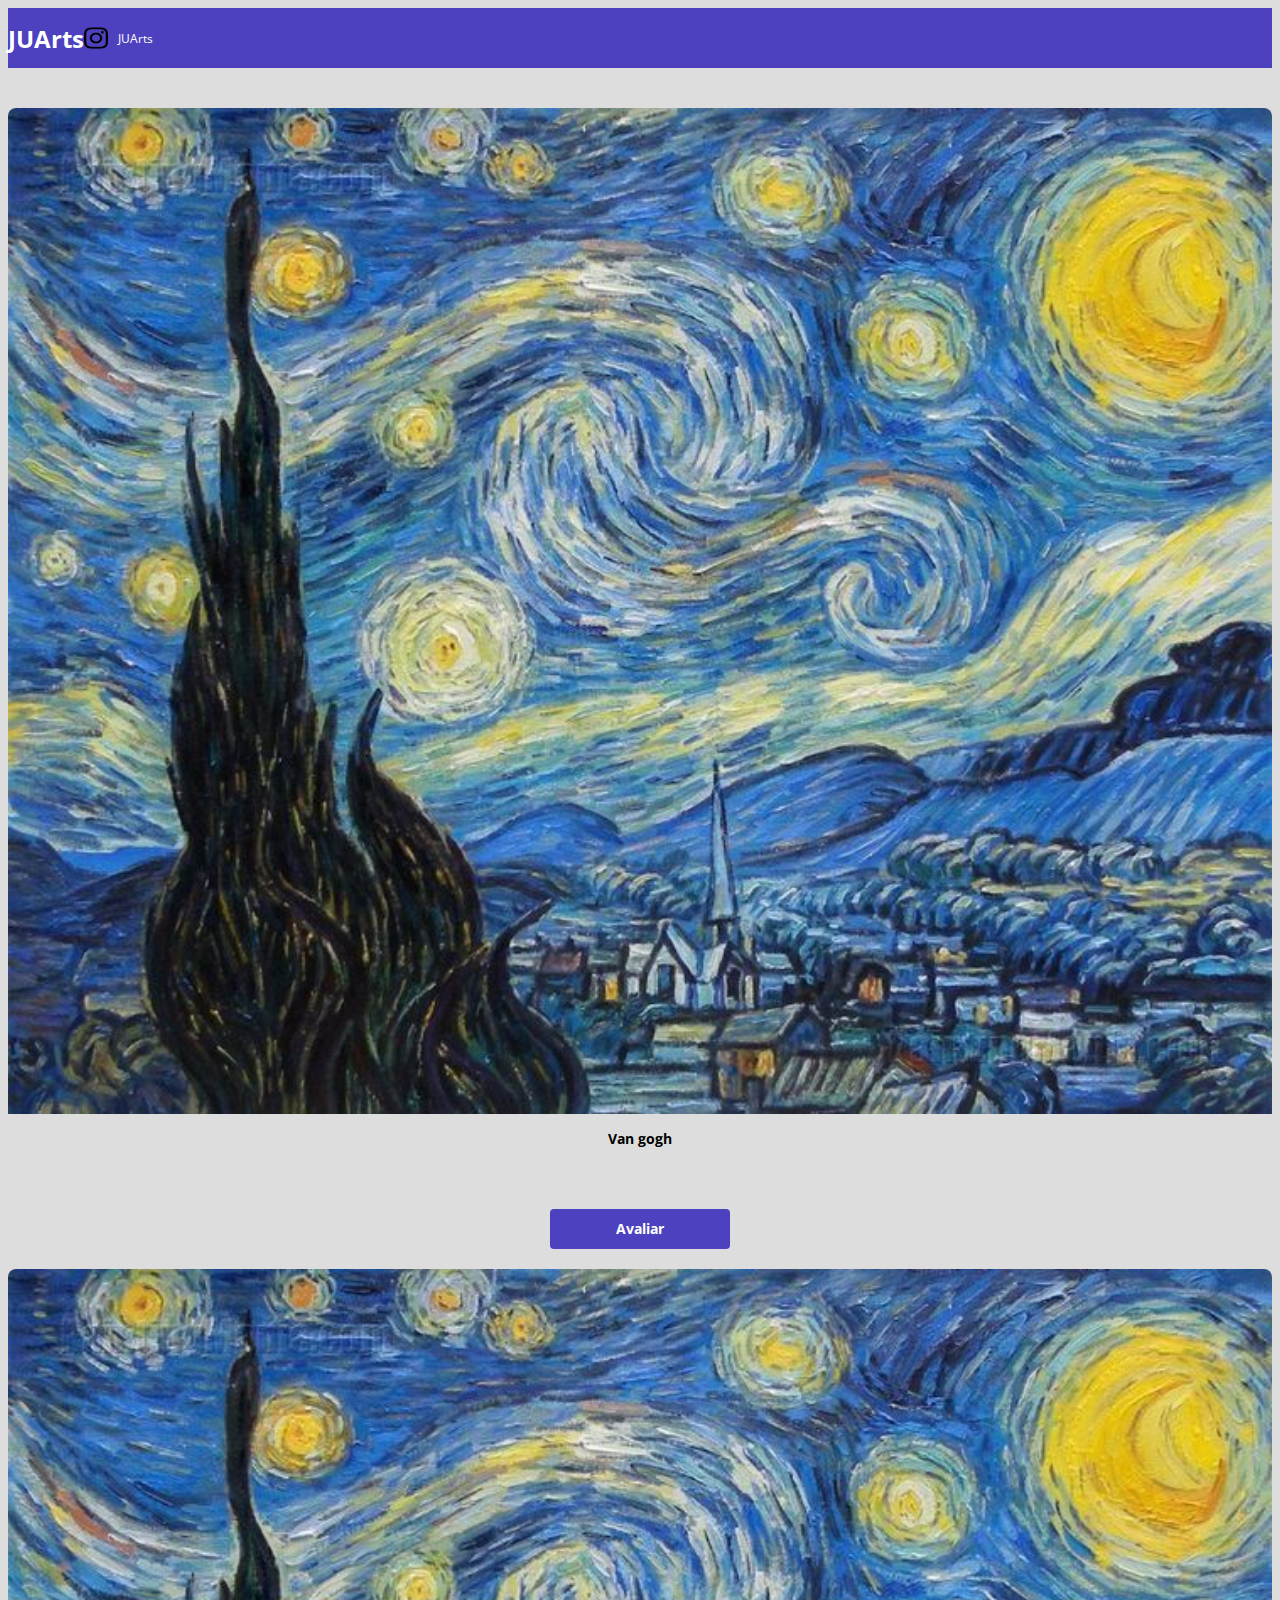
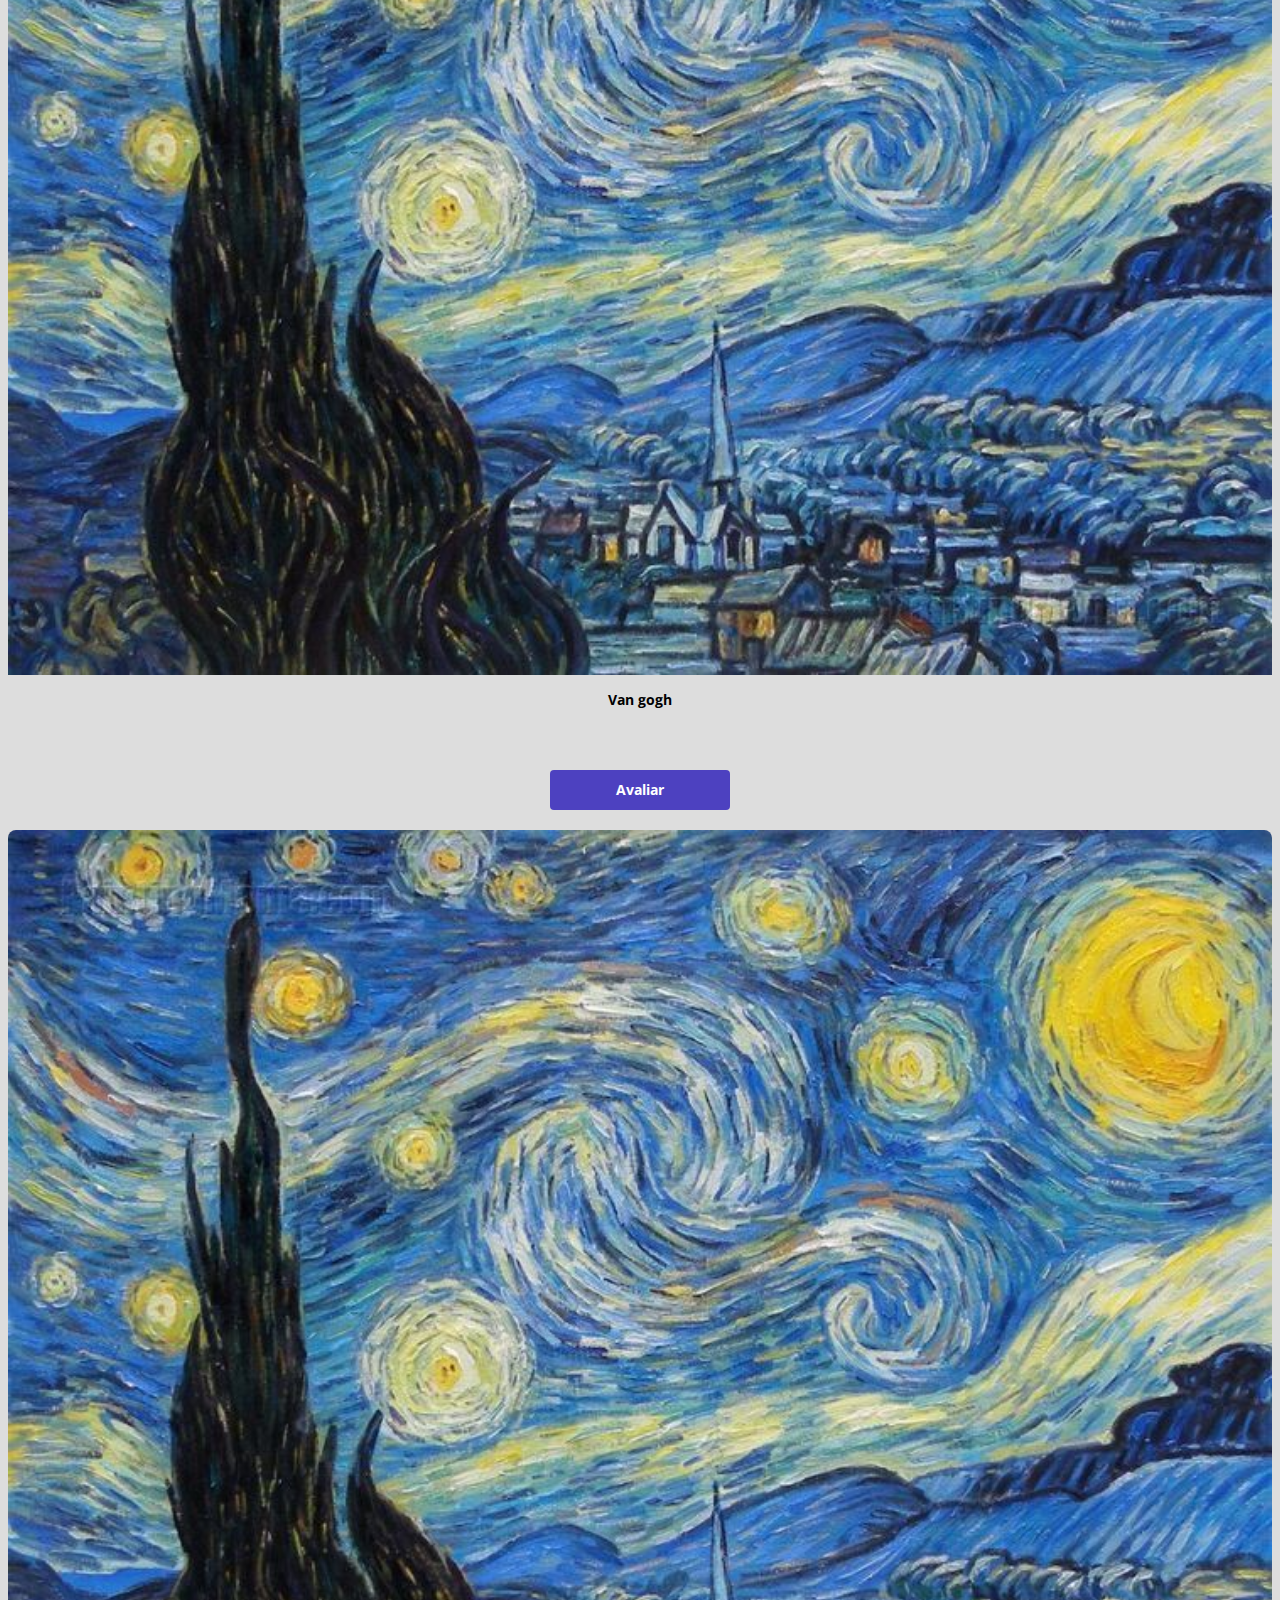
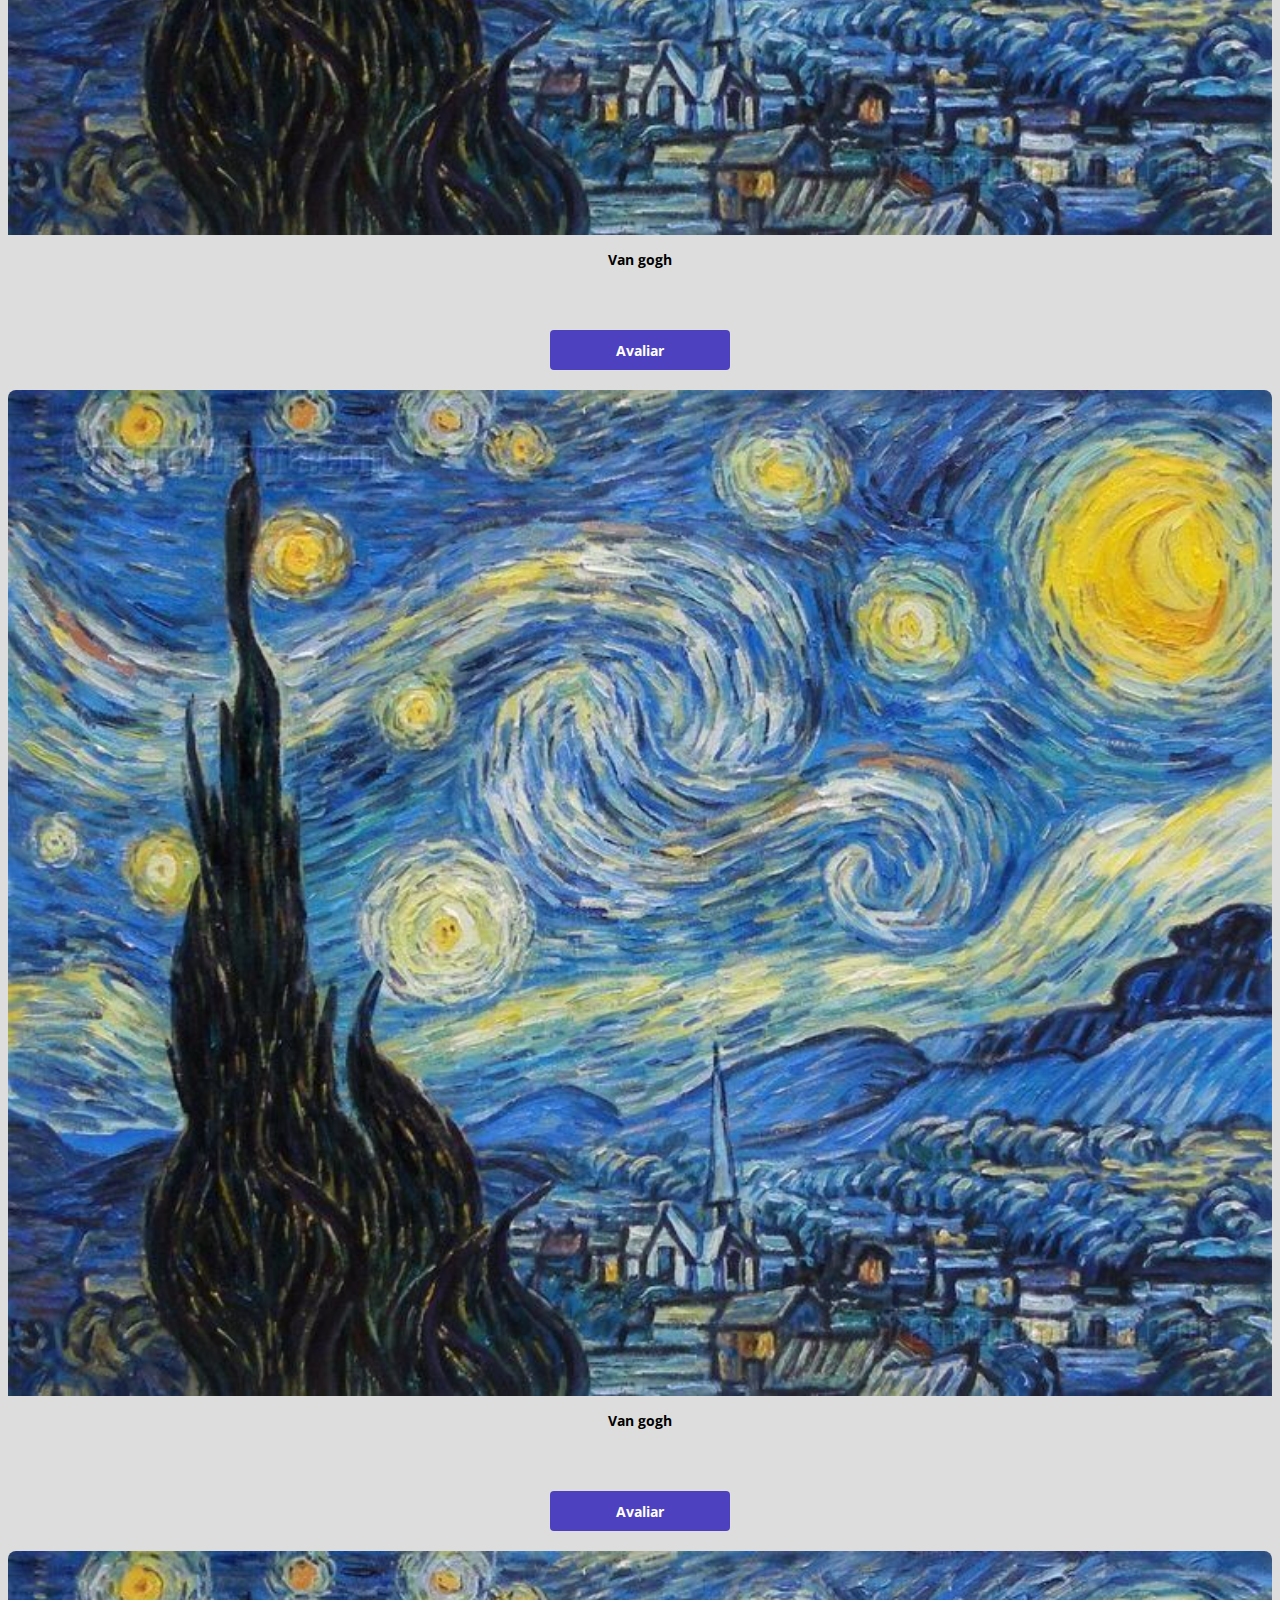
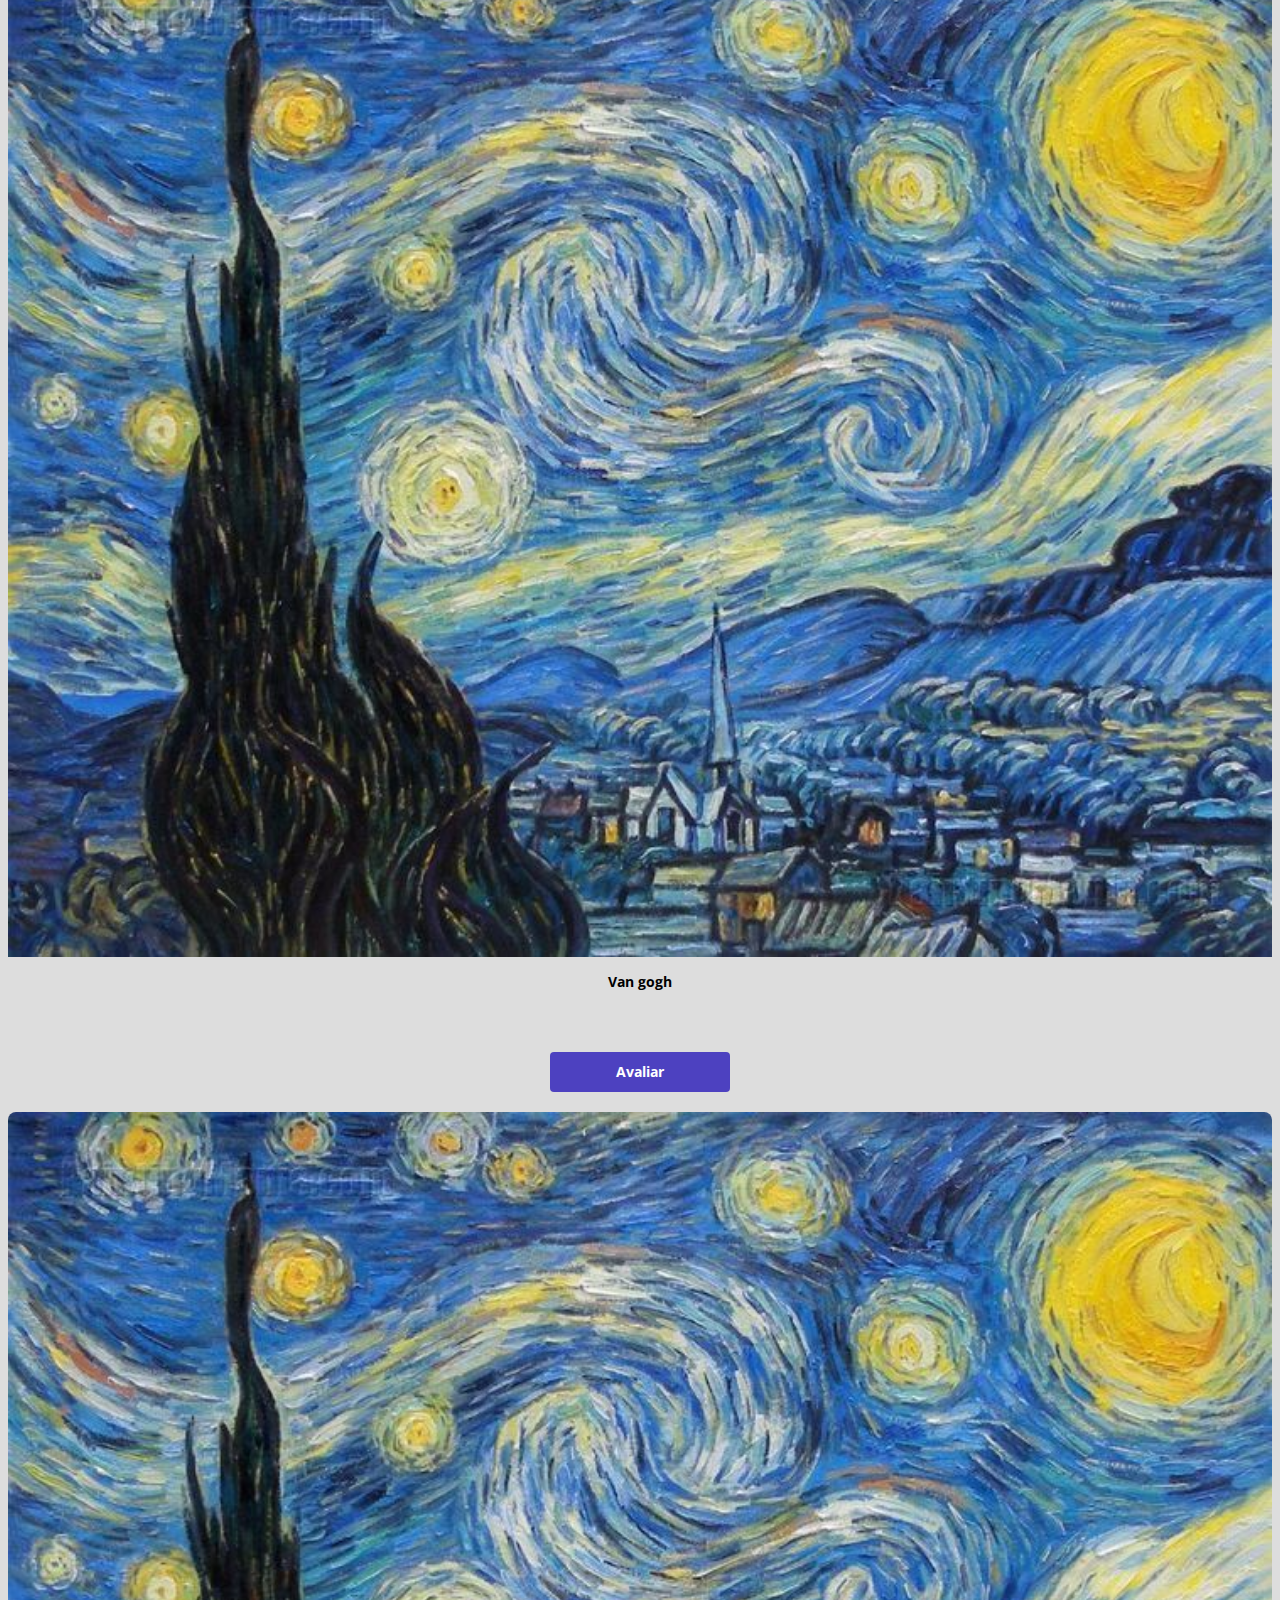
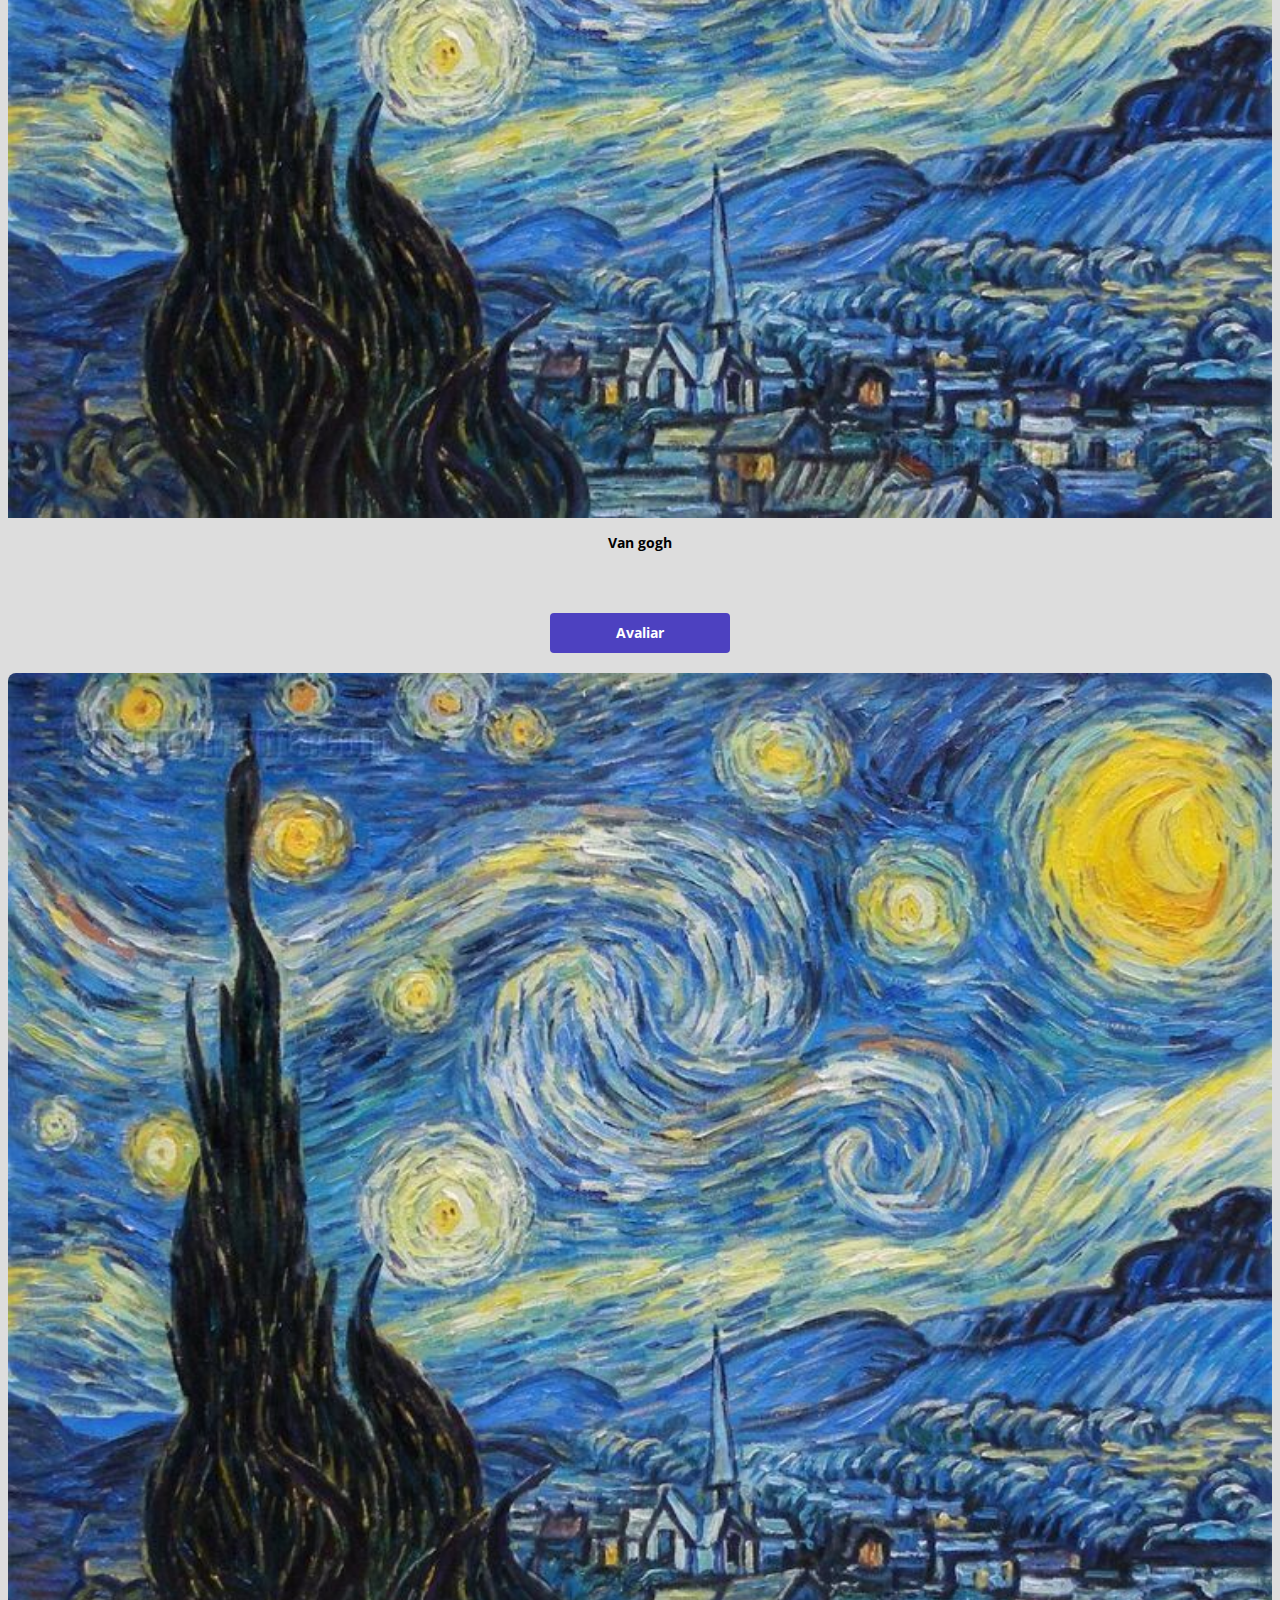
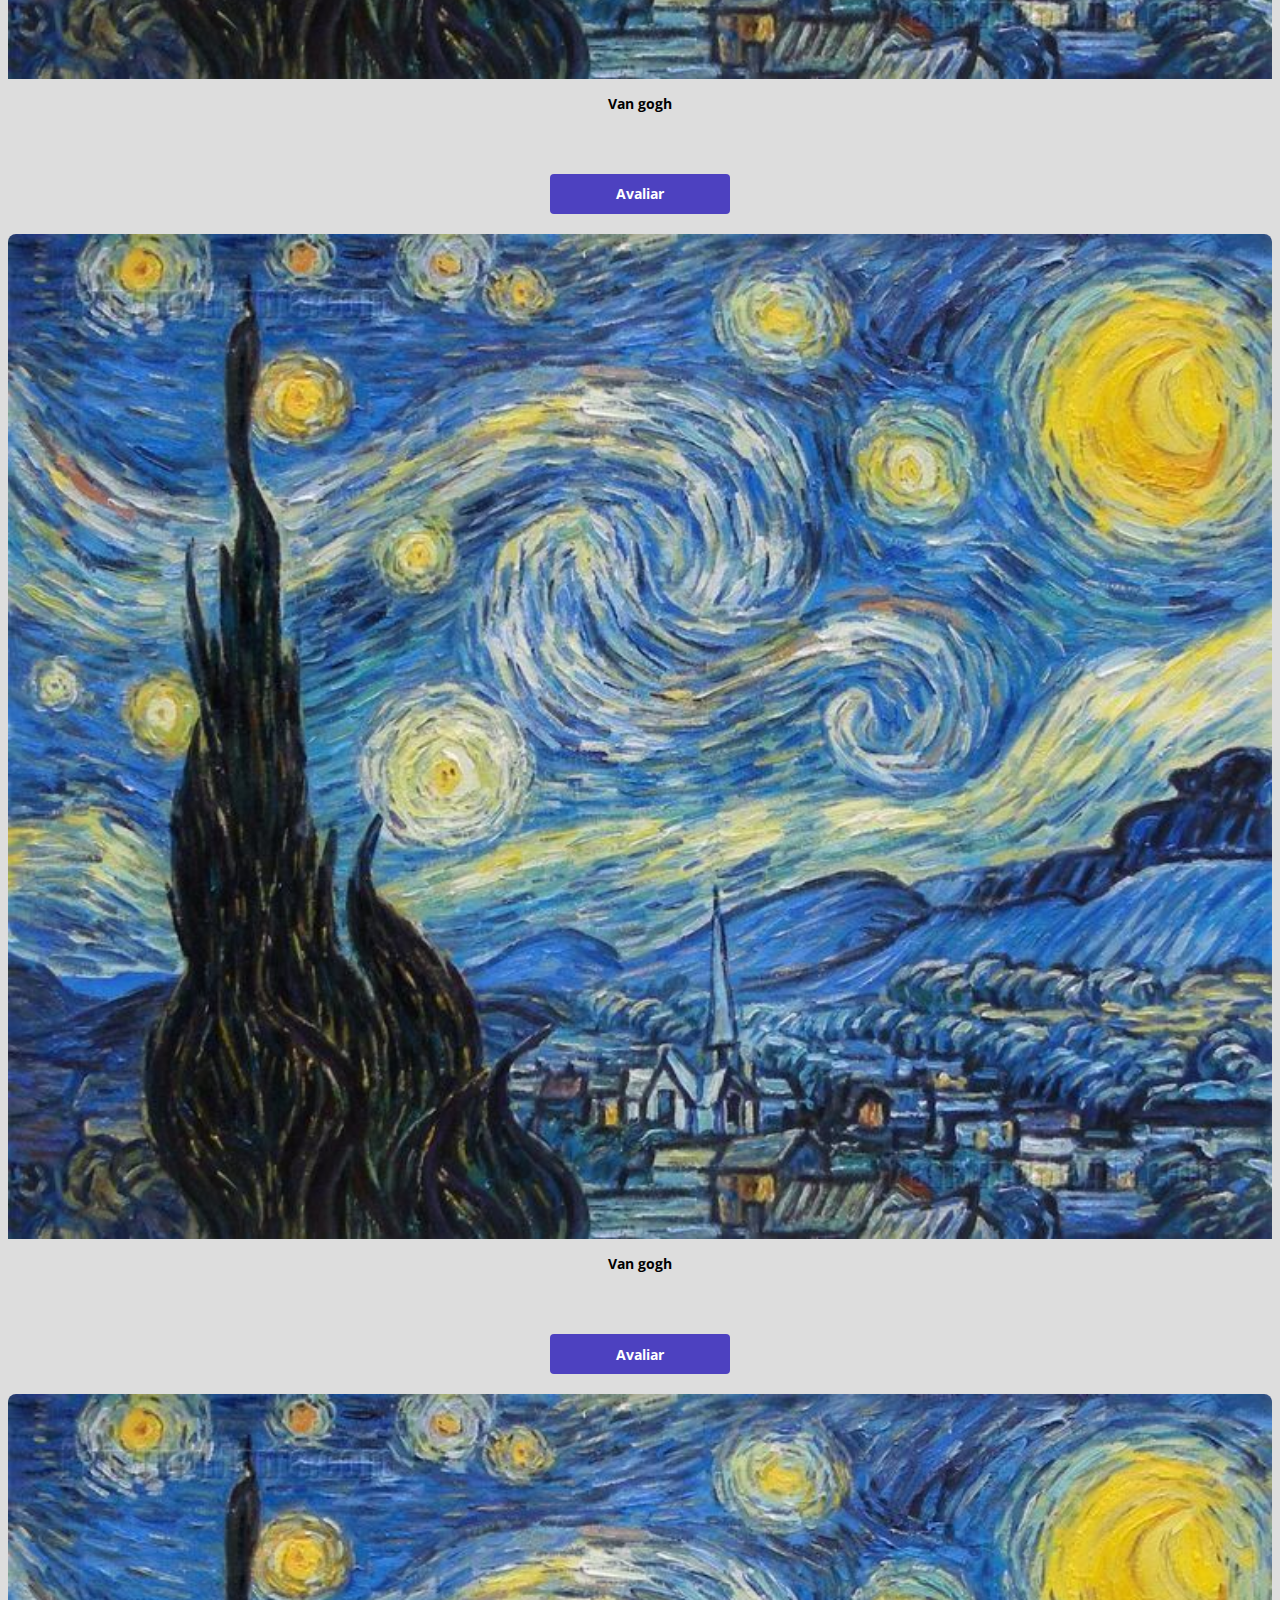
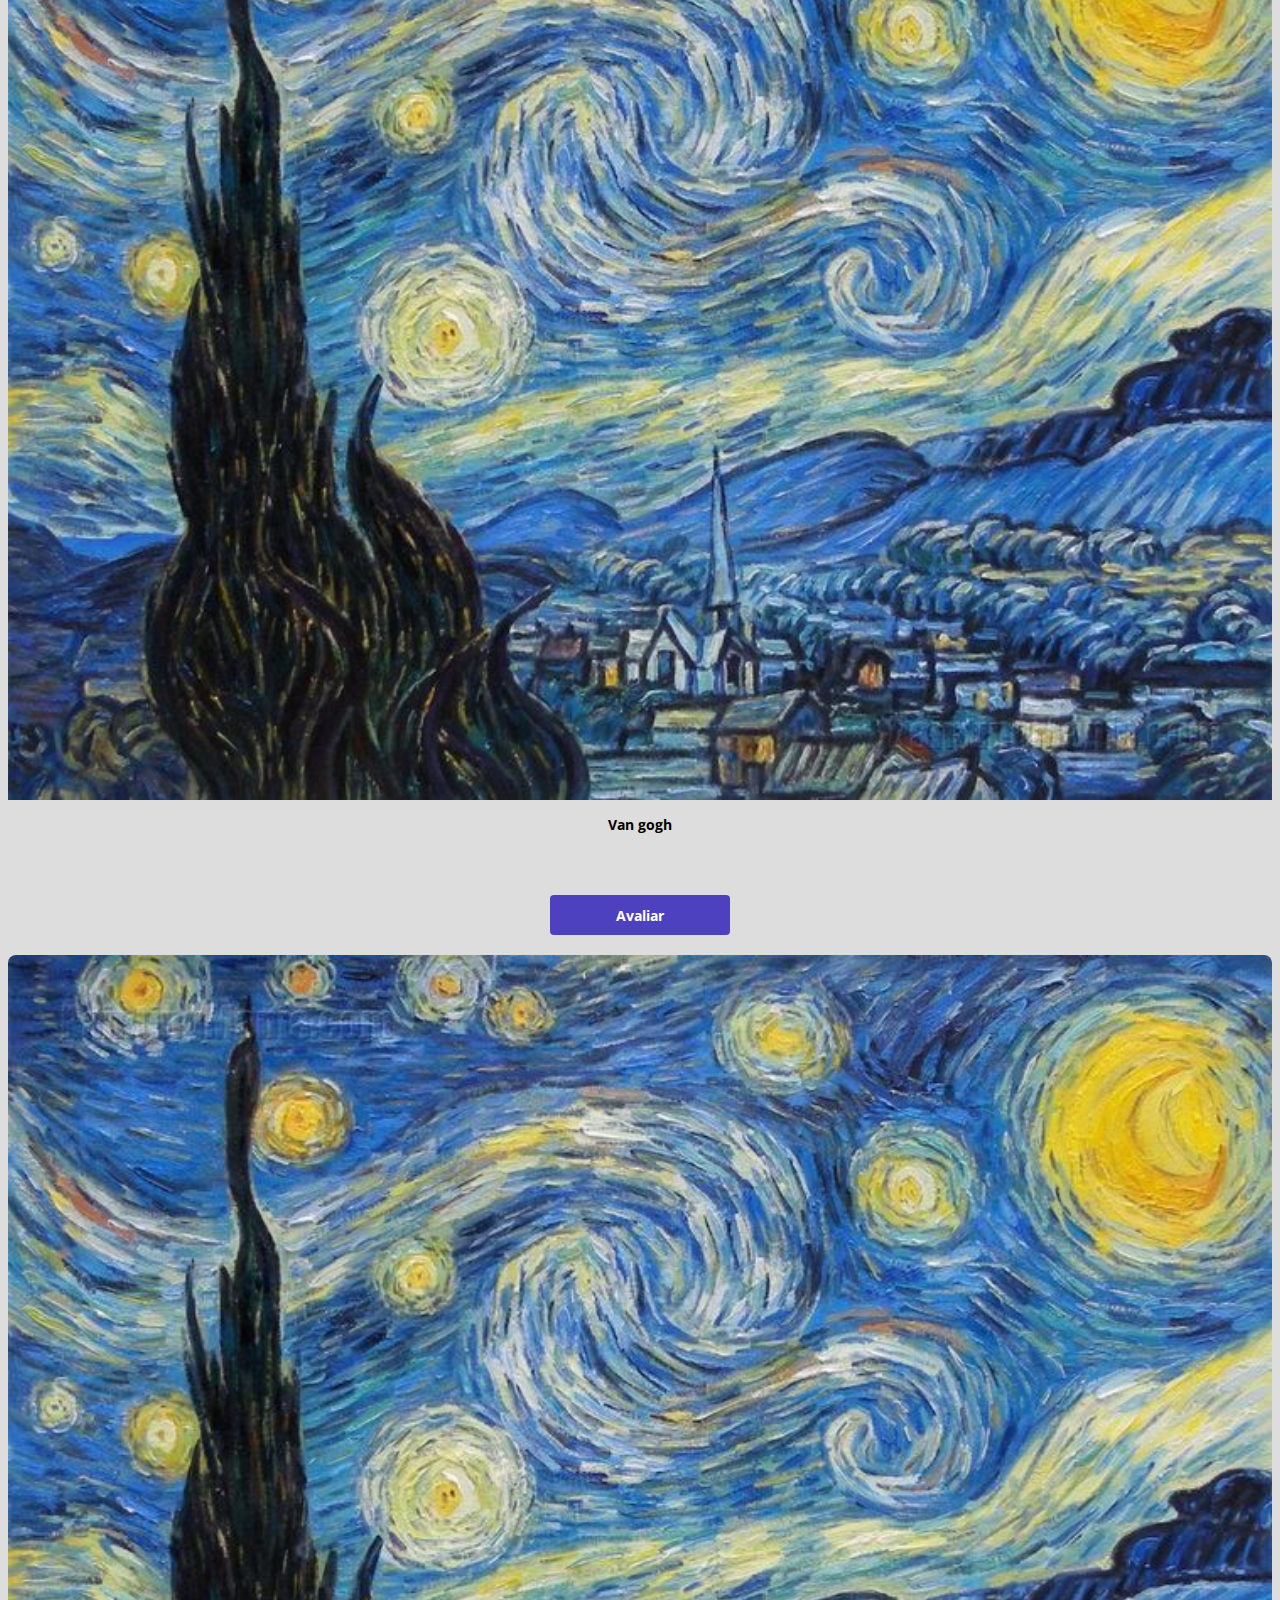
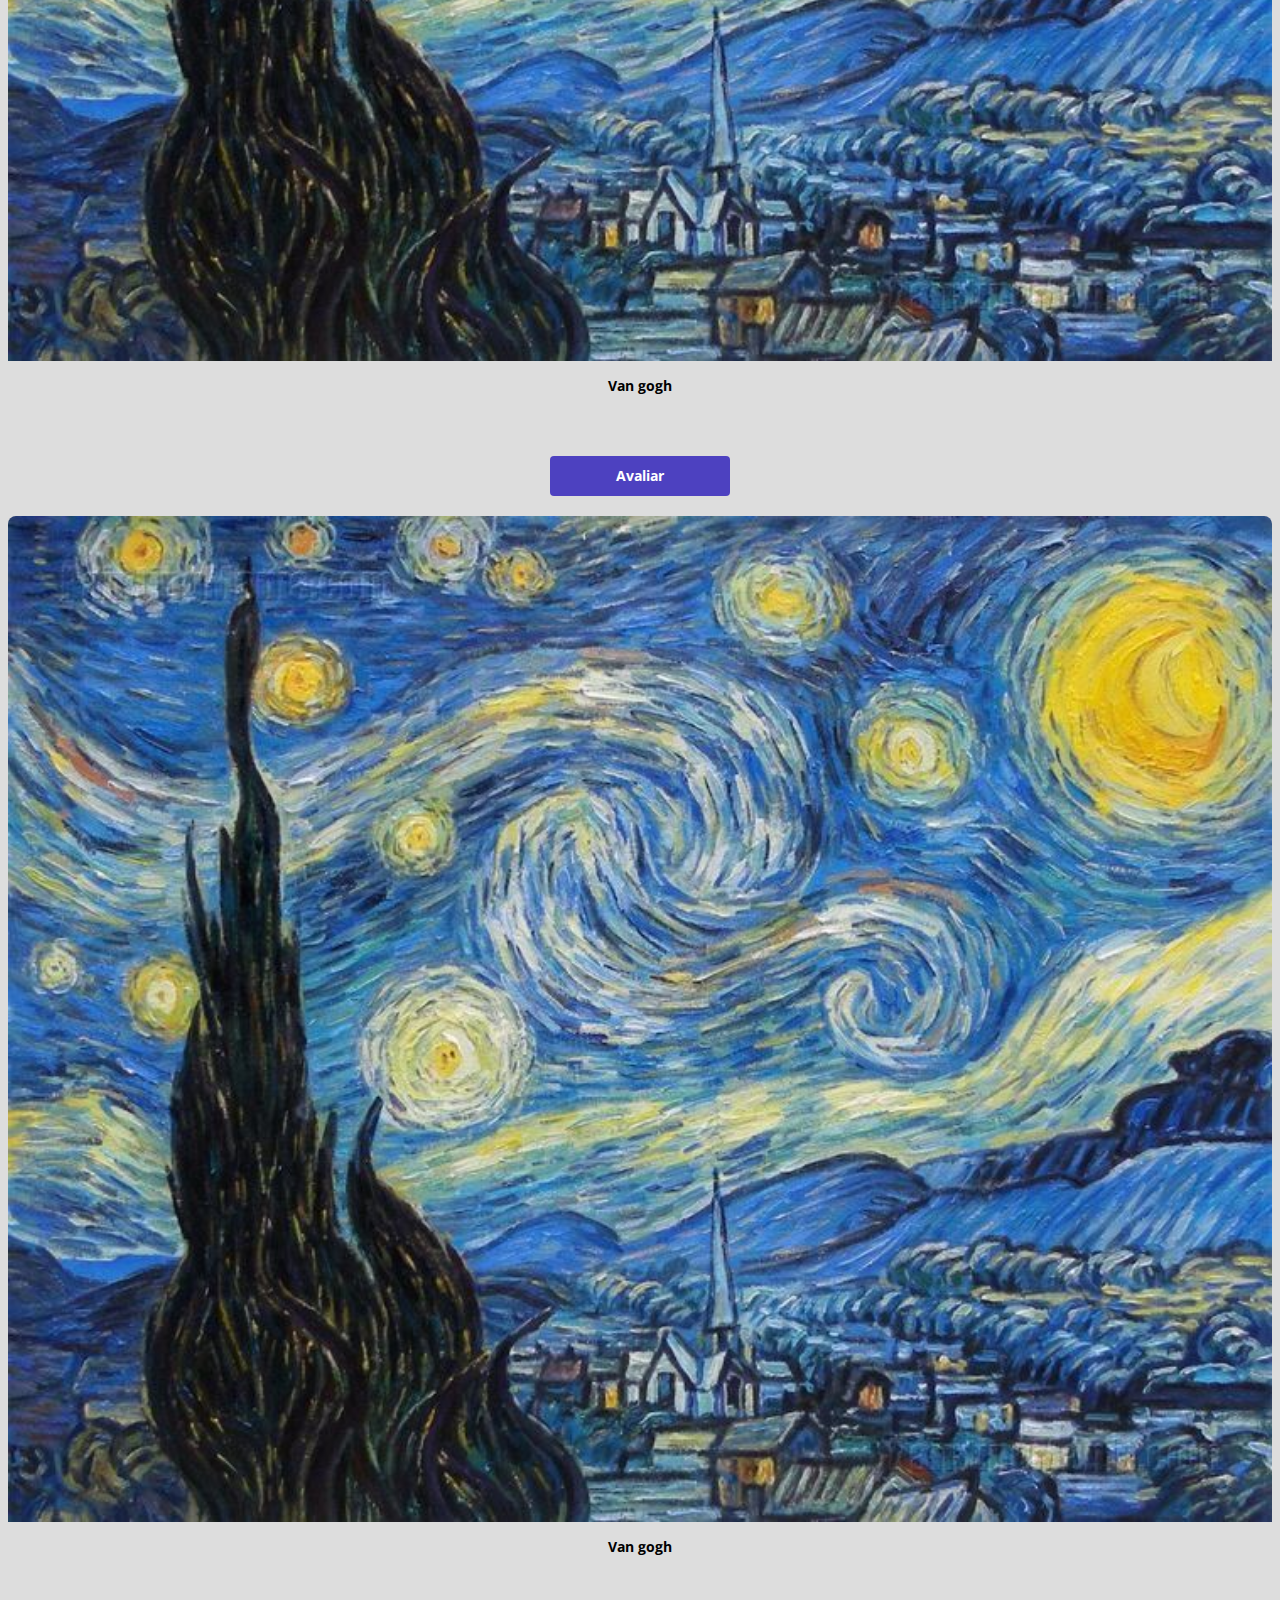
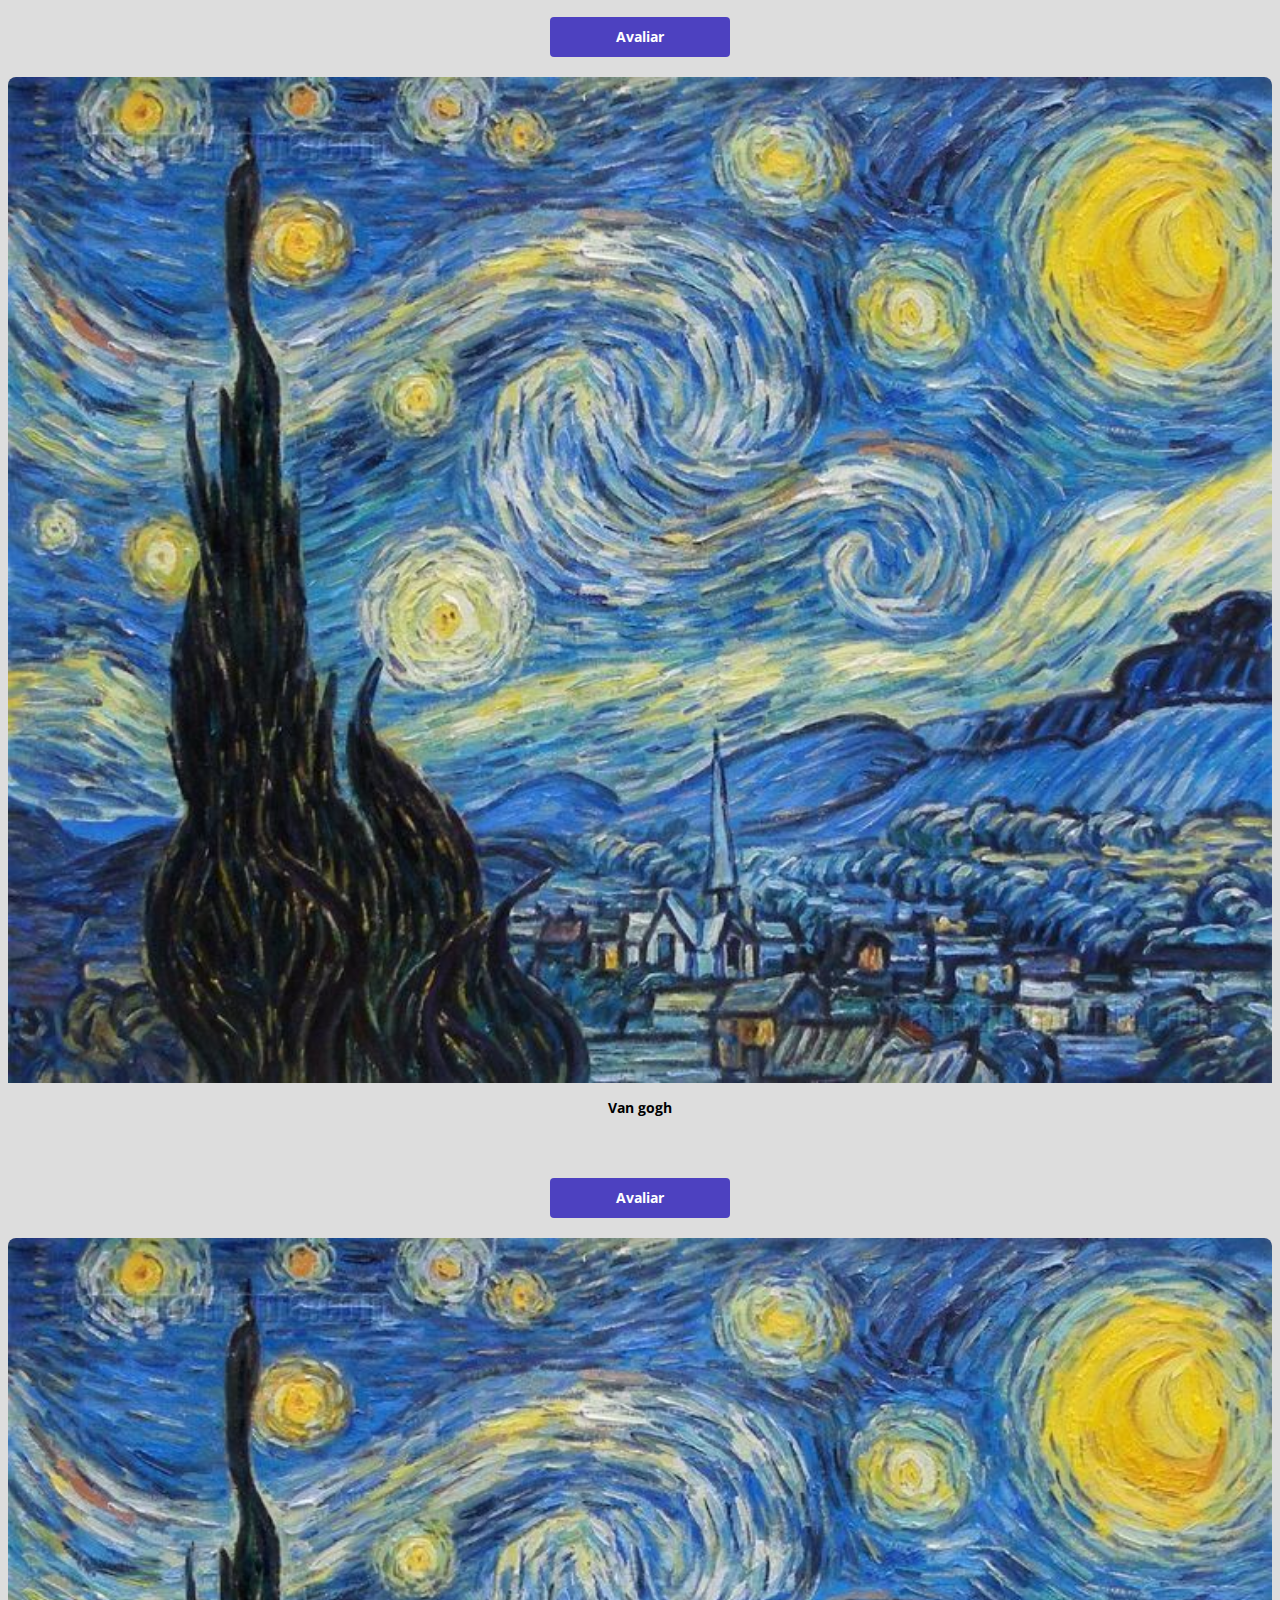
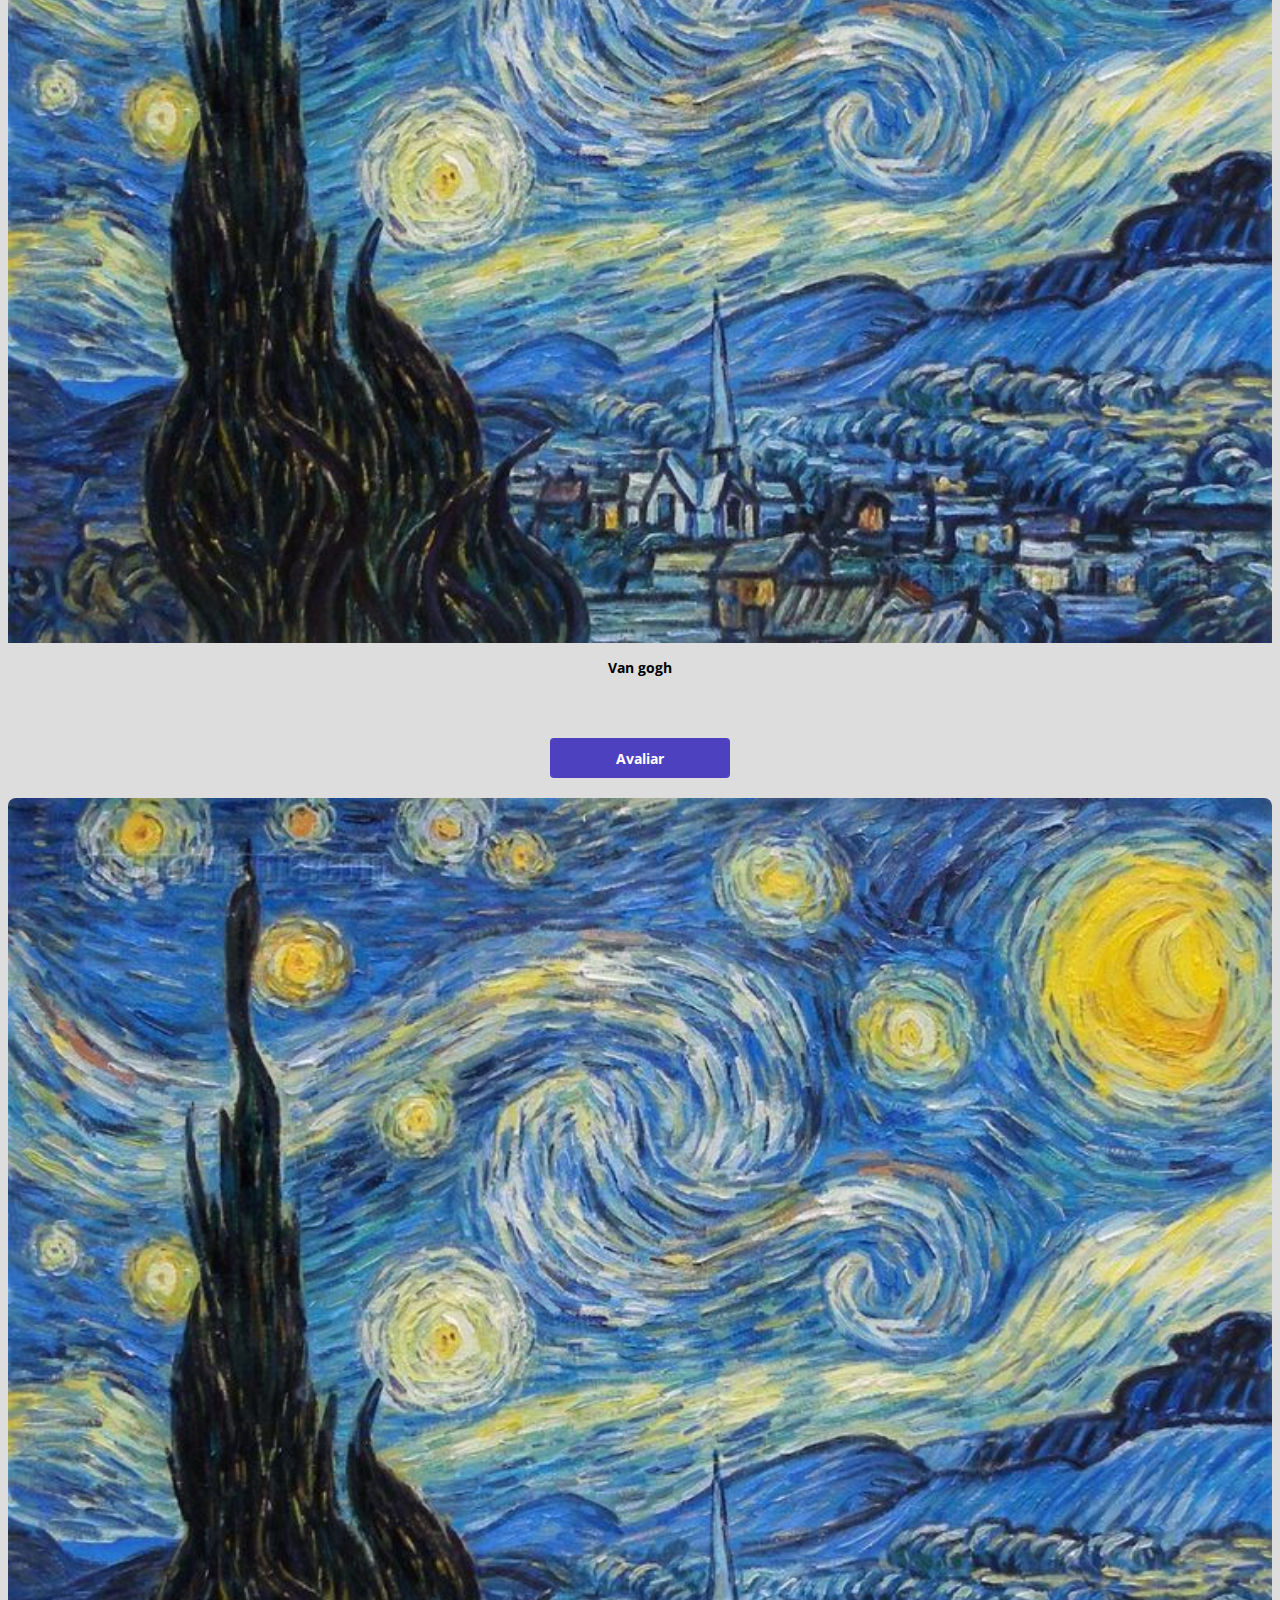
==== index.html @ da65caea "ep1" ====
<!DOCTYPE html>
<html lang="pt-br">
<head>
    <meta charset="UTF-8">
    <meta http-equiv="X-UA-Compatible" content="IE=edge">
    <meta name="viewport" content="width=device-width, initial-scale=1.0">
    <title>Arts Juliana Santos</title>
    <link rel="stylesheet" href="CSS/style.css">

    <link href="https://cdn.jsdelivr.net/npm/bootstrap@5.1.3/dist/css/bootstrap.min.css" rel="stylesheet" integrity="sha384-1BmE4kWBq78iYhFldvKuhfTAU6auU8tT94WrHftjDbrCEXSU1oBoqyl2QvZ6jIW3" crossorigin="anonymous">
</head>
<body>
    <header>
        <nav class="container">
            <h1>JUArts</h1>
            <div class="juarts-contact-container">
                <img src="img/1200px-Font_Awesome_5_brands_instagram.svg.png" alt="Instagram">
                <a class="instagram" href="https://www.flipsnack.com/589DFFFF8D6/cat-logo.html">JUArts</a>
            </div>
        </nav>
    </header>

    <main>
        <section id="juarts-card-list" class="container">

            <div class="row">

                <div class="col-sm-6 col-lg-4 col-xl-3 mb-3">
                    <div class="juarts-card">
                        <img src="img/vanGogh.jpg" alt="van gogh">
                        <div class="juarts-card-description">
                            <h3>Van gogh</h3>
                            <a class="juarts-btn" href="form/html">Avaliar</a>
                           
        
                        </div>
                    </div>

                </div>

                <div class="col-sm-6 col-lg-4 col-xl-3 mb-3">
                    <div class="juarts-card">
                        <img src="img/vanGogh.jpg" alt="van gogh">
                        <div class="juarts-card-description">
                            <h3>Van gogh</h3>
                            <a class="juarts-btn" href="form/html">Avaliar</a>
                           
        
                        </div>
                    </div>

                </div>
                <div class="col-sm-6 col-lg-4 col-xl-3 mb-3">
                    <div class="juarts-card">
                        <img src="img/vanGogh.jpg" alt="van gogh">
                        <div class="juarts-card-description">
                            <h3>Van gogh</h3>
                            <a class="juarts-btn" href="form/html">Avaliar</a>
                           
        
                        </div>
                    </div>

                </div>

                <div class="col-sm-6 col-lg-4 col-xl-3 mb-3">
                    <div class="juarts-card">
                        <img src="img/vanGogh.jpg" alt="van gogh">
                        <div class="juarts-card-description">
                            <h3>Van gogh</h3>
                            <a class="juarts-btn" href="form/html">Avaliar</a>
                           
        
                        </div>
                    </div>

                </div>

                <div class="col-sm-6 col-lg-4 col-xl-3 mb-3">
                    <div class="juarts-card">
                        <img src="img/vanGogh.jpg" alt="van gogh">
                        <div class="juarts-card-description">
                            <h3>Van gogh</h3>
                            <a class="juarts-btn" href="form/html">Avaliar</a>
                           
        
                        </div>
                    </div>

                </div>

                <div class="col-sm-6 col-lg-4 col-xl-3 mb-3">
                    <div class="juarts-card">
                        <img src="img/vanGogh.jpg" alt="van gogh">
                        <div class="juarts-card-description">
                            <h3>Van gogh</h3>
                            <a class="juarts-btn" href="form/html">Avaliar</a>
                           
        
                        </div>
                    </div>

                </div>

                <div class="col-sm-6 col-lg-4 col-xl-3 mb-3">
                    <div class="juarts-card">
                        <img src="img/vanGogh.jpg" alt="van gogh">
                        <div class="juarts-card-description">
                            <h3>Van gogh</h3>
                            <a class="juarts-btn" href="form/html">Avaliar</a>
                           
        
                        </div>
                    </div>

                </div>

                <div class="col-sm-6 col-lg-4 col-xl-3 mb-3">
                    <div class="juarts-card">
                        <img src="img/vanGogh.jpg" alt="van gogh">
                        <div class="juarts-card-description">
                            <h3>Van gogh</h3>
                            <a class="juarts-btn" href="form/html">Avaliar</a>
                           
        
                        </div>
                    </div>

                </div>

                <div class="col-sm-6 col-lg-4 col-xl-3 mb-3">
                    <div class="juarts-card">
                        <img src="img/vanGogh.jpg" alt="van gogh">
                        <div class="juarts-card-description">
                            <h3>Van gogh</h3>
                            <a class="juarts-btn" href="form/html">Avaliar</a>
                           
        
                        </div>
                    </div>

                </div>

                <div class="col-sm-6 col-lg-4 col-xl-3 mb-3">
                    <div class="juarts-card">
                        <img src="img/vanGogh.jpg" alt="van gogh">
                        <div class="juarts-card-description">
                            <h3>Van gogh</h3>
                            <a class="juarts-btn" href="form/html">Avaliar</a>
                           
        
                        </div>
                    </div>

                </div>

                <div class="col-sm-6 col-lg-4 col-xl-3 mb-3">
                    <div class="juarts-card">
                        <img src="img/vanGogh.jpg" alt="van gogh">
                        <div class="juarts-card-description">
                            <h3>Van gogh</h3>
                            <a class="juarts-btn" href="form/html">Avaliar</a>
                           
        
                        </div>
                    </div>

                </div>

                <div class="col-sm-6 col-lg-4 col-xl-3 mb-3">
                    <div class="juarts-card">
                        <img src="img/vanGogh.jpg" alt="van gogh">
                        <div class="juarts-card-description">
                            <h3>Van gogh</h3>
                            <a class="juarts-btn" href="form/html">Avaliar</a>
                           
        
                        </div>
                    </div>

                </div>

                <div class="col-sm-6 col-lg-4 col-xl-3 mb-3">
                    <div class="juarts-card">
                        <img src="img/vanGogh.jpg" alt="van gogh">
                        <div class="juarts-card-description">
                            <h3>Van gogh</h3>
                            <a class="juarts-btn" href="form/html">Avaliar</a>
                           
        
                        </div>
                    </div>

                </div>

                <div class="col-sm-6 col-lg-4 col-xl-3 mb-3">
                    <div class="juarts-card">
                        <img src="img/vanGogh.jpg" alt="van gogh">
                        <div class="juarts-card-description">
                            <h3>Van gogh</h3>
                            <a class="juarts-btn" href="form/html">Avaliar</a>
                           
        
                        </div>
                    </div>

                </div>

                <div class="col-sm-6 col-lg-4 col-xl-3 mb-3">
                    <div class="juarts-card">
                        <img src="img/vanGogh.jpg" alt="van gogh">
                        <div class="juarts-card-description">
                            <h3>Van gogh</h3>
                            <a class="juarts-btn" href="form/html">Avaliar</a>
                           
        
                        </div>
                    </div>

                </div>

                <div class="col-sm-6 col-lg-4 col-xl-3 mb-3">
                    <div class="juarts-card">
                        <img src="img/vanGogh.jpg" alt="van gogh">
                        <div class="juarts-card-description">
                            <h3>Van gogh</h3>
                            <a class="juarts-btn" href="form/html">Avaliar</a>
                           
        
                        </div>
                    </div>

                </div>
        </section>
    </main>
</body>
</html>
---- CSS/style.css ----
@import url('https://fonts.googleapis.com/css2?family=Familjen+Grotesk:ital@1&family=Open+Sans:ital,wght@0,400;1,300;1,600&family=Roboto:ital,wght@0,100;0,300;0,400;0,500;0,700;0,900;1,100;1,300;1,400;1,500;1,700;1,900&display=swap');

:root {
    --bg-gray: #ddd;
    --text-gray: #4a4a4a;
    --color-primary: #4D41C0;
    --white: #fff;
}

* {
    
    box-sizing: border-box;
    font-family: 'Open Sans', sans-serif;
}

h1, h2, h3, h4, h5, h6 {
    margin: 0;
}

html, body {
    background-color: var(--bg-gray);
}

header {
    background-color: var( --color-primary);
    color: var(--white);
    height: 60px;
    display: flex;
    align-items: center;

}

nav {
    display: flex;
    align-items: center;
    justify-content: space-between;
}

nav h1 {
    font-size: 24px;
    font-weight: 700;
}

nav a {
    font-size: 12px;
    font-weight: 400;
}

nav img {
    width: 24px;
    height: 23.5px;
    font-size: 12px;
    font-weight: 400;
}

.instagram {
    text-decoration: none;
    color: var(--white);
    
}

.instagram:hover {
    color: var(--bg-gray);
}

.juarts-contact-container {
    display: flex;
    align-items: center;

}

.juarts-contact-container img {
    margin-right: 10px;
}

#juarts-card-list {
    padding: 40px 0;

}

.juarts-card {
    width: 100%;
  

}

.juarts-card img {
    width: 100%;
    border-radius: 8px 8px 0 0;
}



.juarts-card-description {
    background-color: var(--bg-gray);
    padding: 10px 20px 20px 20px;
    display: flex;
    flex-direction: column;
    align-items: center;
    justify-content: space-between;
    border-radius: 0 0 8px 8px;
    min-height: 150px;
}

.juarts-card-description h3 {
    font-size: 14px;
    font-weight: 700;
    margin-bottom: 25px;
    text-align: center;
}

.juarts-btn, .juarts-btn:hover {
    width: 180px;
    height: 40px;
    background-color: var(--color-primary);
    color: var(--white);
    font-size: 14px;
    font-weight: 700;
    display: flex;
    align-items: center;
    justify-content: center;
    border-radius: 4px;
    text-decoration: none;
    
}
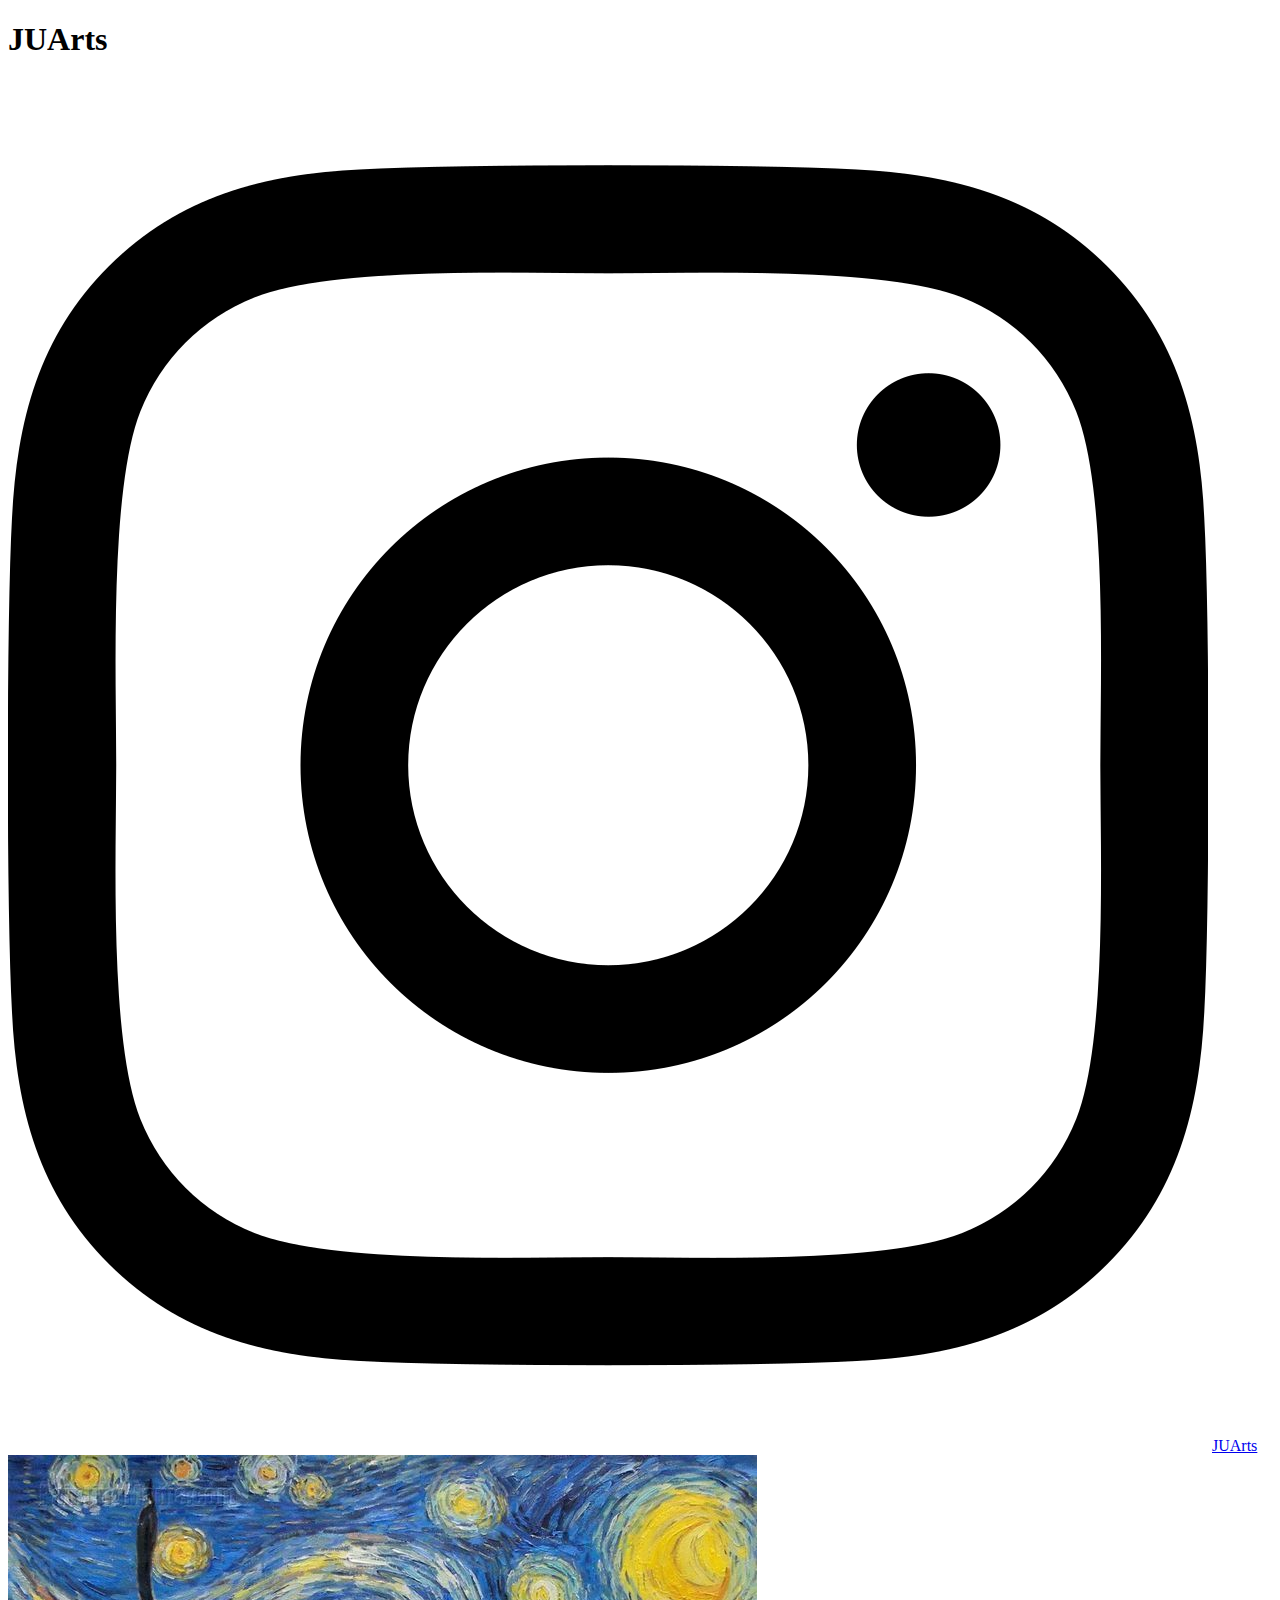
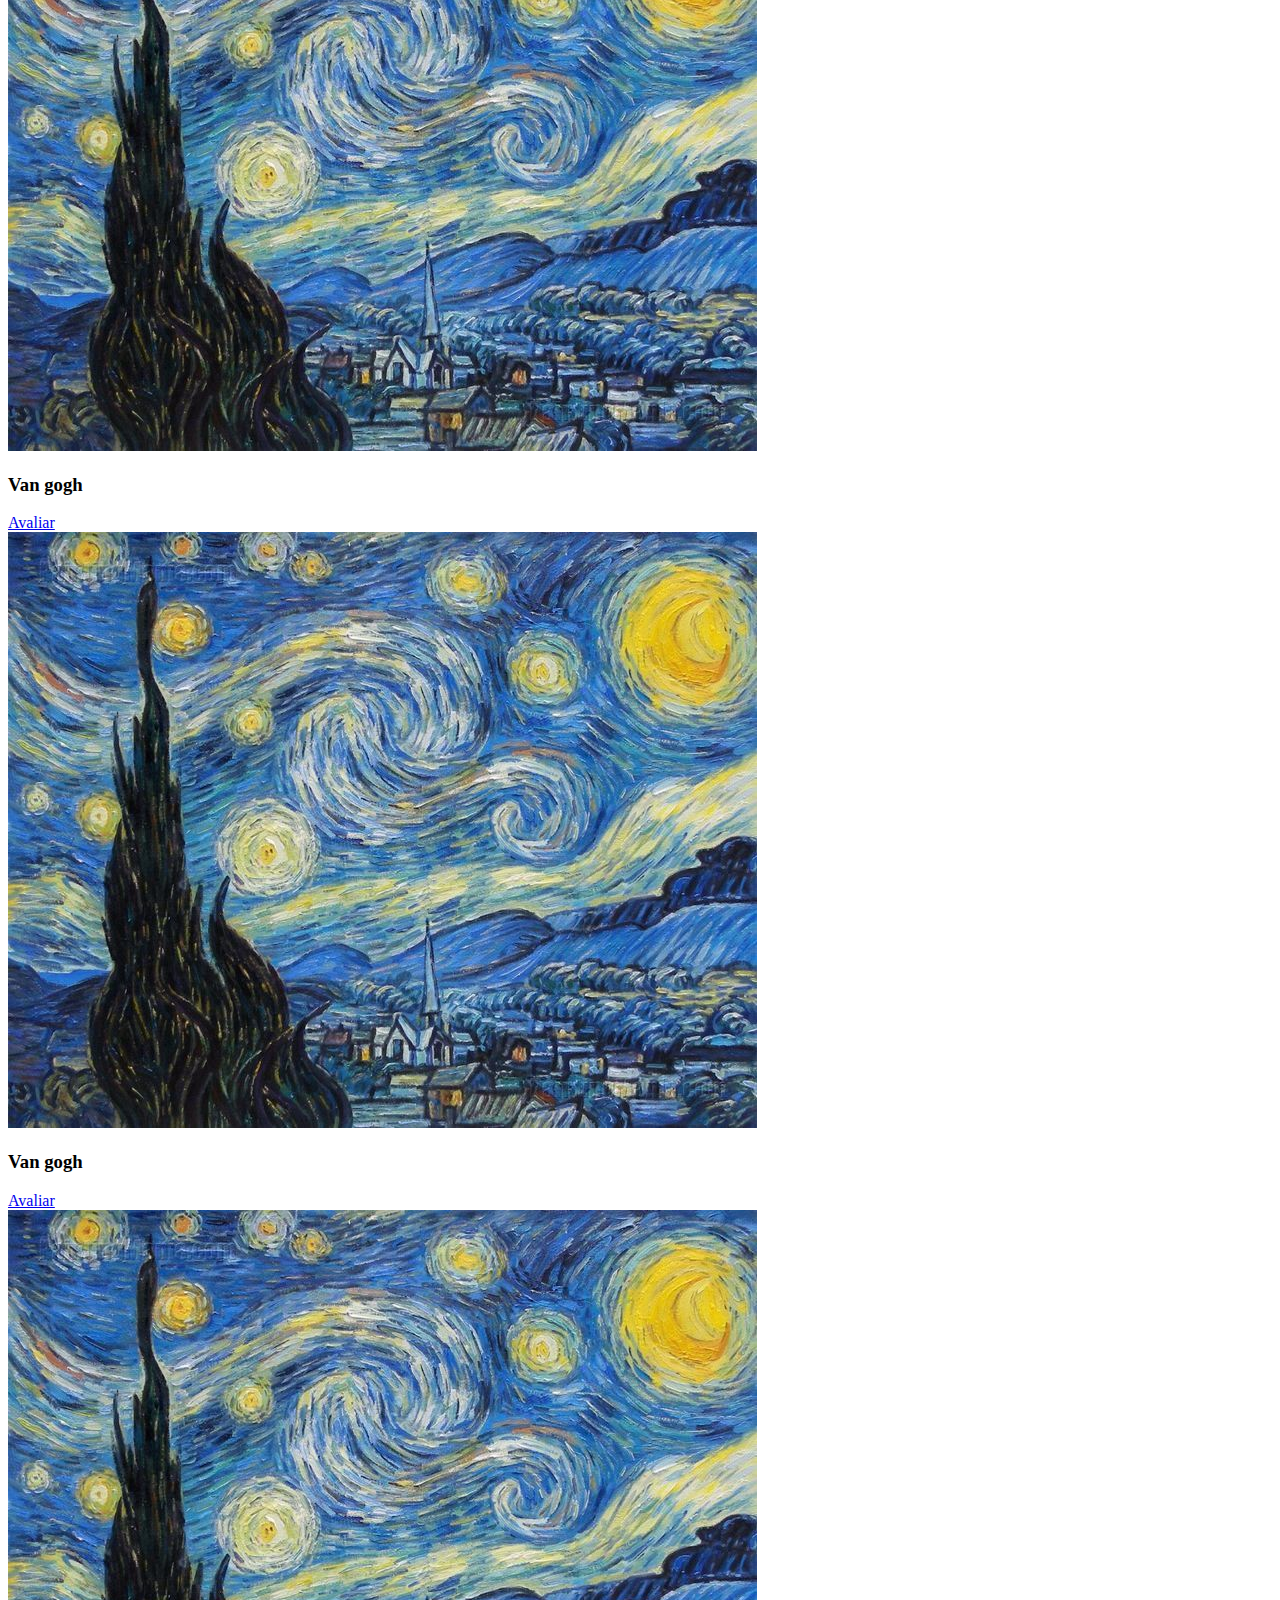
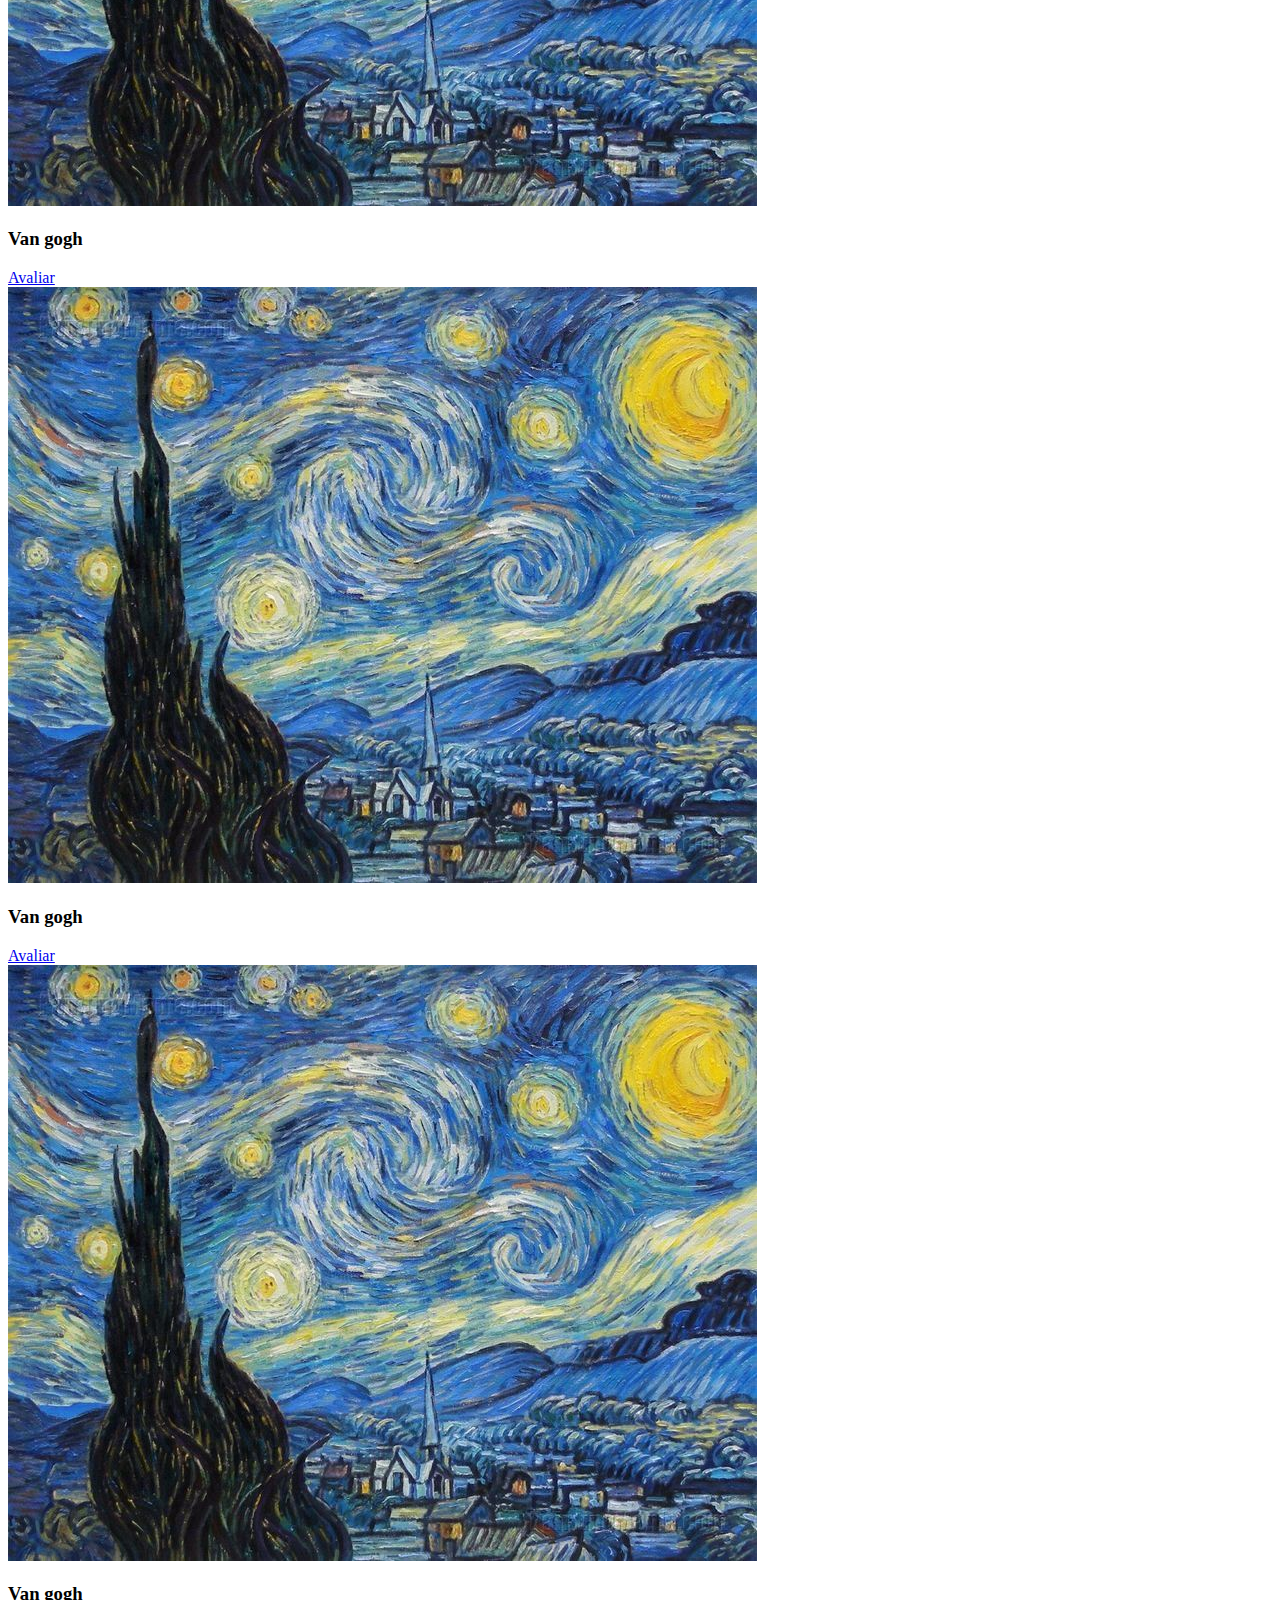
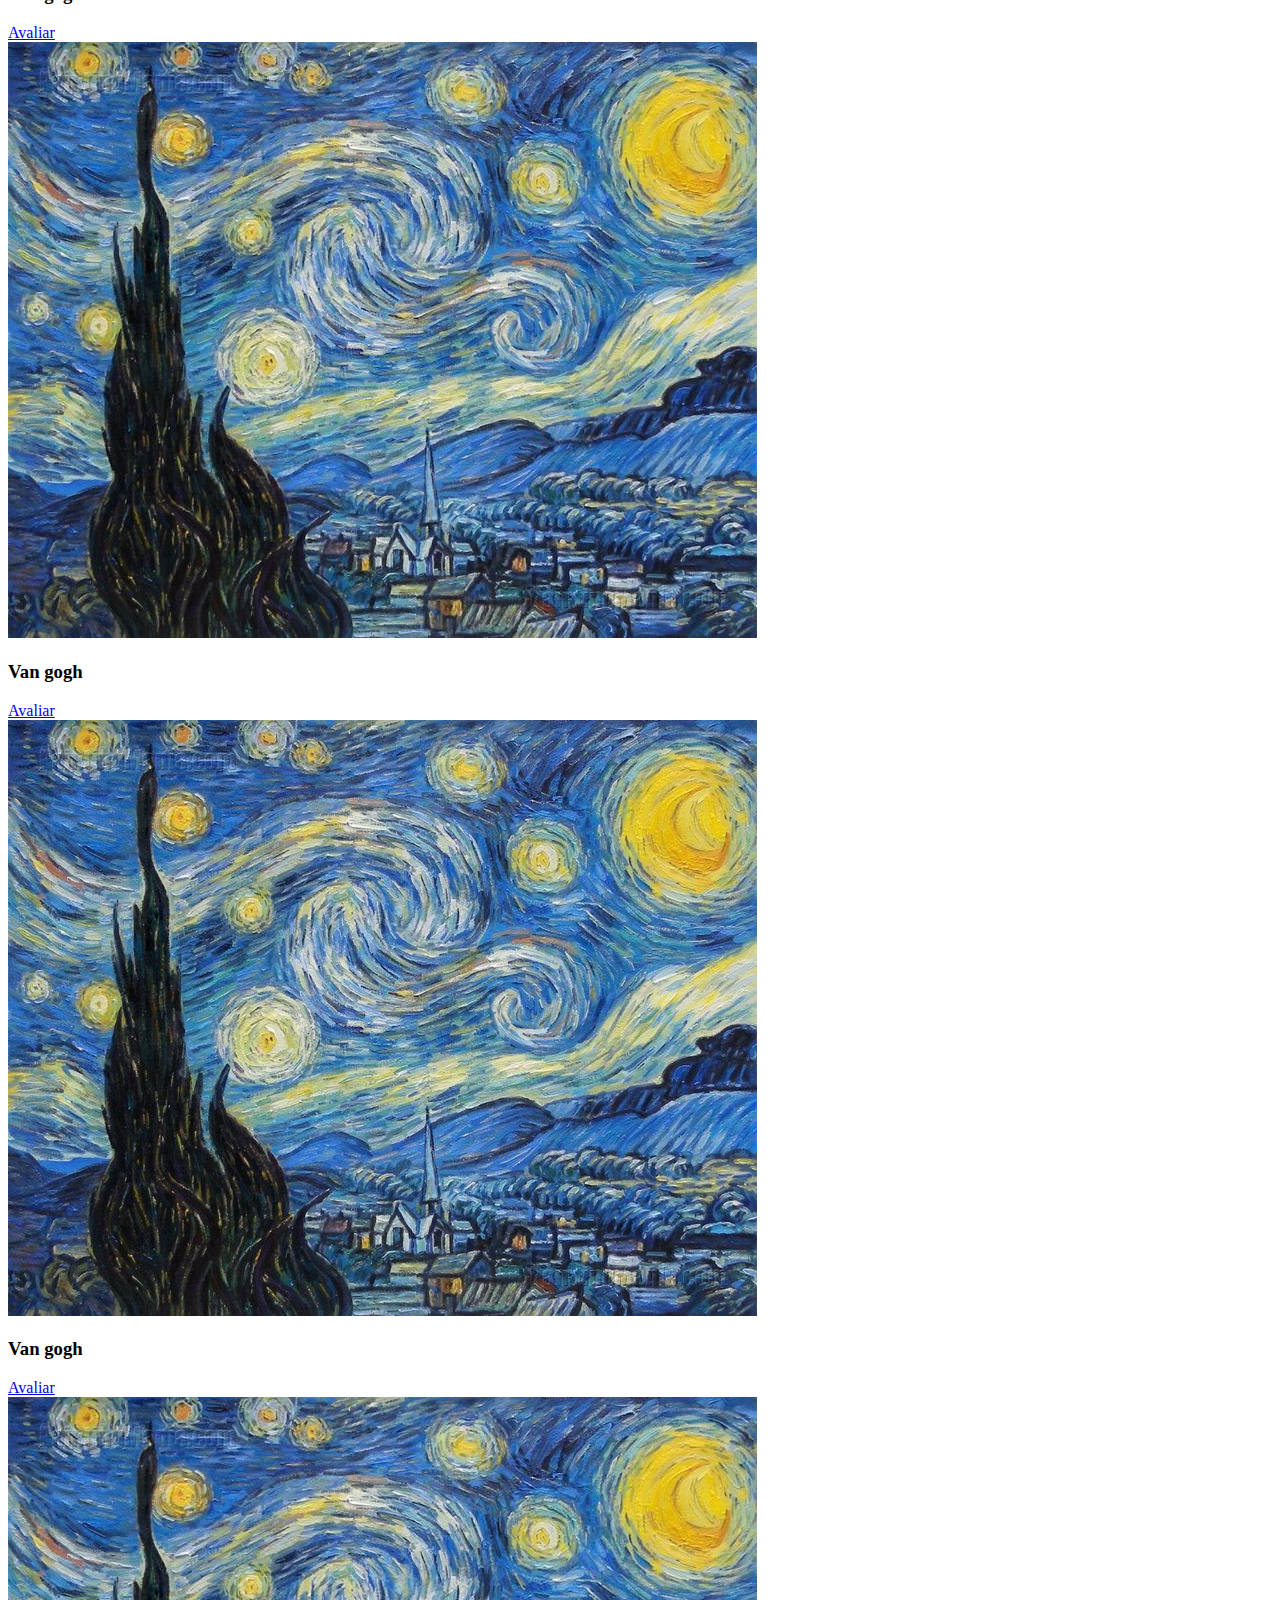
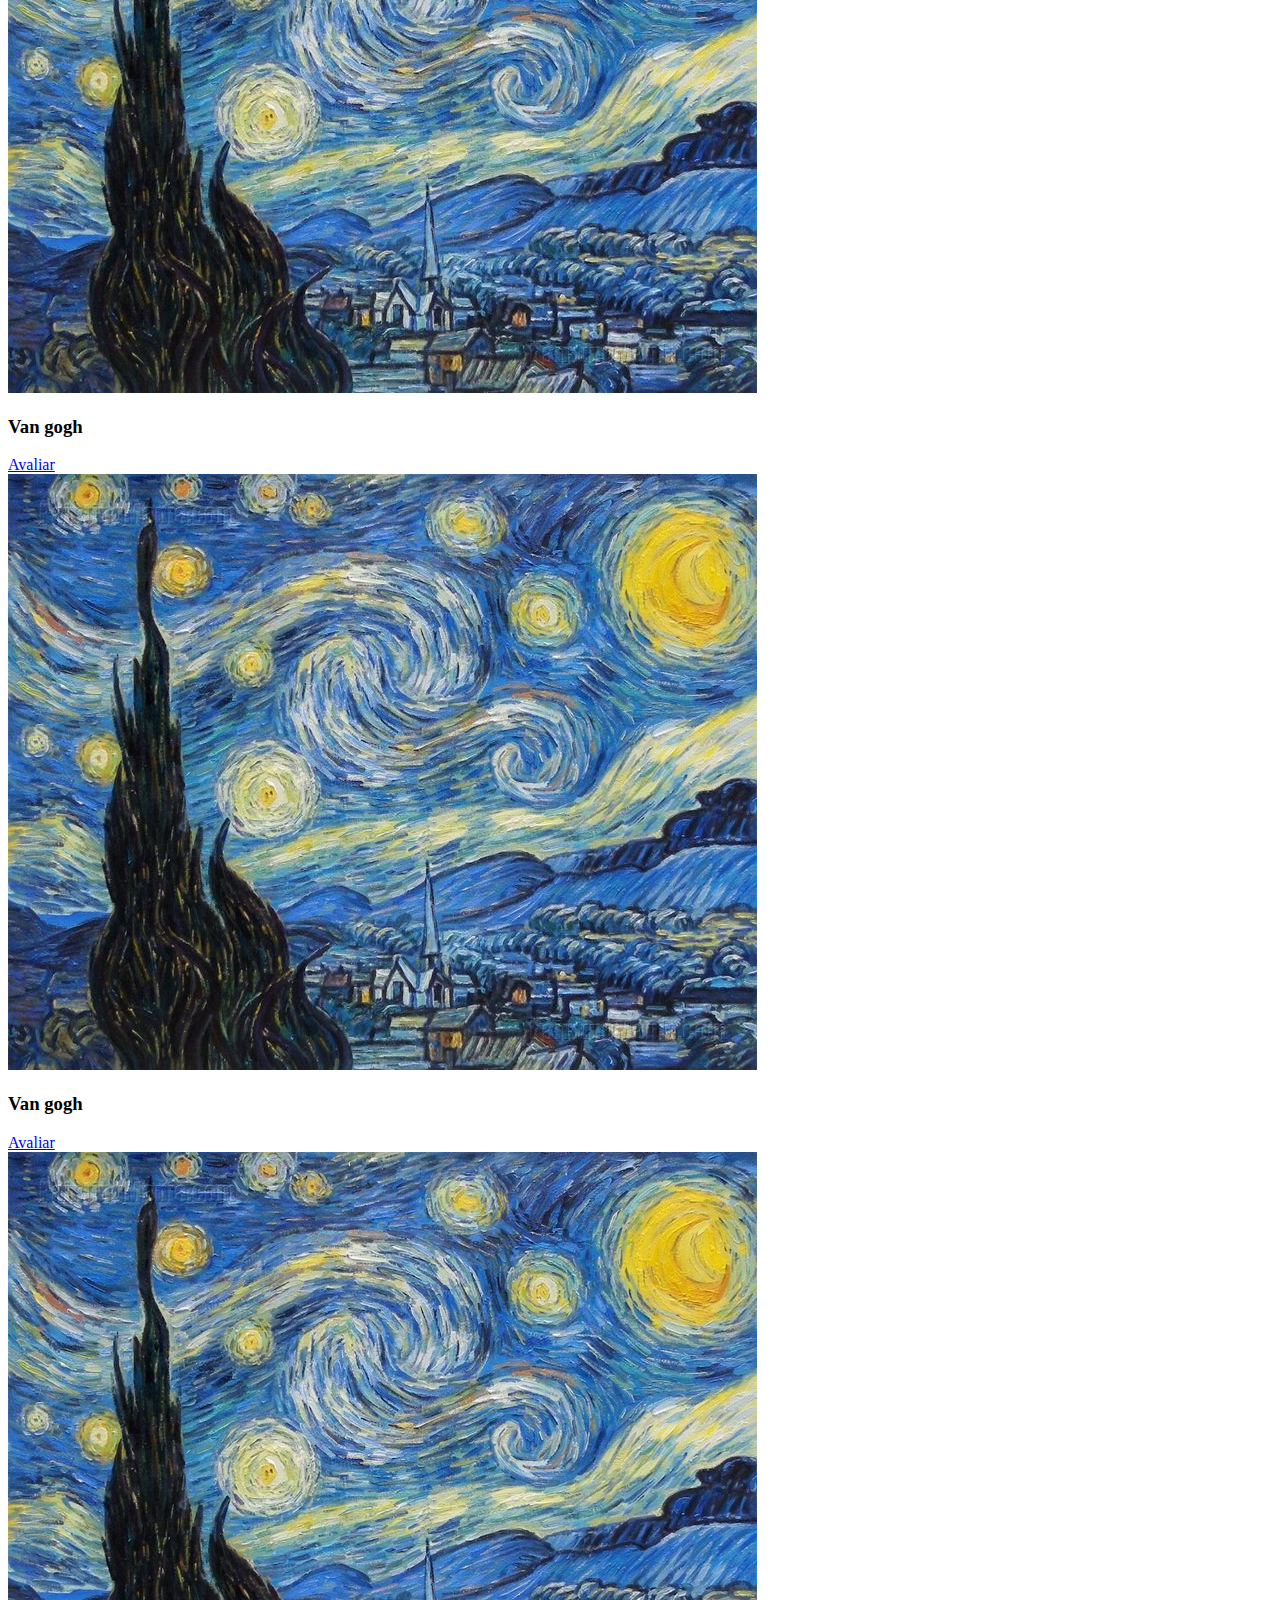
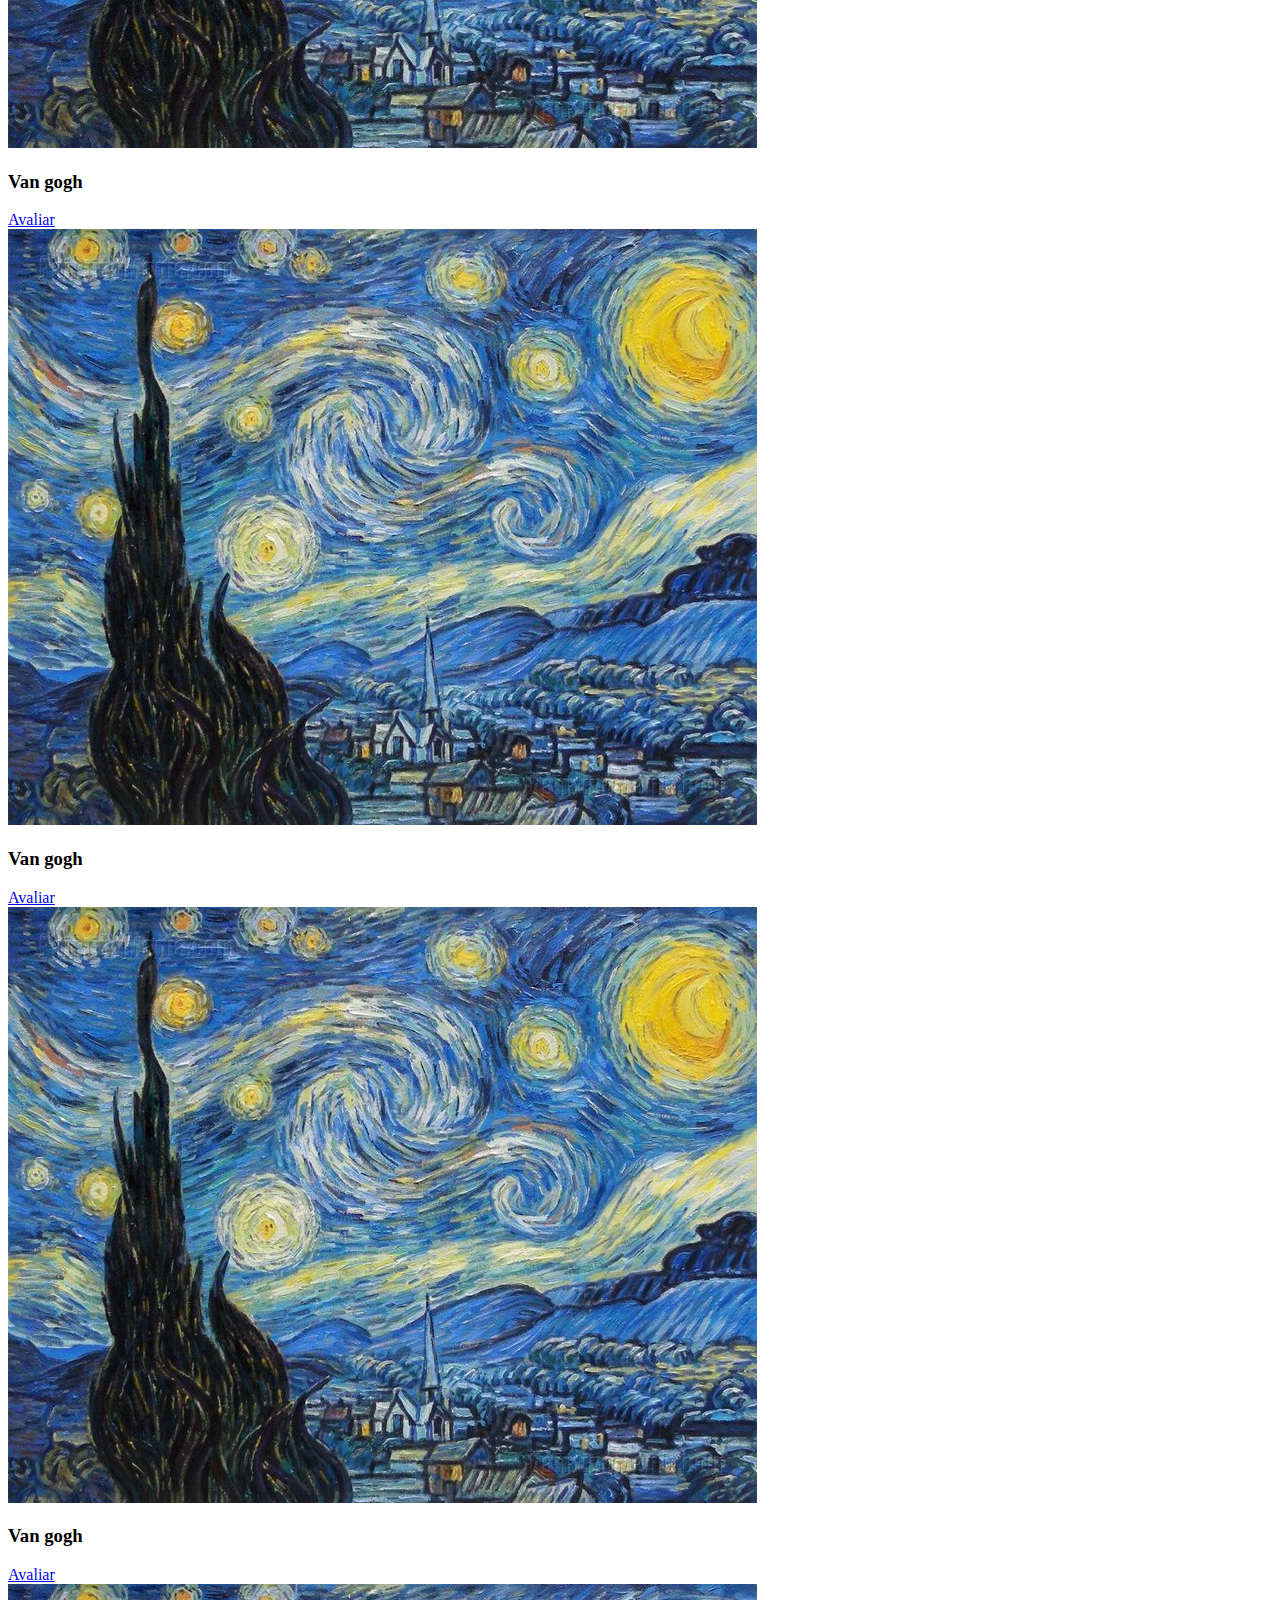
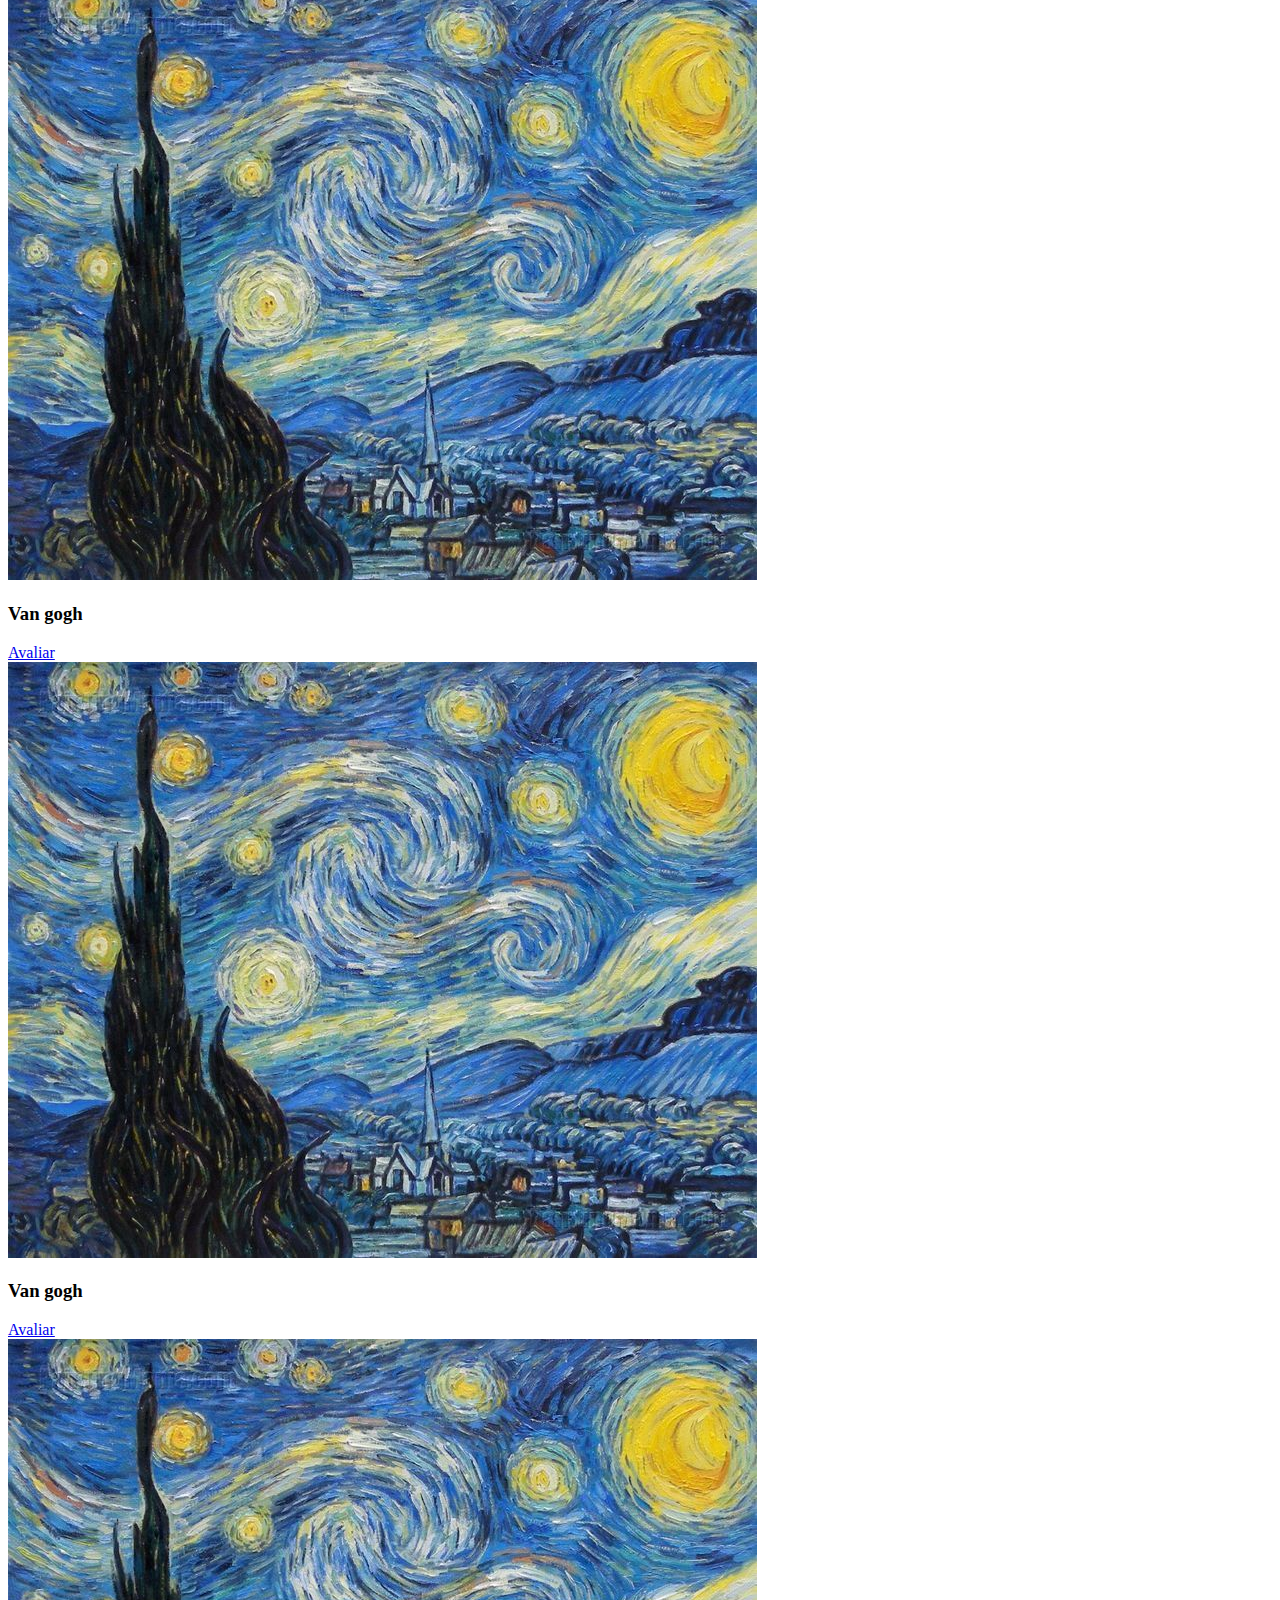
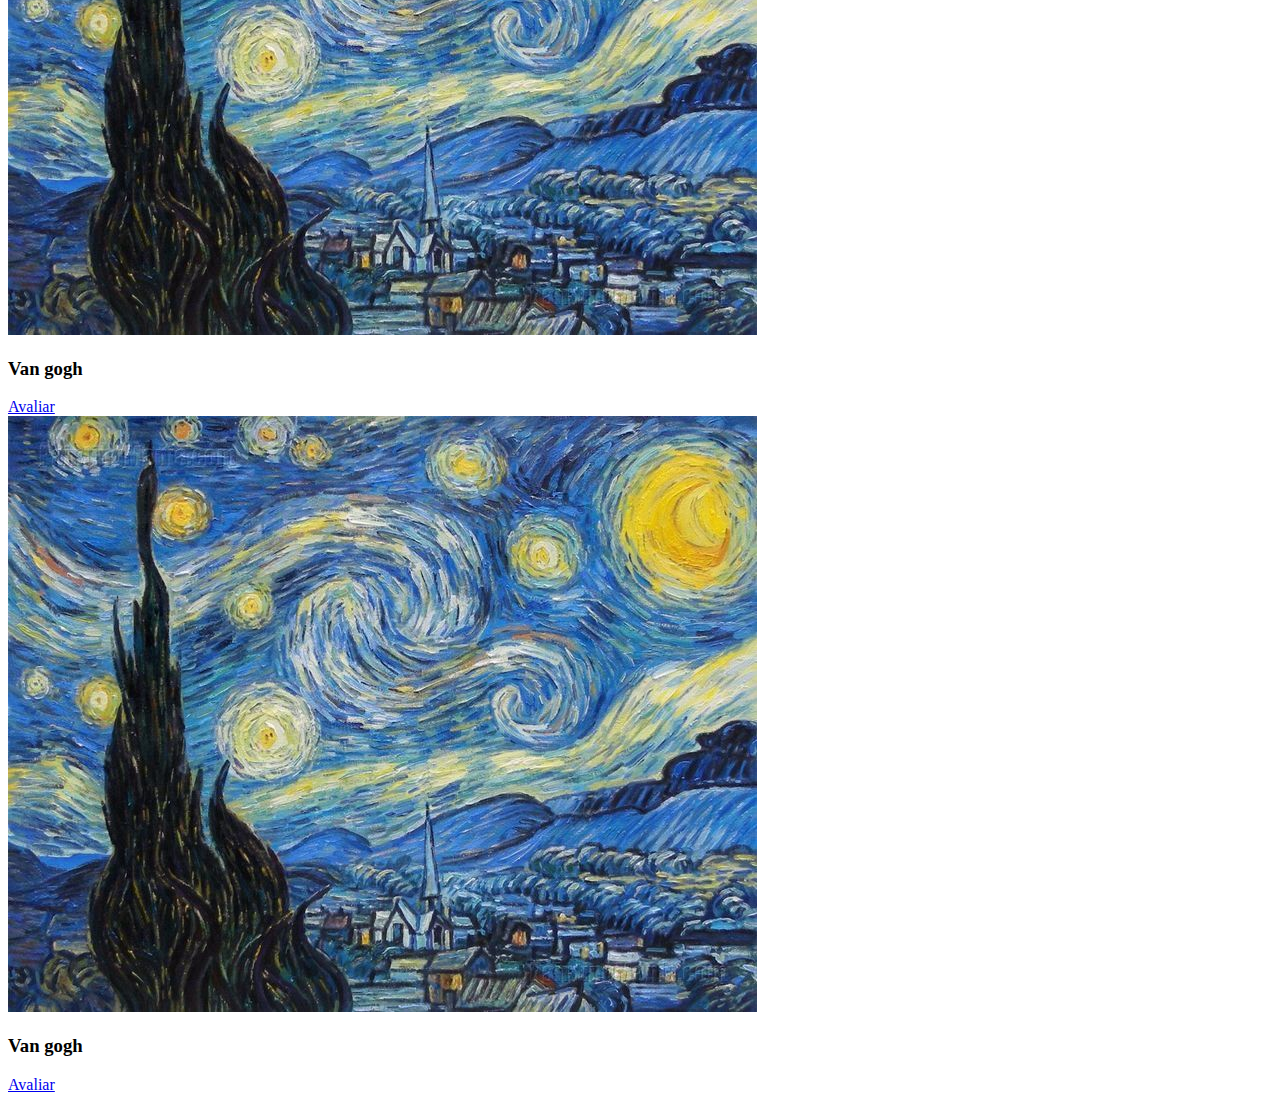
==== commit 09680c51: "formulario p1" ====
--- a/index.html
+++ b/index.html
@@ -5,7 +5,7 @@
     <meta http-equiv="X-UA-Compatible" content="IE=edge">
     <meta name="viewport" content="width=device-width, initial-scale=1.0">
     <title>Arts Juliana Santos</title>
-    <link rel="stylesheet" href="CSS/style.css">
+    <link rel="stylesheet" href="css/style.css">
 
     <link href="https://cdn.jsdelivr.net/npm/bootstrap@5.1.3/dist/css/bootstrap.min.css" rel="stylesheet" integrity="sha384-1BmE4kWBq78iYhFldvKuhfTAU6auU8tT94WrHftjDbrCEXSU1oBoqyl2QvZ6jIW3" crossorigin="anonymous">
 </head>
@@ -30,7 +30,7 @@
                         <img src="img/vanGogh.jpg" alt="van gogh">
                         <div class="juarts-card-description">
                             <h3>Van gogh</h3>
-                            <a class="juarts-btn" href="form/html">Avaliar</a>
+                            <a class="juarts-btn" href="form.html">Avaliar</a>
                            
         
                         </div>
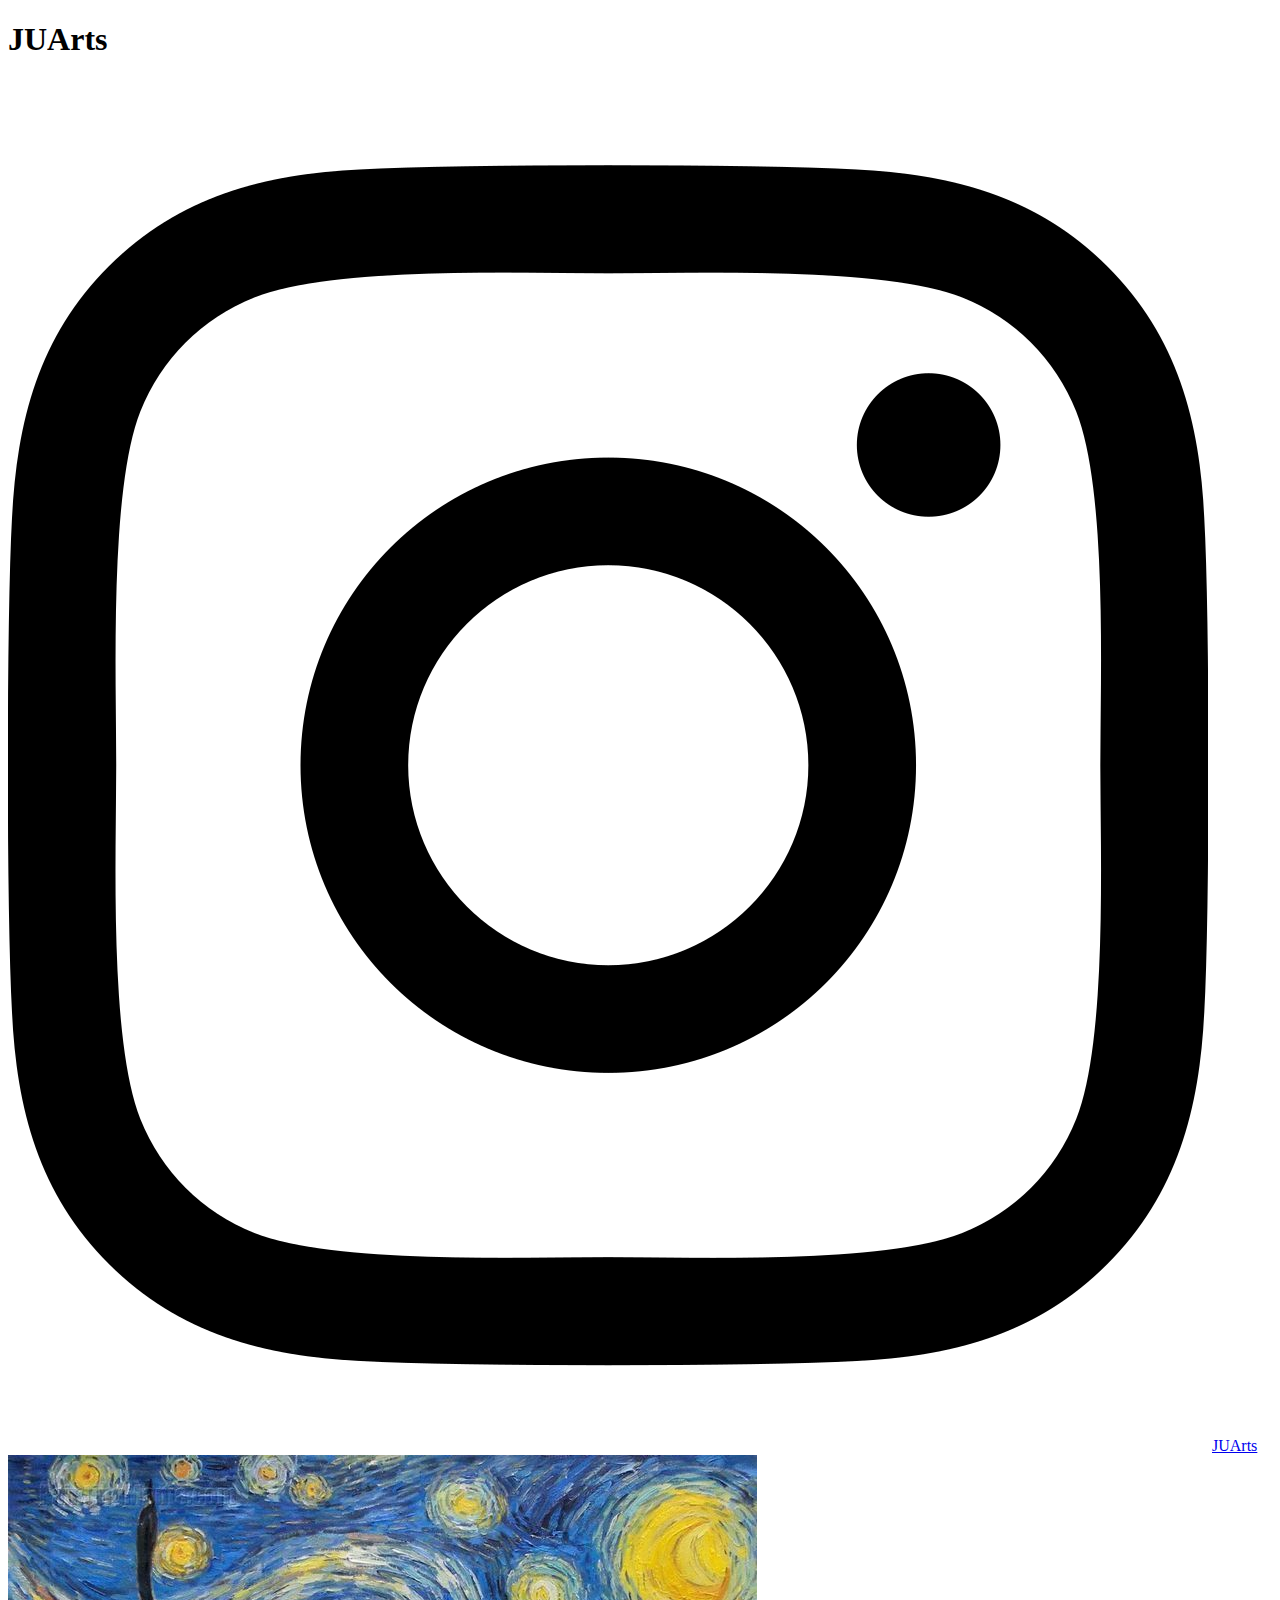
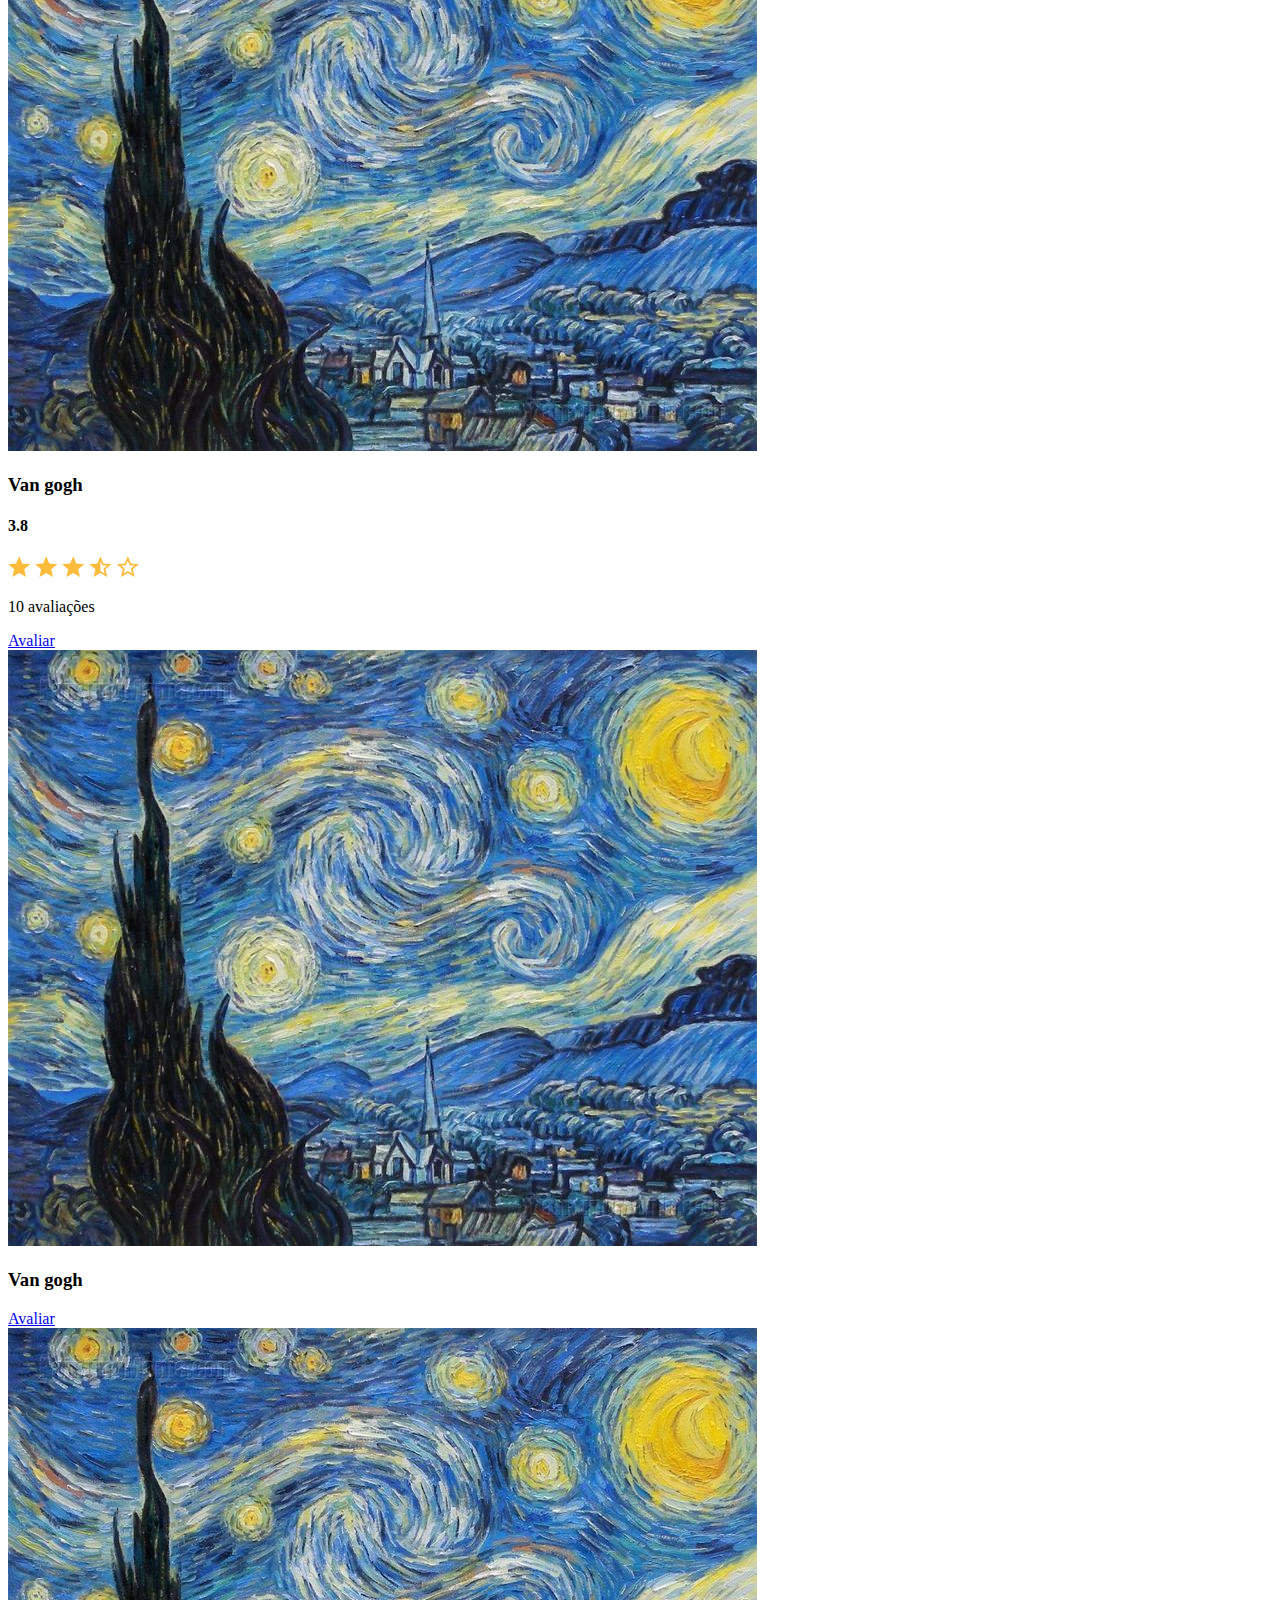
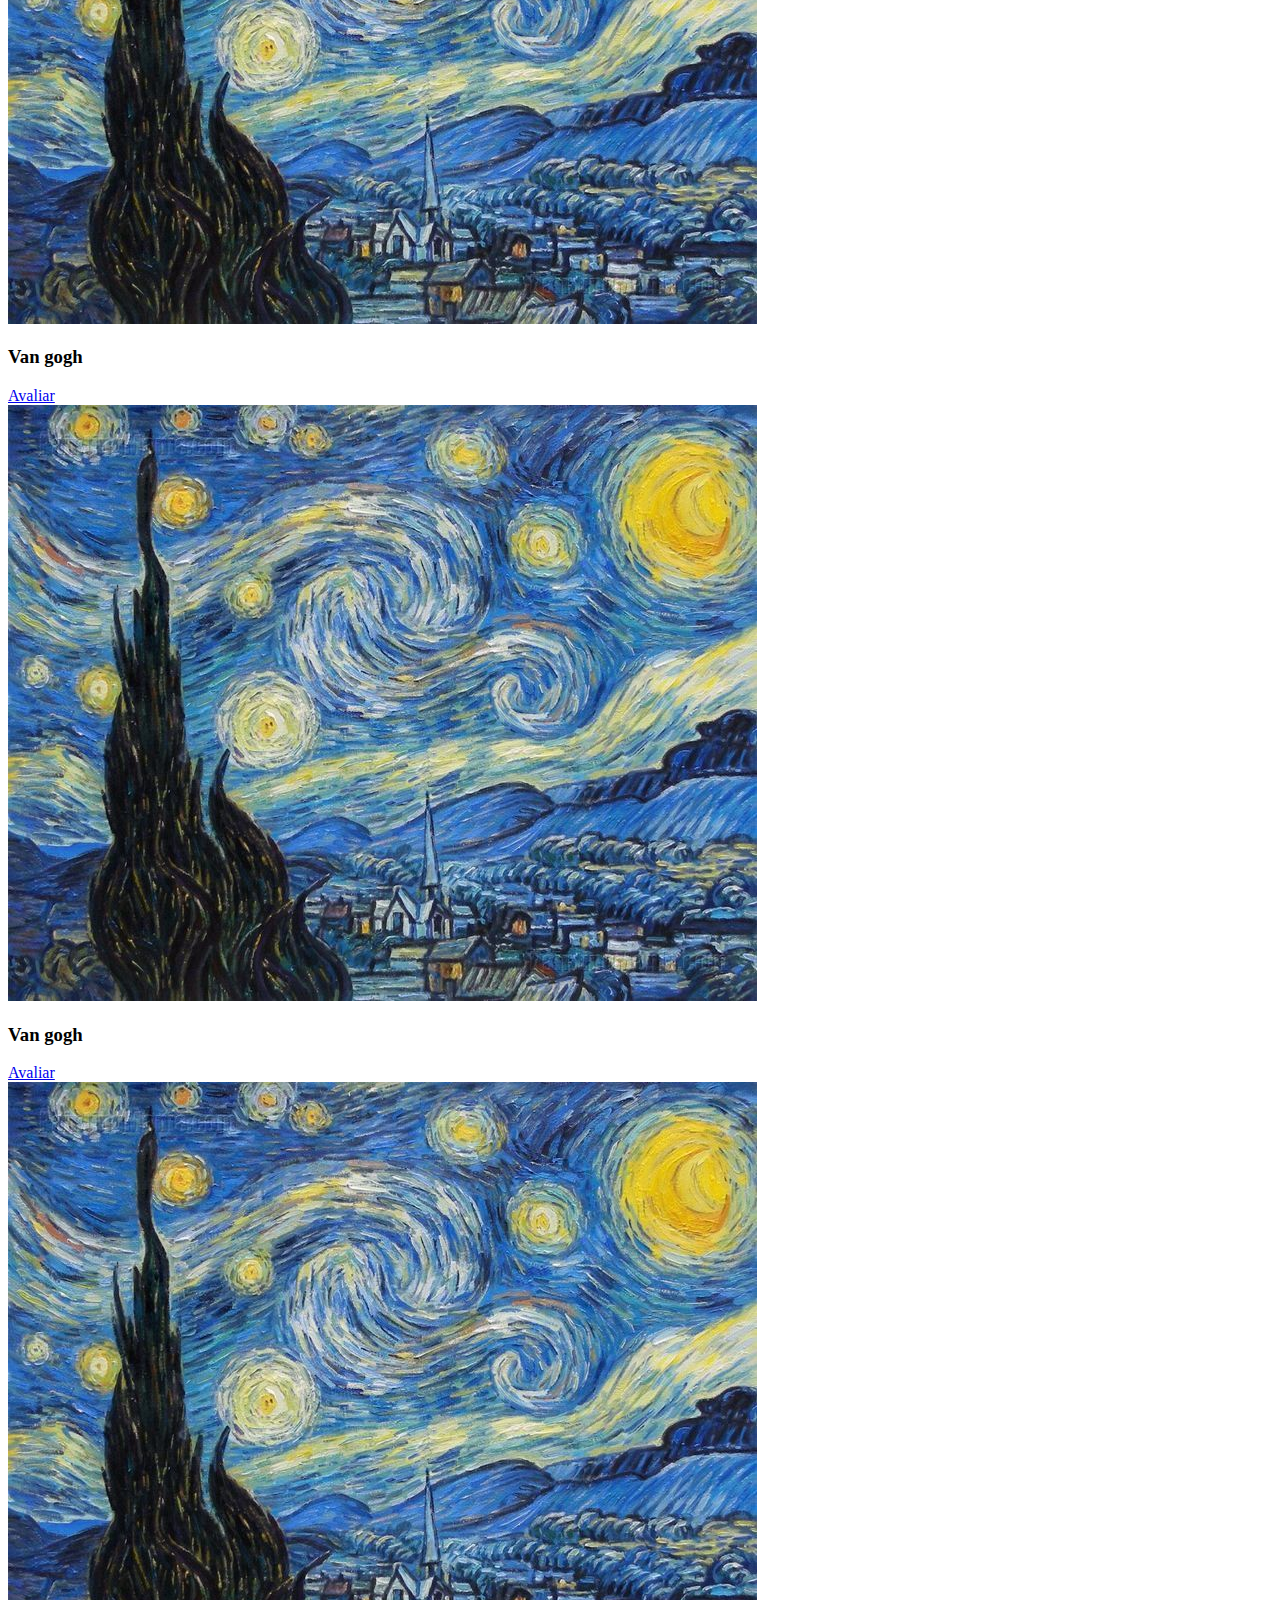
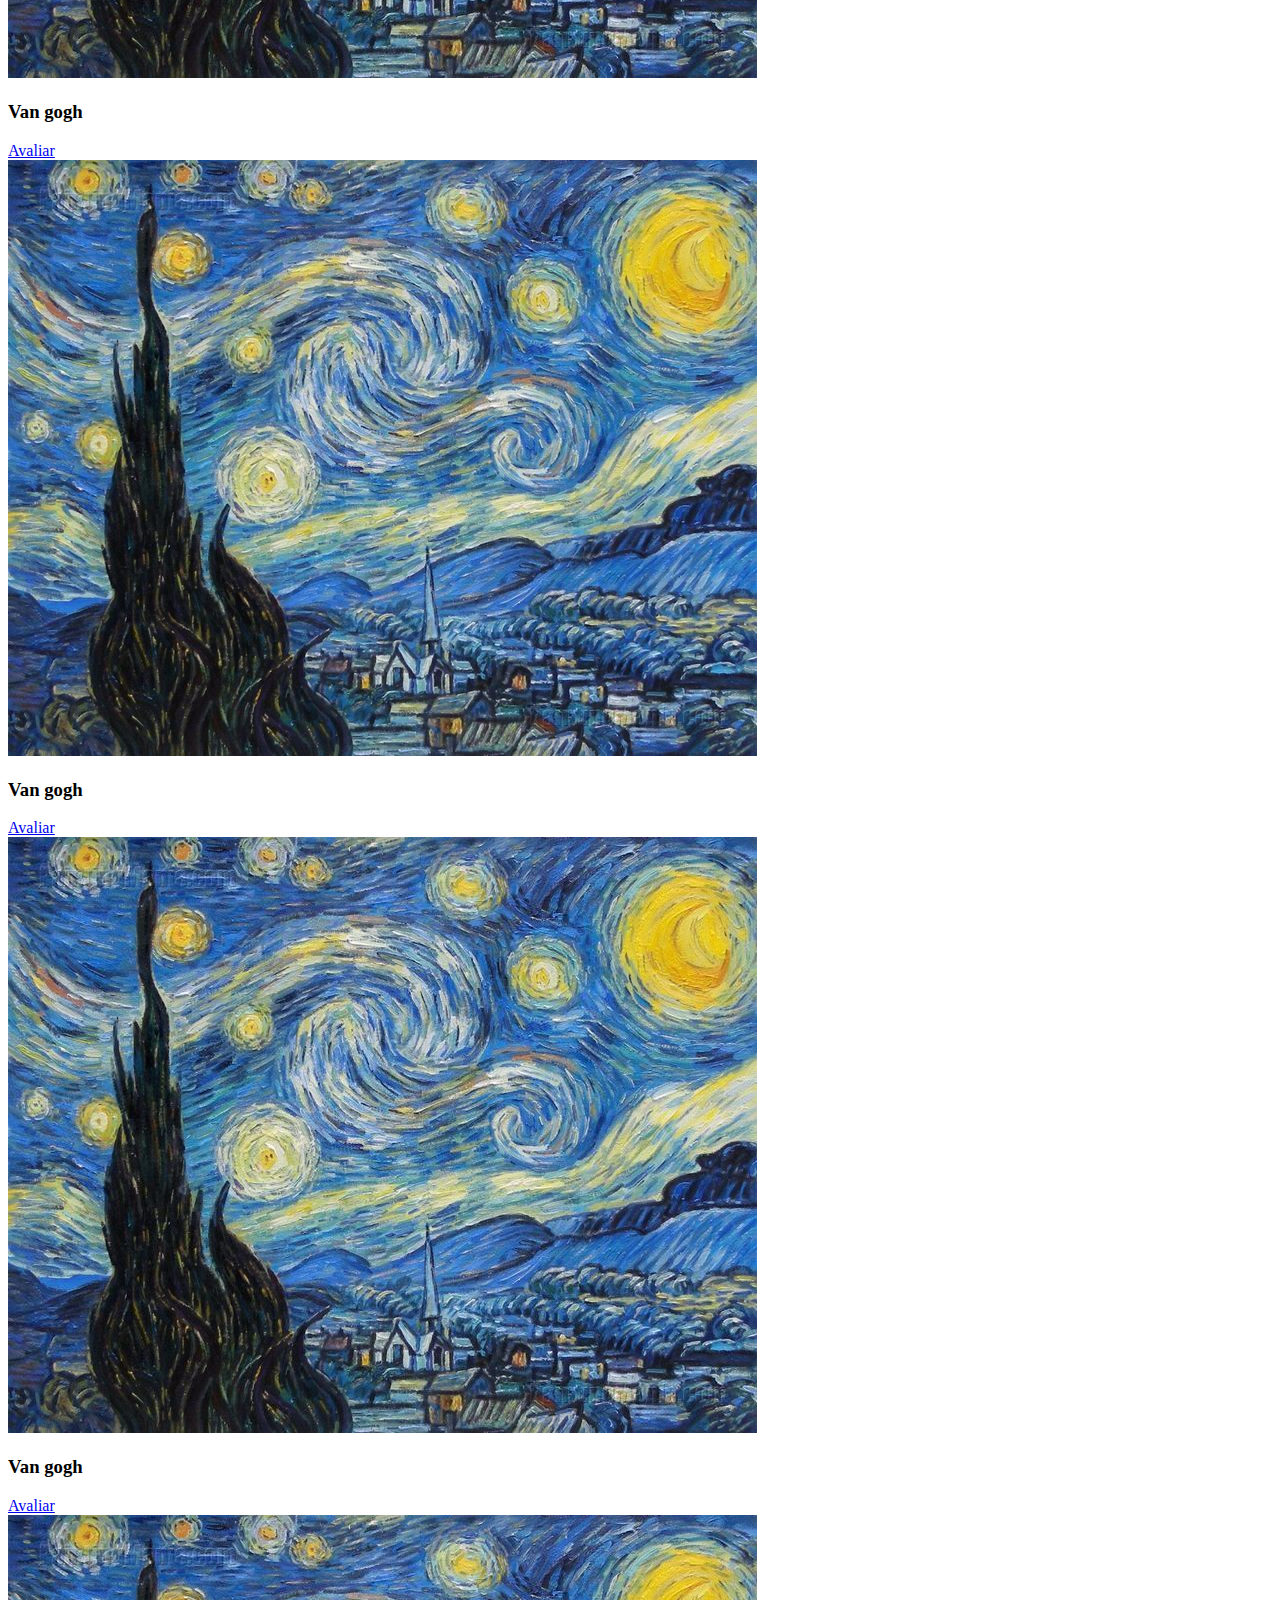
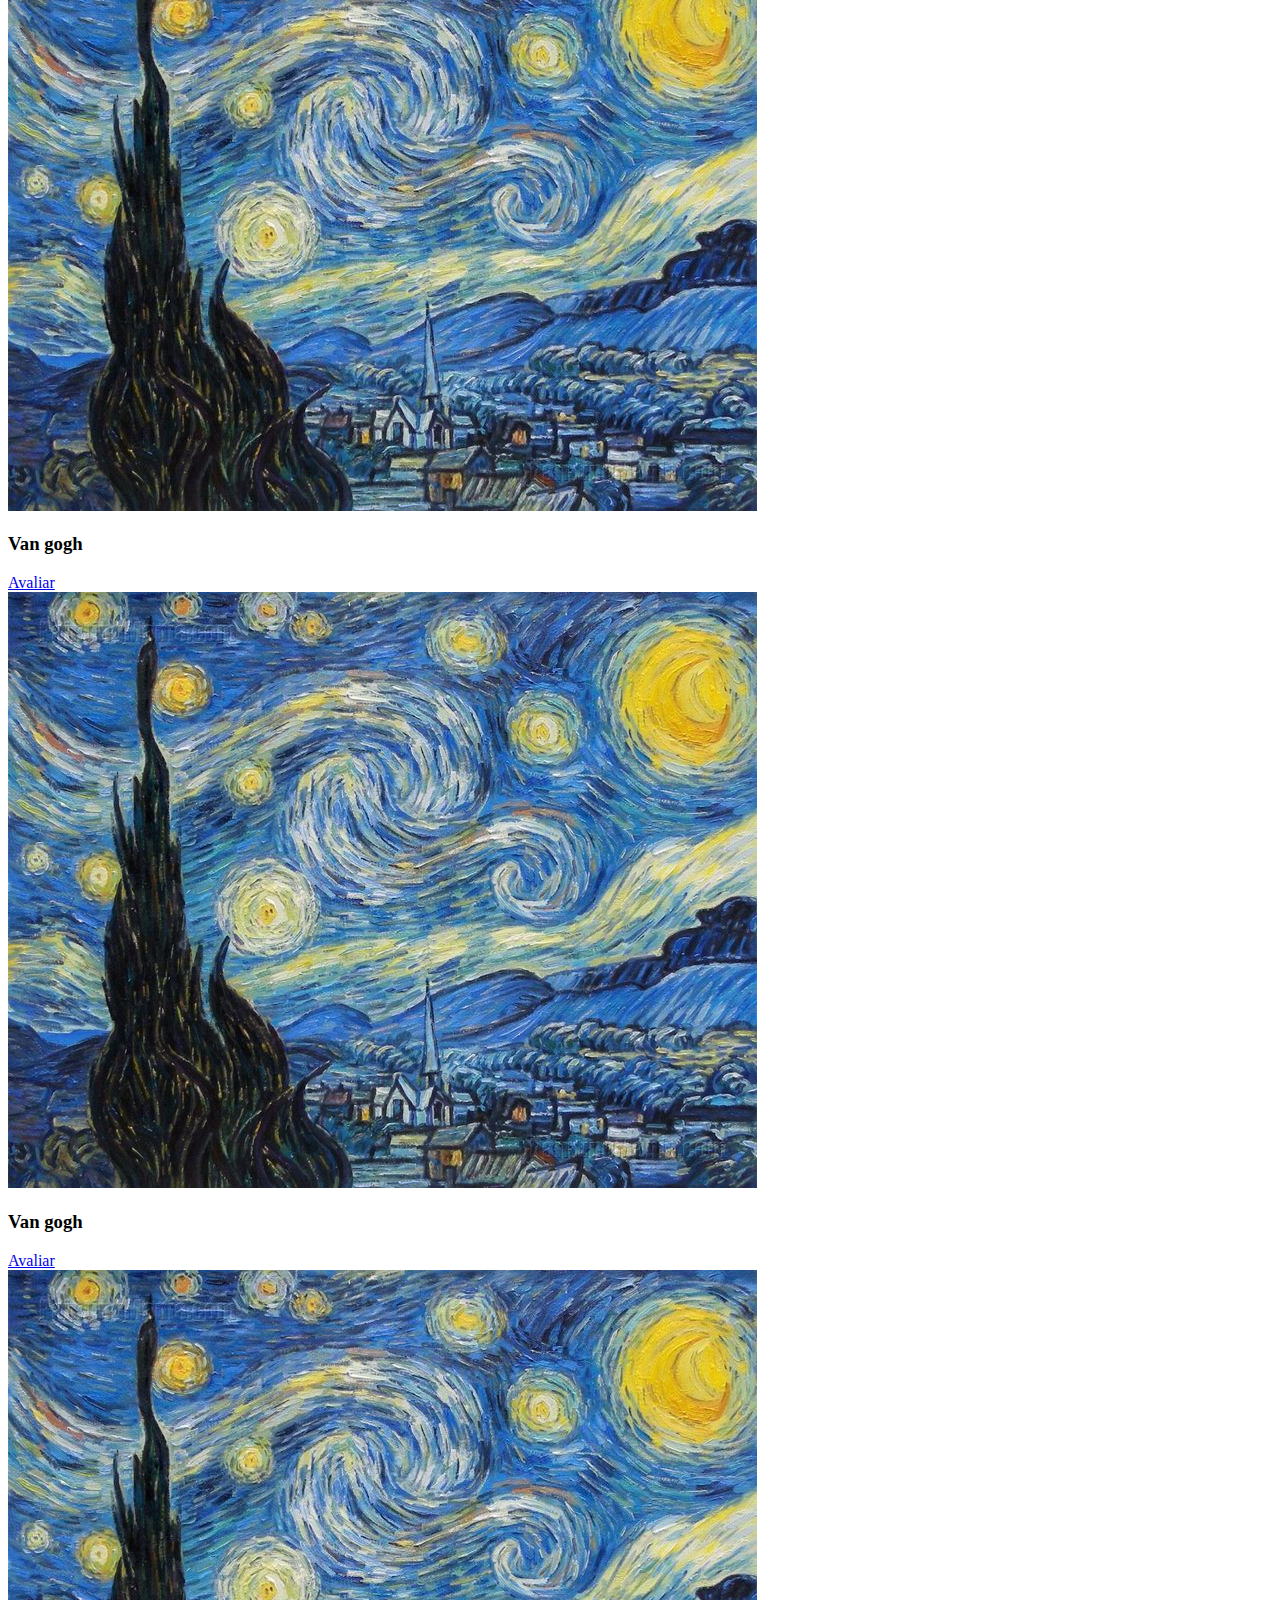
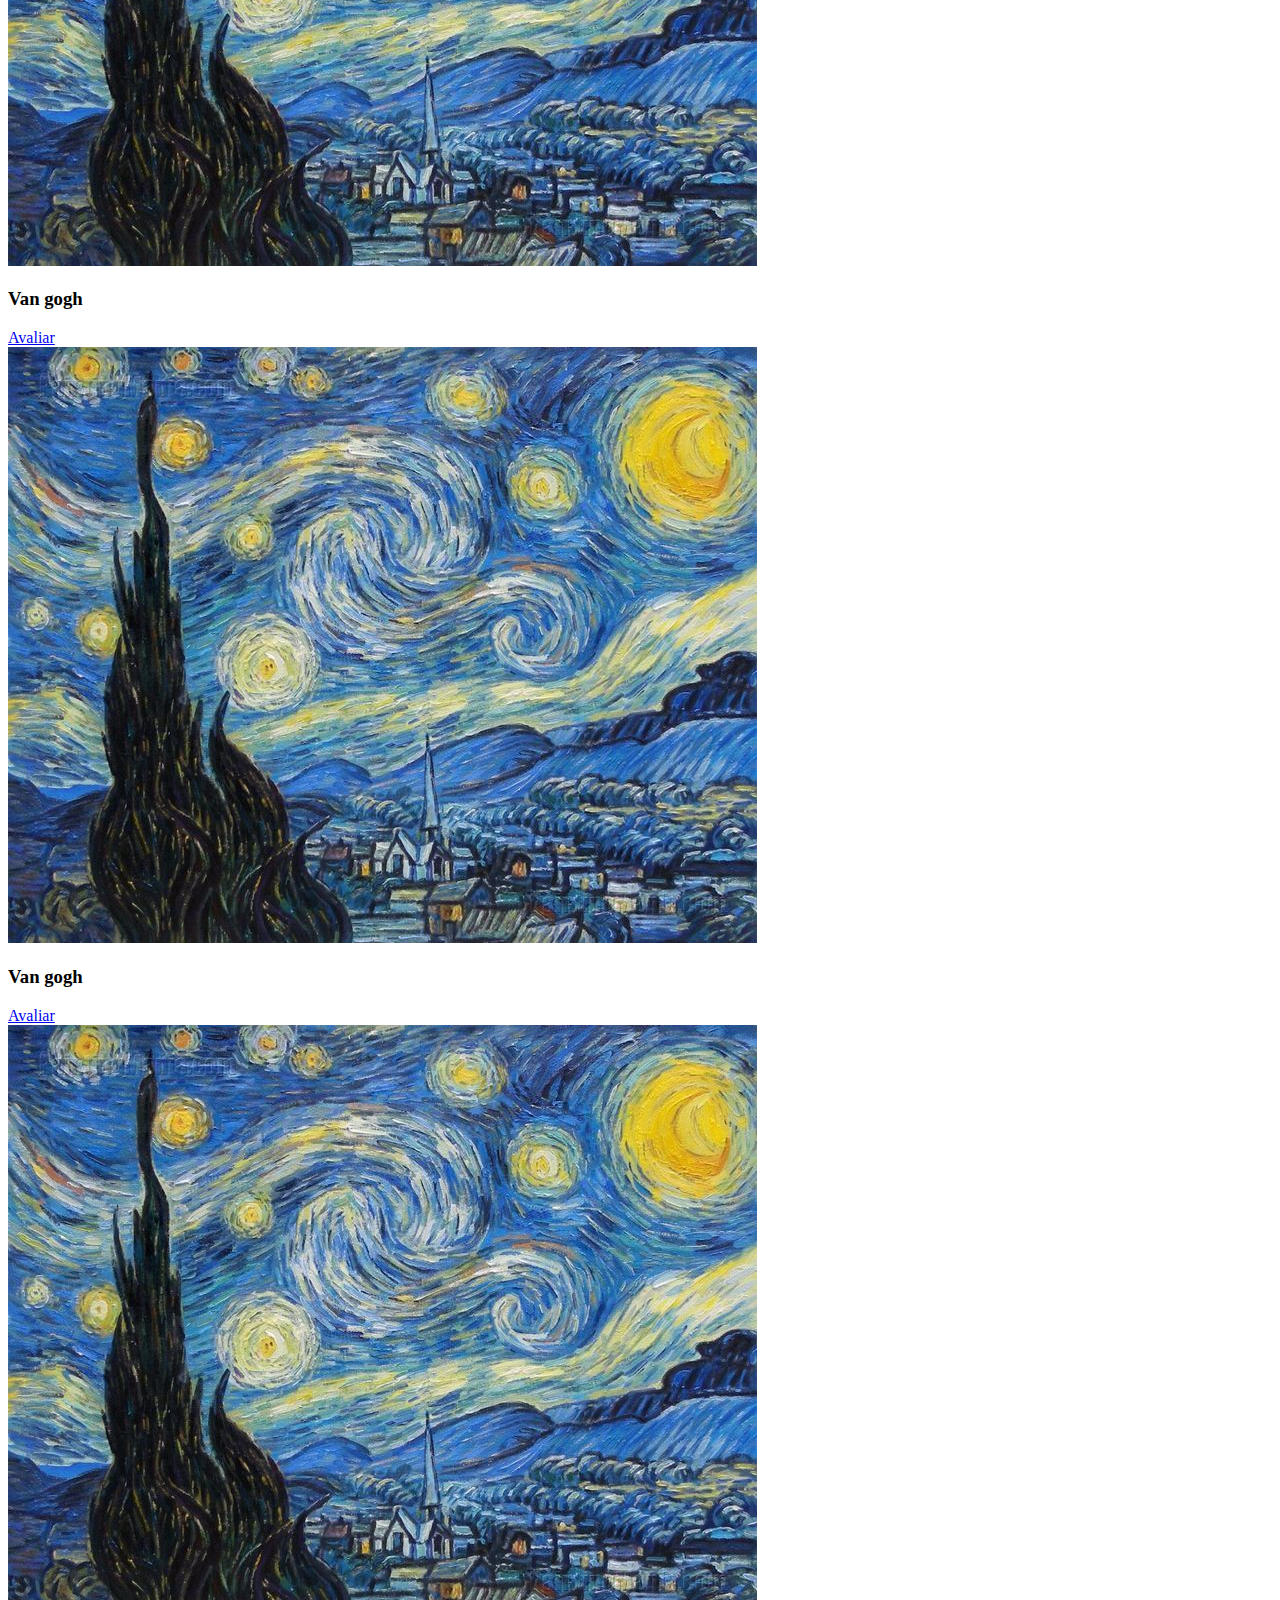
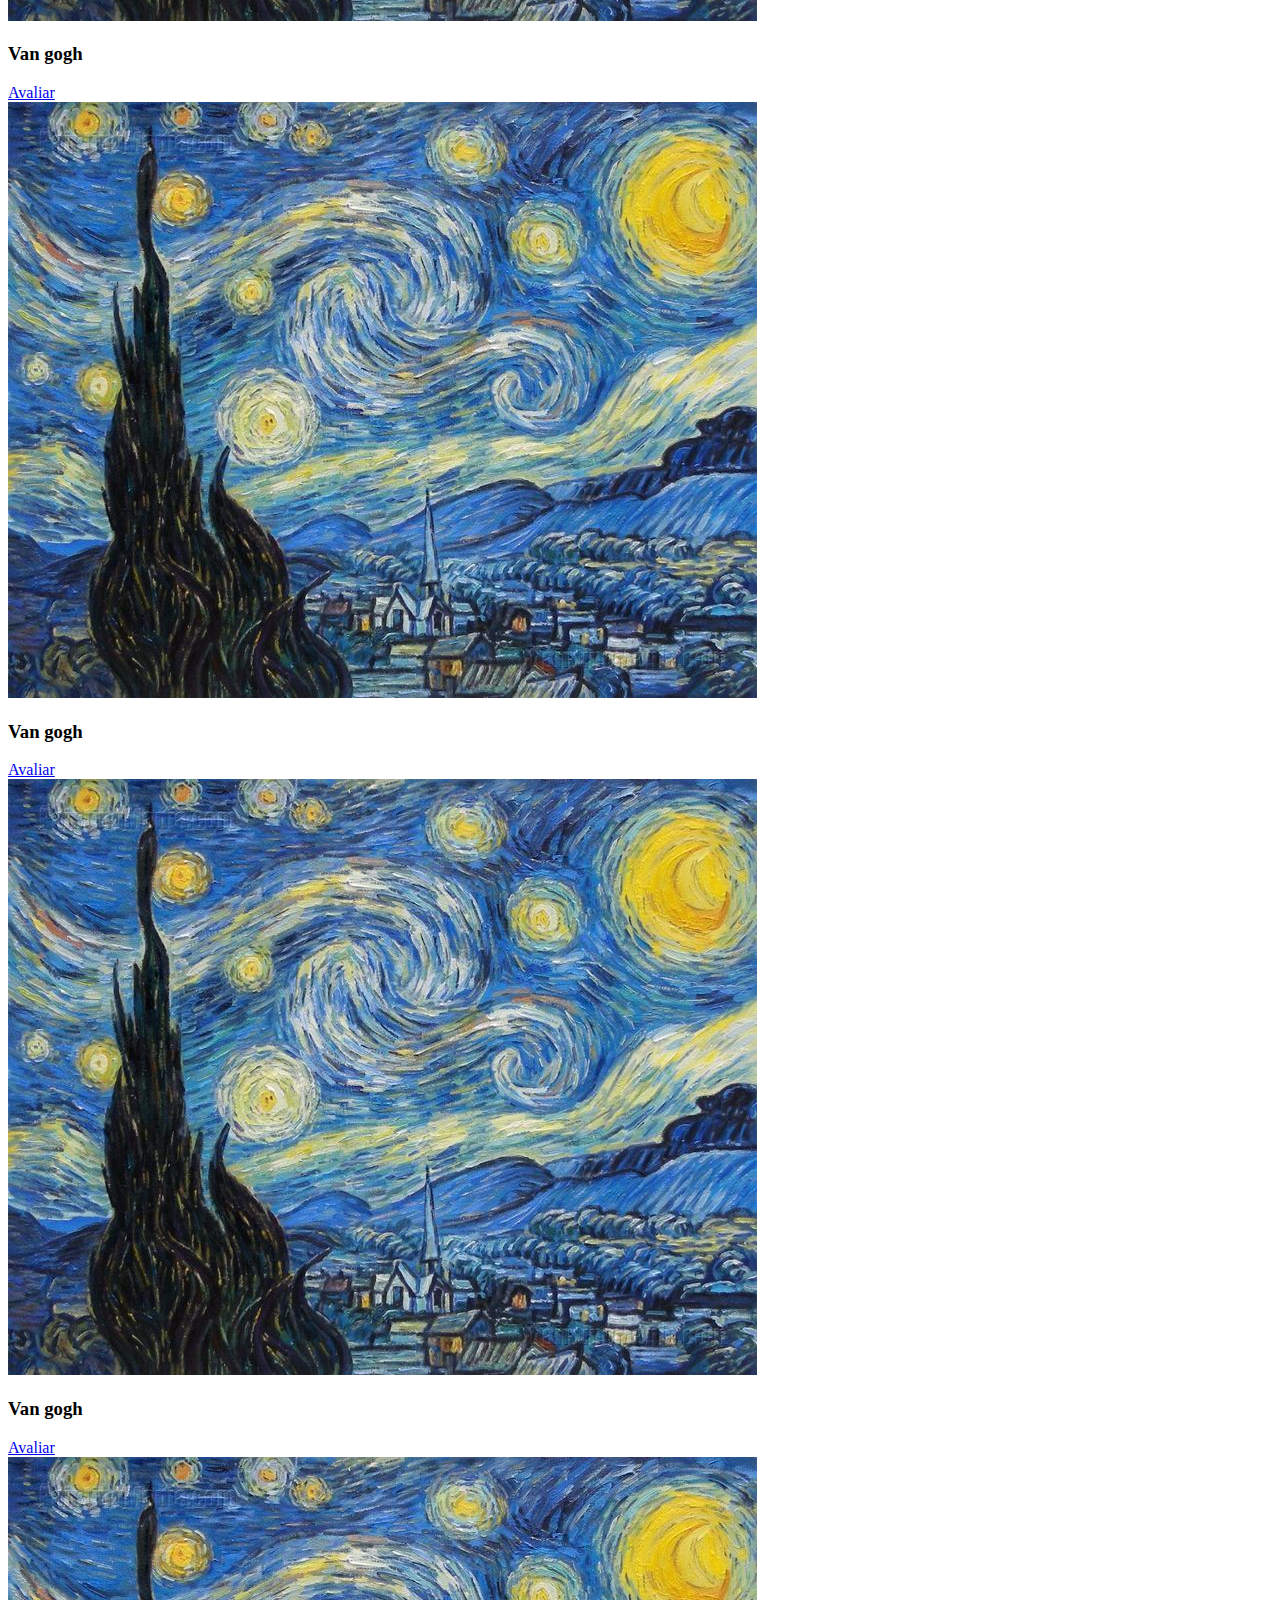
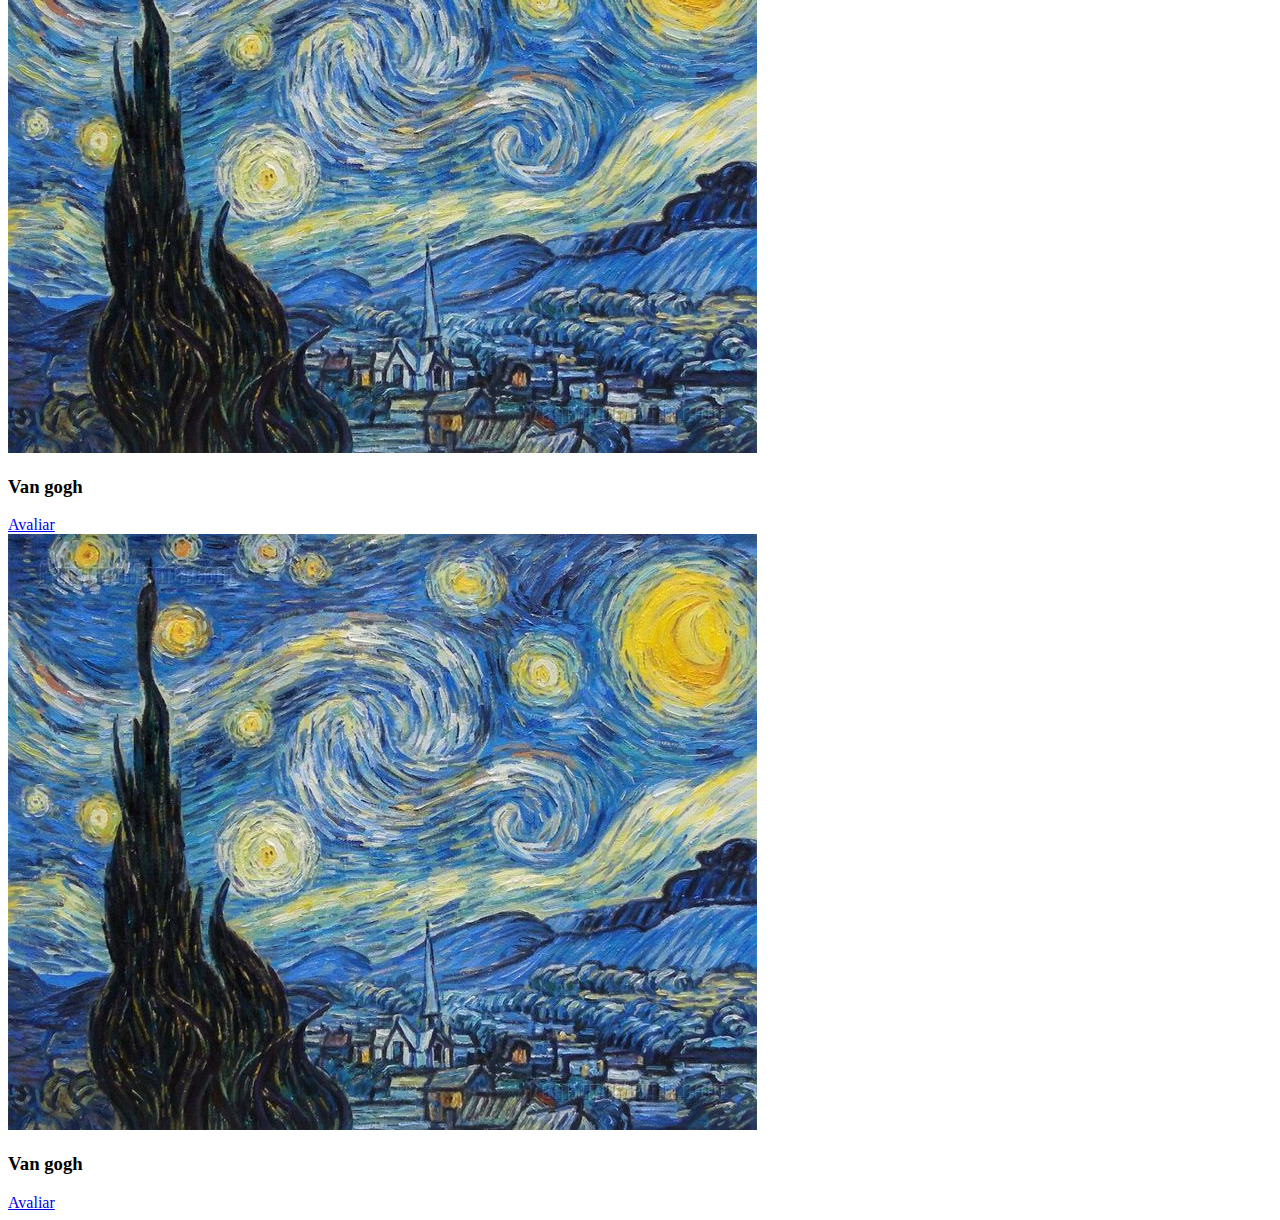
==== commit a446b658: "avaliacao com estrelas" ====
--- a/index.html
+++ b/index.html
@@ -30,7 +30,21 @@
                         <img src="img/vanGogh.jpg" alt="van gogh">
                         <div class="juarts-card-description">
                             <h3>Van gogh</h3>
-                            <a class="juarts-btn" href="form.html">Avaliar</a>
+                            <div class="juarts-card-description-bottom">
+                                <h4>3.8</h4>
+                                <div>
+                                    <img src="img/starFull.svg" alt="star">
+                                    <img src="img/starFull.svg" alt="star">
+                                    <img src="img/starFull.svg" alt="star">
+                                    <img src="img/starhalf.svg" alt="star">
+                                    <img src="img/starempt.svg" alt="star">
+                                </div>
+                                <p>10 avaliações</p>
+                                <a class="juarts-btn" href="form.html">Avaliar</a>
+                            </div>
+
+
+                            
                            
         
                         </div>
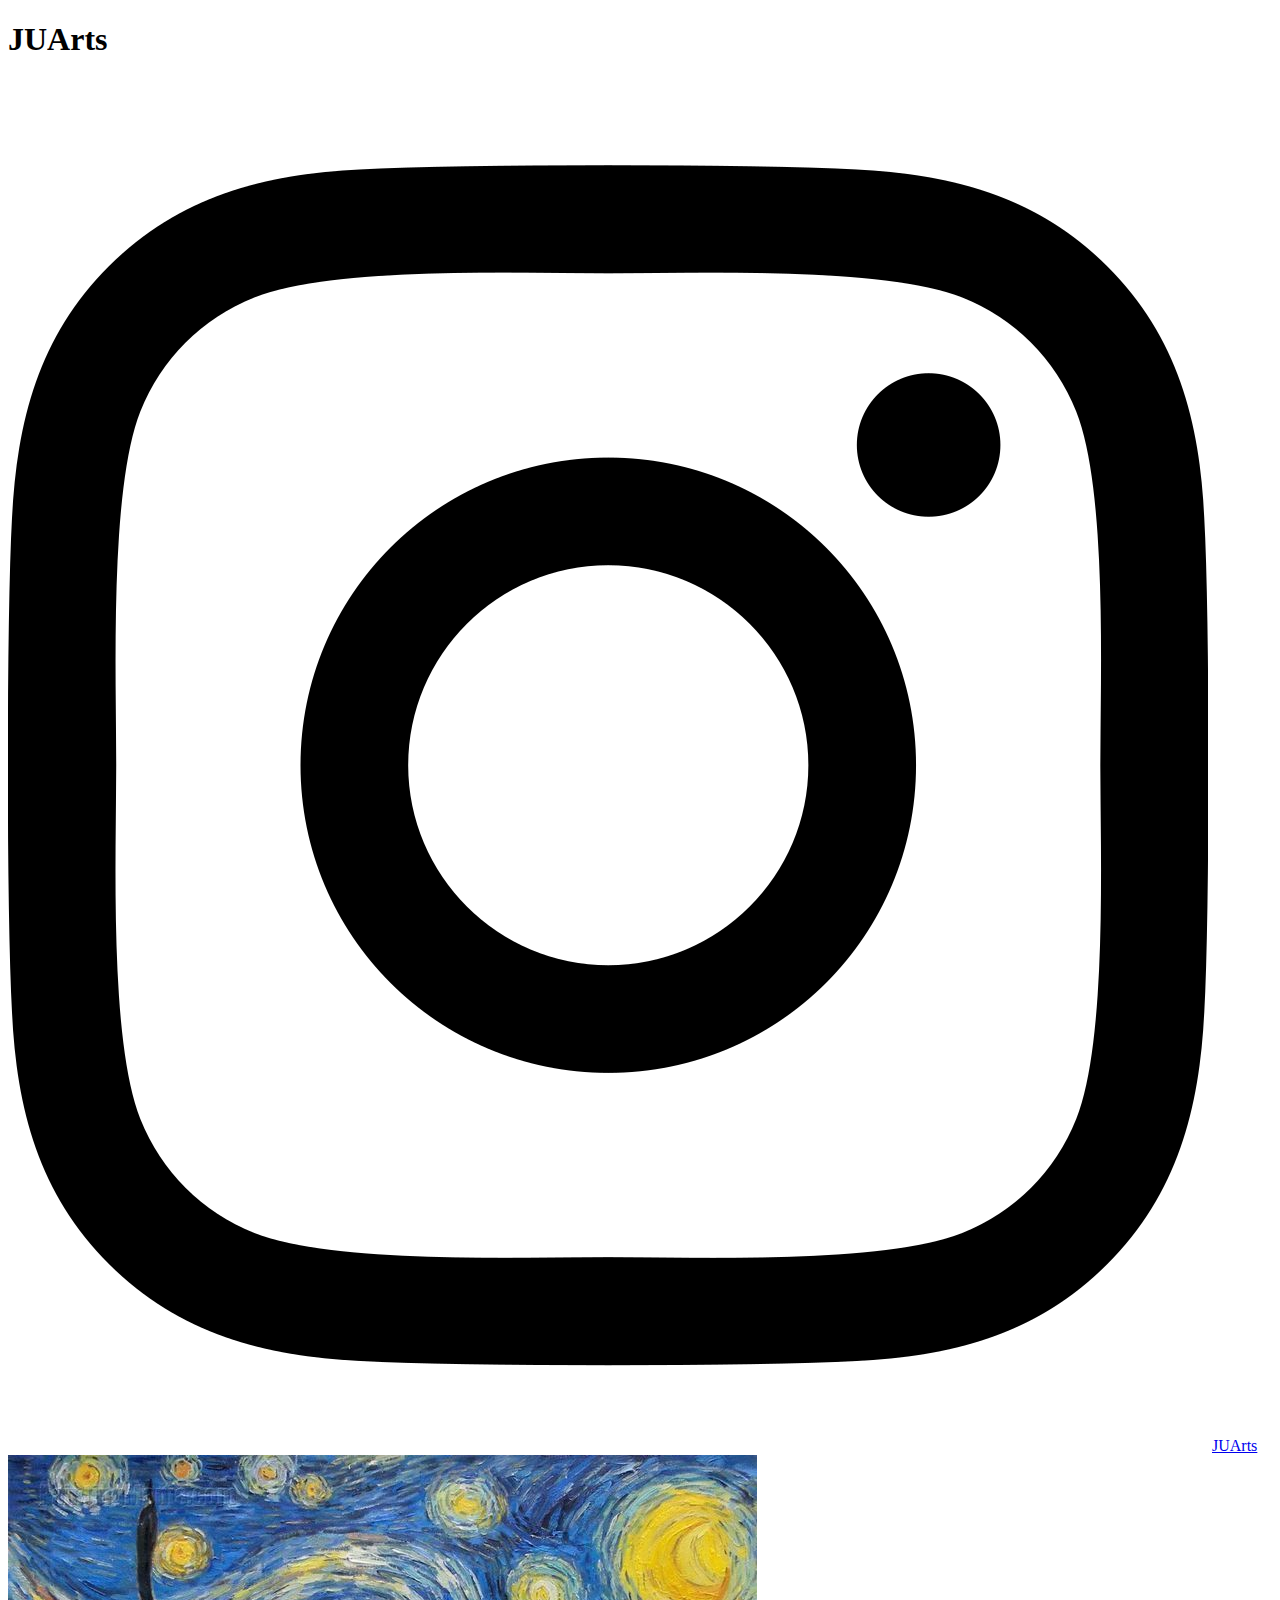
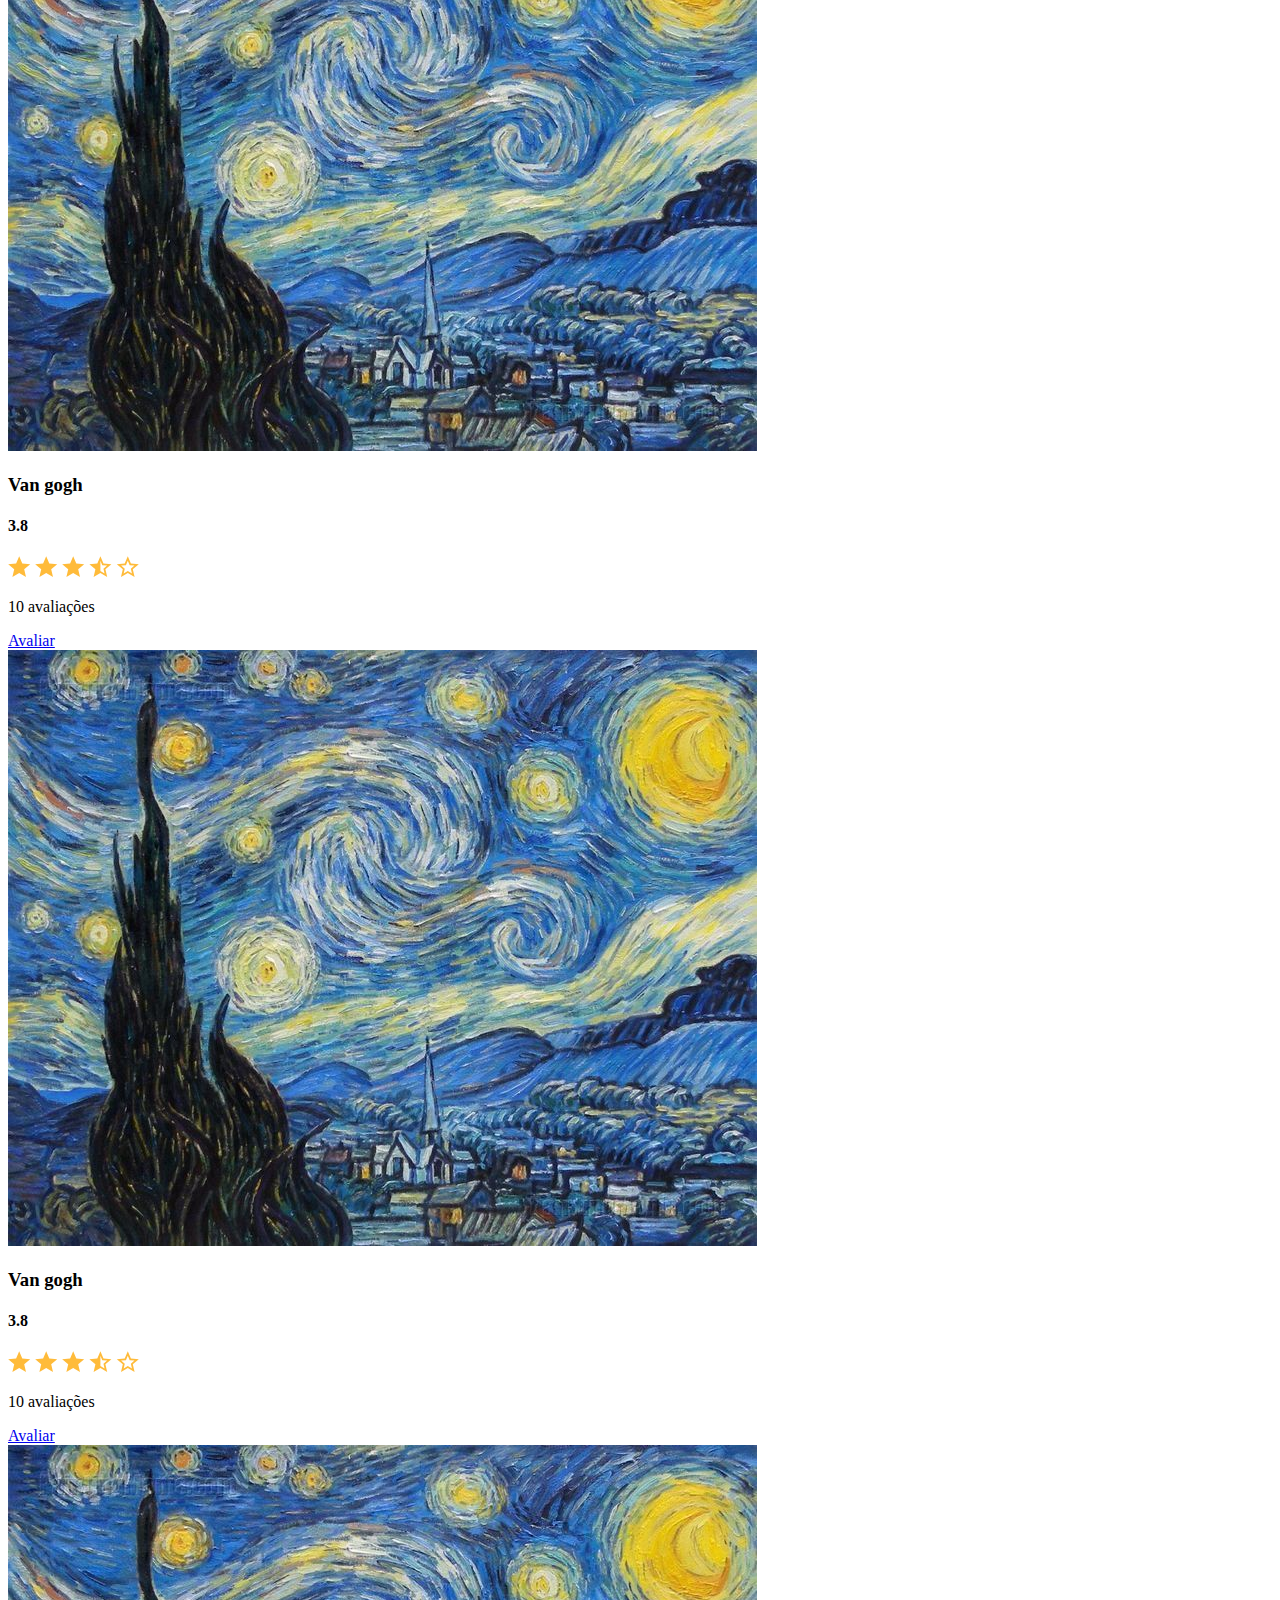
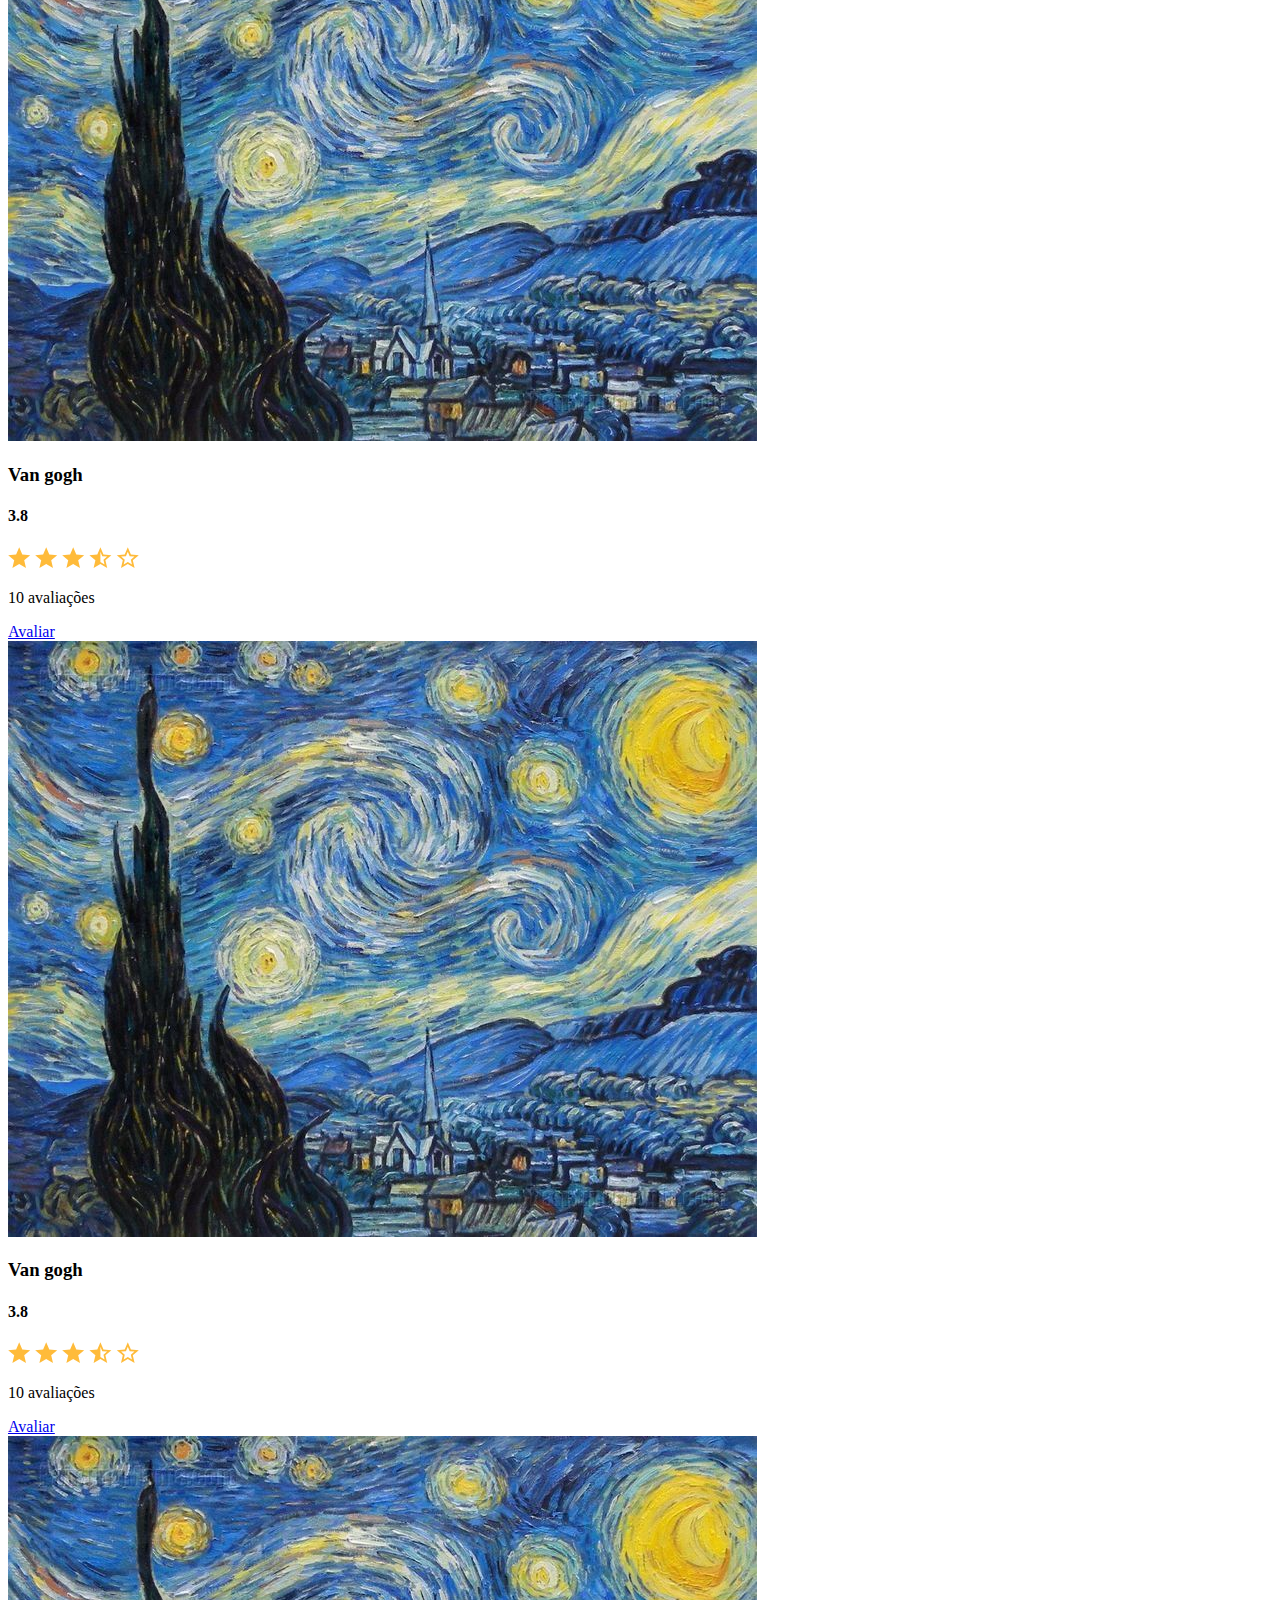
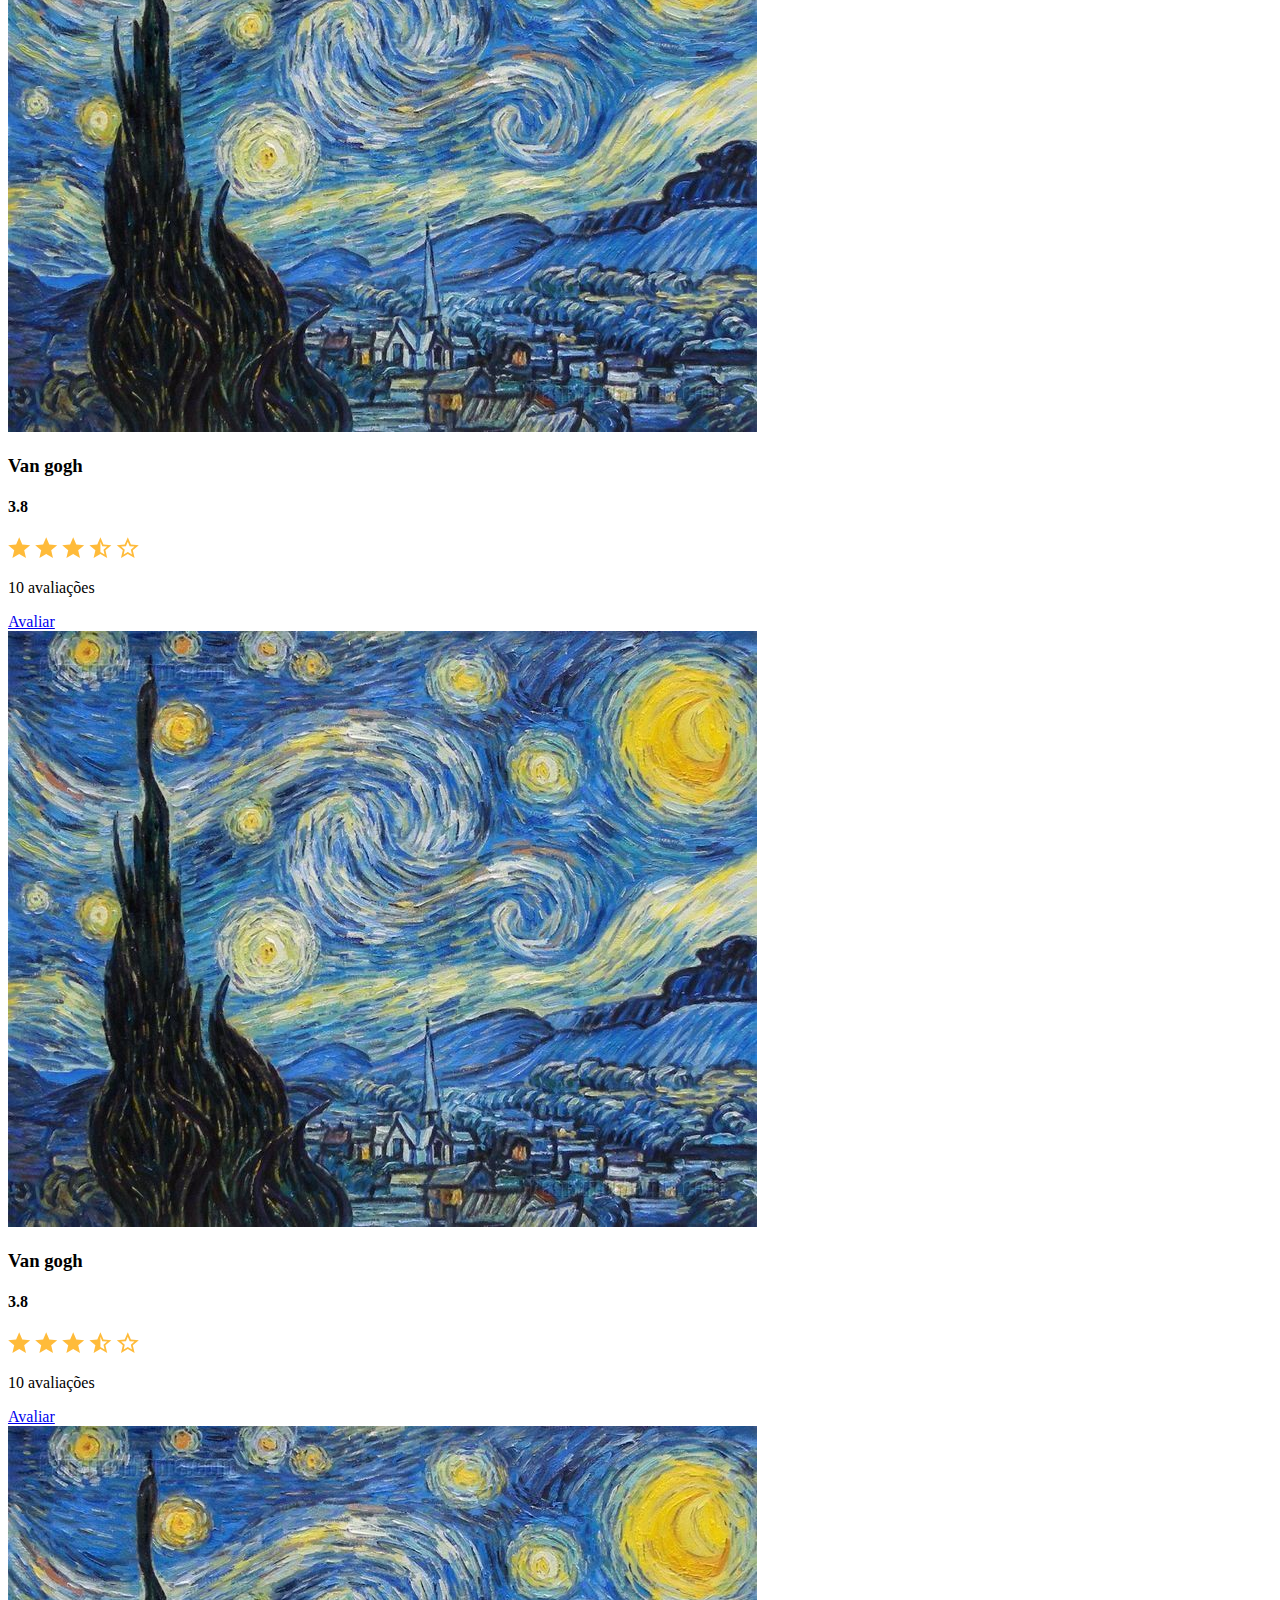
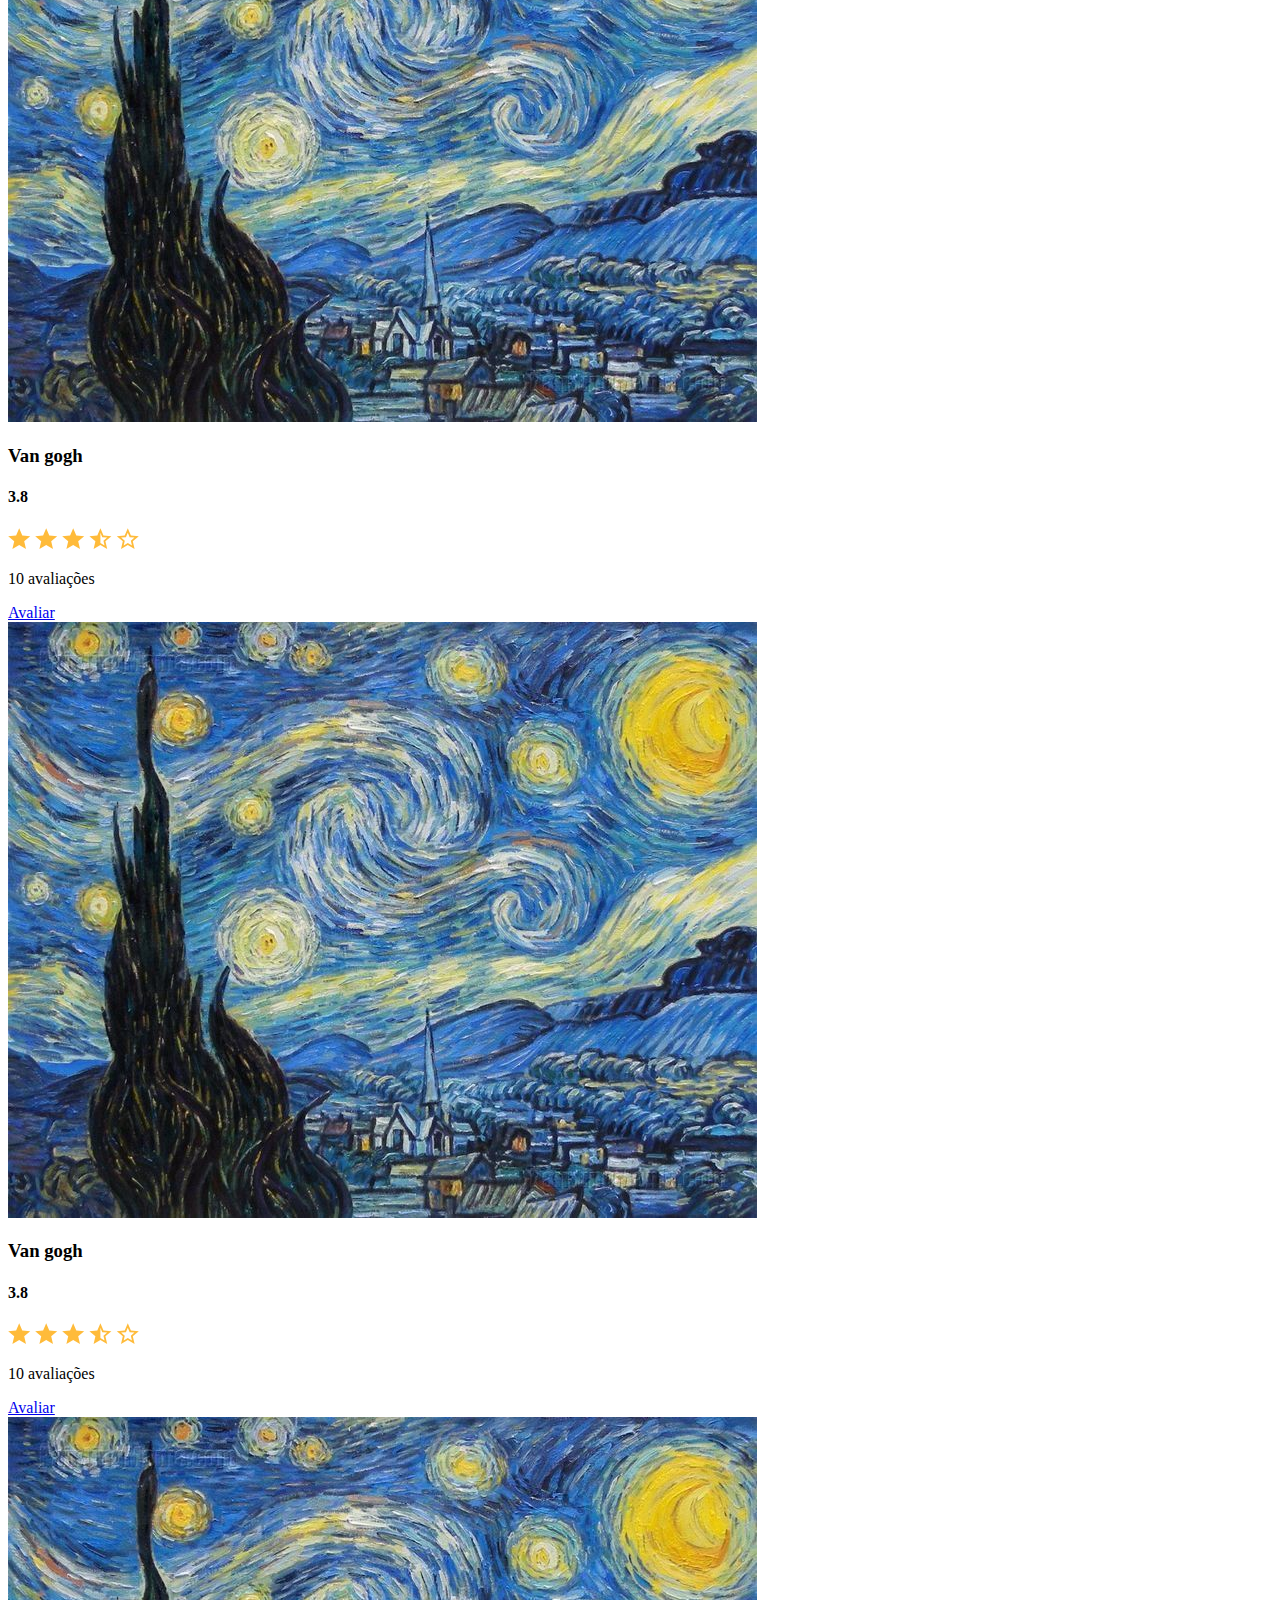
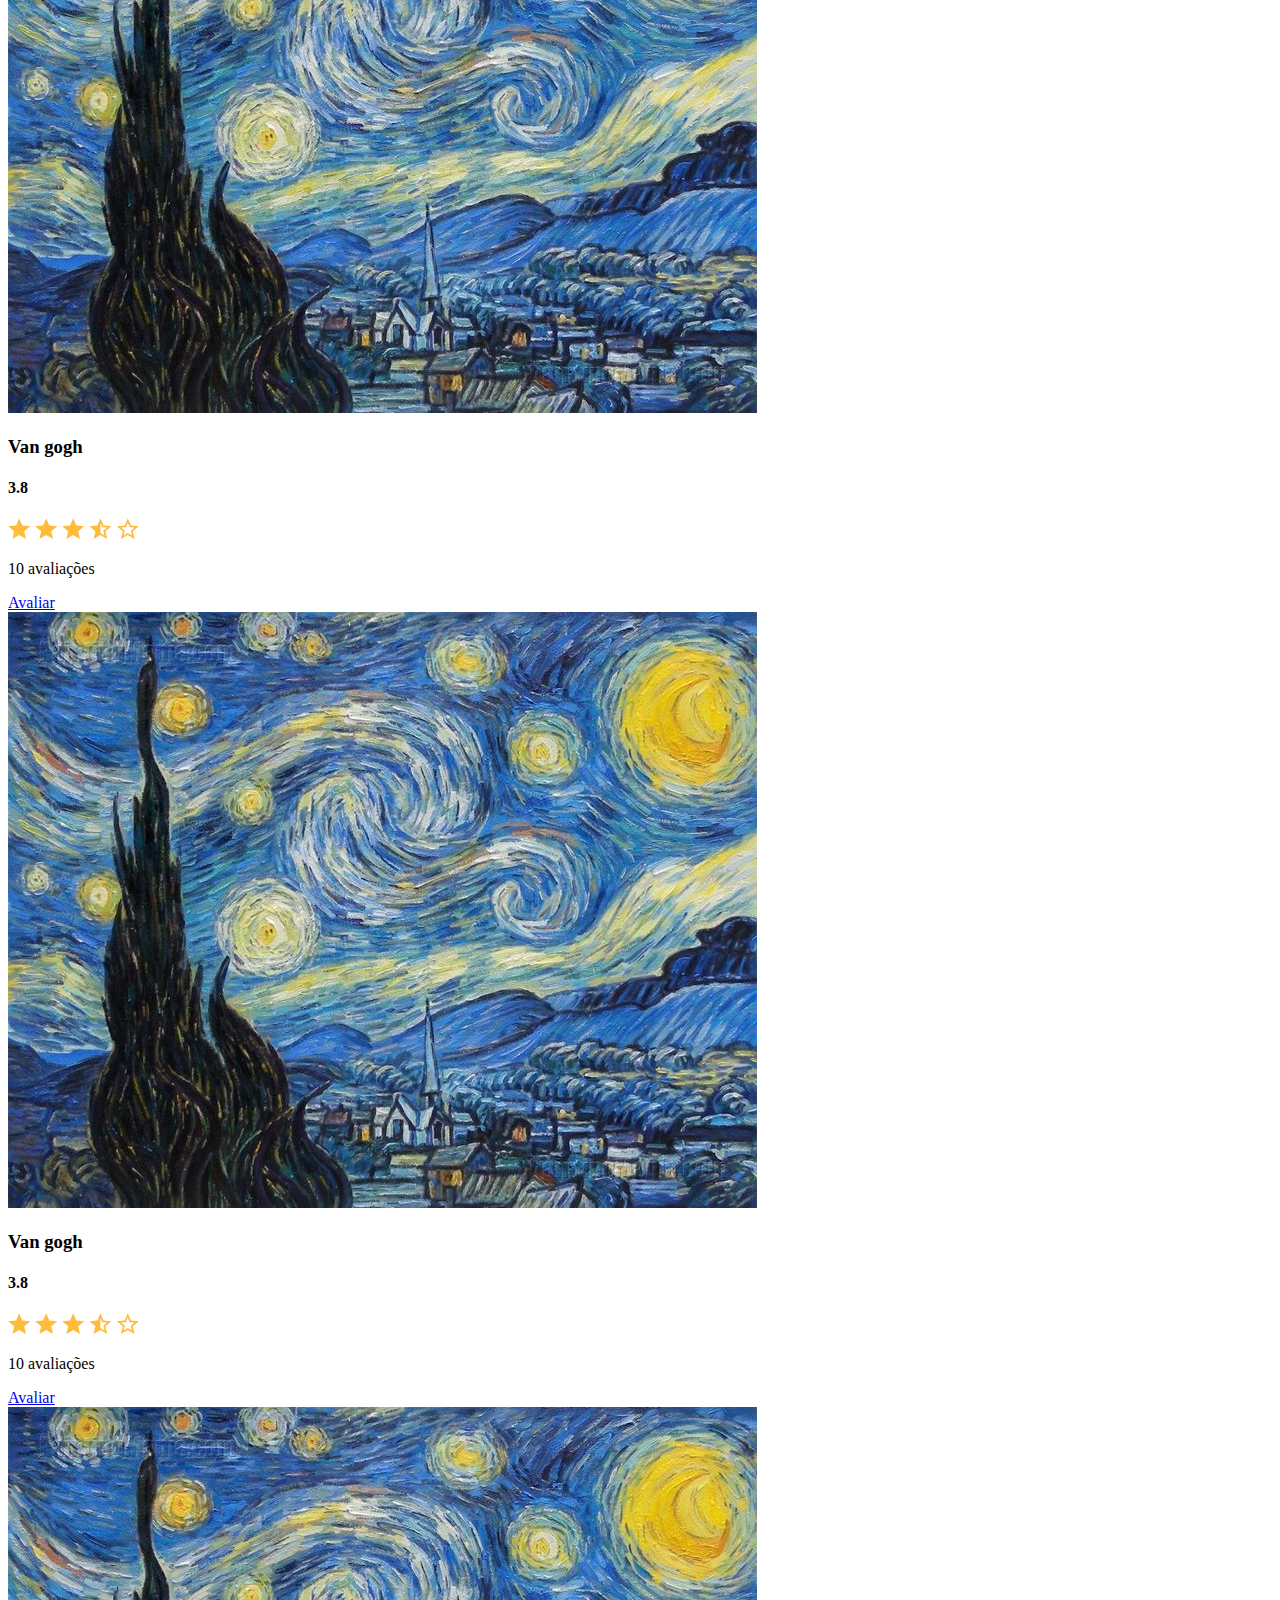
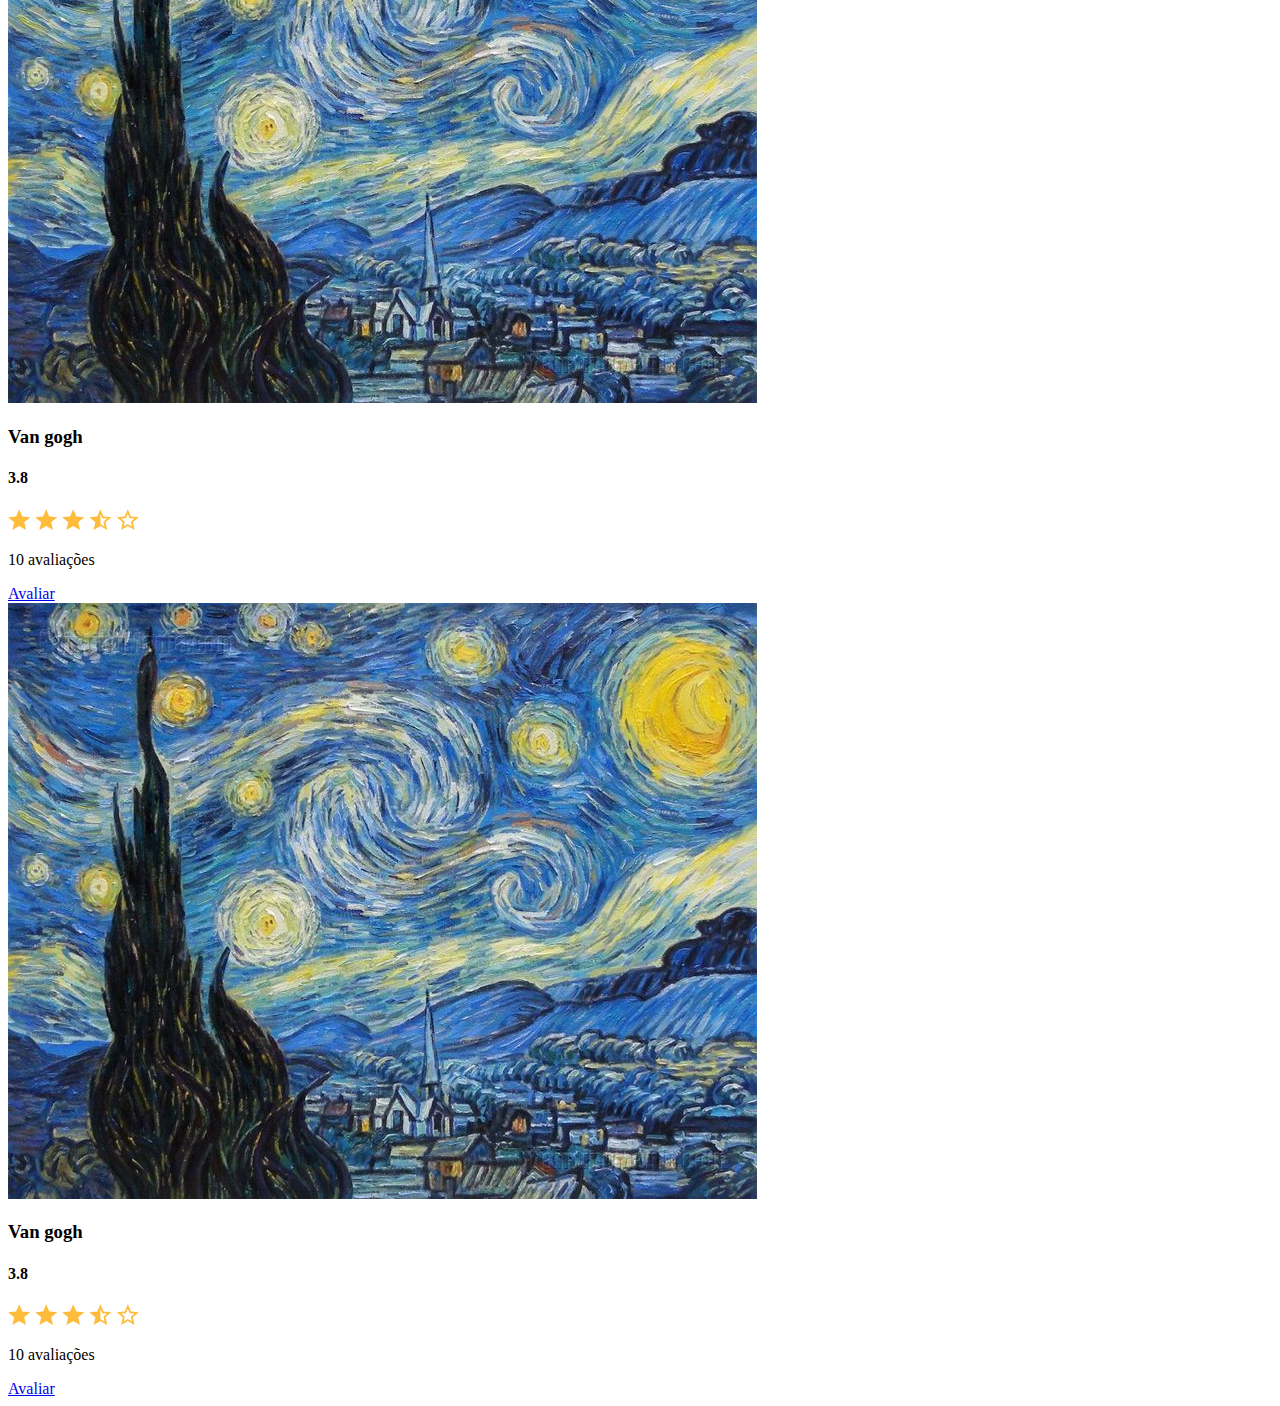
==== commit 9fcc18e9: "polimento listagem" ====
--- a/index.html
+++ b/index.html
@@ -42,208 +42,253 @@
                                 <p>10 avaliações</p>
                                 <a class="juarts-btn" href="form.html">Avaliar</a>
                             </div>
-
-
-                            
-                           
-        
-                        </div>
-                    </div>
-
-                </div>
-
-                <div class="col-sm-6 col-lg-4 col-xl-3 mb-3">
-                    <div class="juarts-card">
-                        <img src="img/vanGogh.jpg" alt="van gogh">
-                        <div class="juarts-card-description">
-                            <h3>Van gogh</h3>
-                            <a class="juarts-btn" href="form/html">Avaliar</a>
-                           
-        
-                        </div>
-                    </div>
-
-                </div>
-                <div class="col-sm-6 col-lg-4 col-xl-3 mb-3">
-                    <div class="juarts-card">
-                        <img src="img/vanGogh.jpg" alt="van gogh">
-                        <div class="juarts-card-description">
-                            <h3>Van gogh</h3>
-                            <a class="juarts-btn" href="form/html">Avaliar</a>
-                           
-        
-                        </div>
-                    </div>
-
-                </div>
-
-                <div class="col-sm-6 col-lg-4 col-xl-3 mb-3">
-                    <div class="juarts-card">
-                        <img src="img/vanGogh.jpg" alt="van gogh">
-                        <div class="juarts-card-description">
-                            <h3>Van gogh</h3>
-                            <a class="juarts-btn" href="form/html">Avaliar</a>
-                           
-        
-                        </div>
-                    </div>
-
-                </div>
-
-                <div class="col-sm-6 col-lg-4 col-xl-3 mb-3">
-                    <div class="juarts-card">
-                        <img src="img/vanGogh.jpg" alt="van gogh">
-                        <div class="juarts-card-description">
-                            <h3>Van gogh</h3>
-                            <a class="juarts-btn" href="form/html">Avaliar</a>
-                           
-        
-                        </div>
-                    </div>
-
-                </div>
-
-                <div class="col-sm-6 col-lg-4 col-xl-3 mb-3">
-                    <div class="juarts-card">
-                        <img src="img/vanGogh.jpg" alt="van gogh">
-                        <div class="juarts-card-description">
-                            <h3>Van gogh</h3>
-                            <a class="juarts-btn" href="form/html">Avaliar</a>
-                           
-        
-                        </div>
-                    </div>
-
-                </div>
-
-                <div class="col-sm-6 col-lg-4 col-xl-3 mb-3">
-                    <div class="juarts-card">
-                        <img src="img/vanGogh.jpg" alt="van gogh">
-                        <div class="juarts-card-description">
-                            <h3>Van gogh</h3>
-                            <a class="juarts-btn" href="form/html">Avaliar</a>
-                           
-        
-                        </div>
-                    </div>
-
-                </div>
-
-                <div class="col-sm-6 col-lg-4 col-xl-3 mb-3">
-                    <div class="juarts-card">
-                        <img src="img/vanGogh.jpg" alt="van gogh">
-                        <div class="juarts-card-description">
-                            <h3>Van gogh</h3>
-                            <a class="juarts-btn" href="form/html">Avaliar</a>
-                           
-        
-                        </div>
-                    </div>
-
-                </div>
-
-                <div class="col-sm-6 col-lg-4 col-xl-3 mb-3">
-                    <div class="juarts-card">
-                        <img src="img/vanGogh.jpg" alt="van gogh">
-                        <div class="juarts-card-description">
-                            <h3>Van gogh</h3>
-                            <a class="juarts-btn" href="form/html">Avaliar</a>
-                           
-        
-                        </div>
-                    </div>
-
-                </div>
-
-                <div class="col-sm-6 col-lg-4 col-xl-3 mb-3">
-                    <div class="juarts-card">
-                        <img src="img/vanGogh.jpg" alt="van gogh">
-                        <div class="juarts-card-description">
-                            <h3>Van gogh</h3>
-                            <a class="juarts-btn" href="form/html">Avaliar</a>
-                           
-        
-                        </div>
-                    </div>
-
-                </div>
-
-                <div class="col-sm-6 col-lg-4 col-xl-3 mb-3">
-                    <div class="juarts-card">
-                        <img src="img/vanGogh.jpg" alt="van gogh">
-                        <div class="juarts-card-description">
-                            <h3>Van gogh</h3>
-                            <a class="juarts-btn" href="form/html">Avaliar</a>
-                           
-        
-                        </div>
-                    </div>
-
-                </div>
-
-                <div class="col-sm-6 col-lg-4 col-xl-3 mb-3">
-                    <div class="juarts-card">
-                        <img src="img/vanGogh.jpg" alt="van gogh">
-                        <div class="juarts-card-description">
-                            <h3>Van gogh</h3>
-                            <a class="juarts-btn" href="form/html">Avaliar</a>
-                           
-        
-                        </div>
-                    </div>
-
-                </div>
-
-                <div class="col-sm-6 col-lg-4 col-xl-3 mb-3">
-                    <div class="juarts-card">
-                        <img src="img/vanGogh.jpg" alt="van gogh">
-                        <div class="juarts-card-description">
-                            <h3>Van gogh</h3>
-                            <a class="juarts-btn" href="form/html">Avaliar</a>
-                           
-        
-                        </div>
-                    </div>
-
-                </div>
-
-                <div class="col-sm-6 col-lg-4 col-xl-3 mb-3">
-                    <div class="juarts-card">
-                        <img src="img/vanGogh.jpg" alt="van gogh">
-                        <div class="juarts-card-description">
-                            <h3>Van gogh</h3>
-                            <a class="juarts-btn" href="form/html">Avaliar</a>
-                           
-        
-                        </div>
-                    </div>
-
-                </div>
-
-                <div class="col-sm-6 col-lg-4 col-xl-3 mb-3">
-                    <div class="juarts-card">
-                        <img src="img/vanGogh.jpg" alt="van gogh">
-                        <div class="juarts-card-description">
-                            <h3>Van gogh</h3>
-                            <a class="juarts-btn" href="form/html">Avaliar</a>
-                           
-        
-                        </div>
-                    </div>
-
-                </div>
-
-                <div class="col-sm-6 col-lg-4 col-xl-3 mb-3">
-                    <div class="juarts-card">
-                        <img src="img/vanGogh.jpg" alt="van gogh">
-                        <div class="juarts-card-description">
-                            <h3>Van gogh</h3>
-                            <a class="juarts-btn" href="form/html">Avaliar</a>
-                           
-        
-                        </div>
-                    </div>
-
+                        </div>
+                    </div>
+
+                </div>
+
+                <div class="col-sm-6 col-lg-4 col-xl-3 mb-3">
+                    <div class="juarts-card">
+                        <img src="img/vanGogh.jpg" alt="van gogh">
+                        <div class="juarts-card-description">
+                            <h3>Van gogh</h3>
+                            <div class="juarts-card-description-bottom">
+                                <h4>3.8</h4>
+                                <div>
+                                    <img src="img/starFull.svg" alt="star">
+                                    <img src="img/starFull.svg" alt="star">
+                                    <img src="img/starFull.svg" alt="star">
+                                    <img src="img/starhalf.svg" alt="star">
+                                    <img src="img/starempt.svg" alt="star">
+                                </div>
+                                <p>10 avaliações</p>
+                                <a class="juarts-btn" href="form.html">Avaliar</a>
+                            </div>
+                        </div>
+                    </div>
+
+                </div>
+
+                <div class="col-sm-6 col-lg-4 col-xl-3 mb-3">
+                    <div class="juarts-card">
+                        <img src="img/vanGogh.jpg" alt="van gogh">
+                        <div class="juarts-card-description">
+                            <h3>Van gogh</h3>
+                            <div class="juarts-card-description-bottom">
+                                <h4>3.8</h4>
+                                <div>
+                                    <img src="img/starFull.svg" alt="star">
+                                    <img src="img/starFull.svg" alt="star">
+                                    <img src="img/starFull.svg" alt="star">
+                                    <img src="img/starhalf.svg" alt="star">
+                                    <img src="img/starempt.svg" alt="star">
+                                </div>
+                                <p>10 avaliações</p>
+                                <a class="juarts-btn" href="form.html">Avaliar</a>
+                            </div>
+                        </div>
+                    </div>
+
+                </div>
+
+                <div class="col-sm-6 col-lg-4 col-xl-3 mb-3">
+                    <div class="juarts-card">
+                        <img src="img/vanGogh.jpg" alt="van gogh">
+                        <div class="juarts-card-description">
+                            <h3>Van gogh</h3>
+                            <div class="juarts-card-description-bottom">
+                                <h4>3.8</h4>
+                                <div>
+                                    <img src="img/starFull.svg" alt="star">
+                                    <img src="img/starFull.svg" alt="star">
+                                    <img src="img/starFull.svg" alt="star">
+                                    <img src="img/starhalf.svg" alt="star">
+                                    <img src="img/starempt.svg" alt="star">
+                                </div>
+                                <p>10 avaliações</p>
+                                <a class="juarts-btn" href="form.html">Avaliar</a>
+                            </div>
+                        </div>
+                    </div>
+
+                </div>
+
+                <div class="col-sm-6 col-lg-4 col-xl-3 mb-3">
+                    <div class="juarts-card">
+                        <img src="img/vanGogh.jpg" alt="van gogh">
+                        <div class="juarts-card-description">
+                            <h3>Van gogh</h3>
+                            <div class="juarts-card-description-bottom">
+                                <h4>3.8</h4>
+                                <div>
+                                    <img src="img/starFull.svg" alt="star">
+                                    <img src="img/starFull.svg" alt="star">
+                                    <img src="img/starFull.svg" alt="star">
+                                    <img src="img/starhalf.svg" alt="star">
+                                    <img src="img/starempt.svg" alt="star">
+                                </div>
+                                <p>10 avaliações</p>
+                                <a class="juarts-btn" href="form.html">Avaliar</a>
+                            </div>
+                        </div>
+                    </div>
+
+                </div>
+
+                <div class="col-sm-6 col-lg-4 col-xl-3 mb-3">
+                    <div class="juarts-card">
+                        <img src="img/vanGogh.jpg" alt="van gogh">
+                        <div class="juarts-card-description">
+                            <h3>Van gogh</h3>
+                            <div class="juarts-card-description-bottom">
+                                <h4>3.8</h4>
+                                <div>
+                                    <img src="img/starFull.svg" alt="star">
+                                    <img src="img/starFull.svg" alt="star">
+                                    <img src="img/starFull.svg" alt="star">
+                                    <img src="img/starhalf.svg" alt="star">
+                                    <img src="img/starempt.svg" alt="star">
+                                </div>
+                                <p>10 avaliações</p>
+                                <a class="juarts-btn" href="form.html">Avaliar</a>
+                            </div>
+                        </div>
+                    </div>
+
+                </div>
+
+                <div class="col-sm-6 col-lg-4 col-xl-3 mb-3">
+                    <div class="juarts-card">
+                        <img src="img/vanGogh.jpg" alt="van gogh">
+                        <div class="juarts-card-description">
+                            <h3>Van gogh</h3>
+                            <div class="juarts-card-description-bottom">
+                                <h4>3.8</h4>
+                                <div>
+                                    <img src="img/starFull.svg" alt="star">
+                                    <img src="img/starFull.svg" alt="star">
+                                    <img src="img/starFull.svg" alt="star">
+                                    <img src="img/starhalf.svg" alt="star">
+                                    <img src="img/starempt.svg" alt="star">
+                                </div>
+                                <p>10 avaliações</p>
+                                <a class="juarts-btn" href="form.html">Avaliar</a>
+                            </div>
+                        </div>
+                    </div>
+
+                </div>
+
+                <div class="col-sm-6 col-lg-4 col-xl-3 mb-3">
+                    <div class="juarts-card">
+                        <img src="img/vanGogh.jpg" alt="van gogh">
+                        <div class="juarts-card-description">
+                            <h3>Van gogh</h3>
+                            <div class="juarts-card-description-bottom">
+                                <h4>3.8</h4>
+                                <div>
+                                    <img src="img/starFull.svg" alt="star">
+                                    <img src="img/starFull.svg" alt="star">
+                                    <img src="img/starFull.svg" alt="star">
+                                    <img src="img/starhalf.svg" alt="star">
+                                    <img src="img/starempt.svg" alt="star">
+                                </div>
+                                <p>10 avaliações</p>
+                                <a class="juarts-btn" href="form.html">Avaliar</a>
+                            </div>
+                        </div>
+                    </div>
+
+                </div>
+
+                <div class="col-sm-6 col-lg-4 col-xl-3 mb-3">
+                    <div class="juarts-card">
+                        <img src="img/vanGogh.jpg" alt="van gogh">
+                        <div class="juarts-card-description">
+                            <h3>Van gogh</h3>
+                            <div class="juarts-card-description-bottom">
+                                <h4>3.8</h4>
+                                <div>
+                                    <img src="img/starFull.svg" alt="star">
+                                    <img src="img/starFull.svg" alt="star">
+                                    <img src="img/starFull.svg" alt="star">
+                                    <img src="img/starhalf.svg" alt="star">
+                                    <img src="img/starempt.svg" alt="star">
+                                </div>
+                                <p>10 avaliações</p>
+                                <a class="juarts-btn" href="form.html">Avaliar</a>
+                            </div>
+                        </div>
+                    </div>
+
+                </div>
+                
+                <div class="col-sm-6 col-lg-4 col-xl-3 mb-3">
+                    <div class="juarts-card">
+                        <img src="img/vanGogh.jpg" alt="van gogh">
+                        <div class="juarts-card-description">
+                            <h3>Van gogh</h3>
+                            <div class="juarts-card-description-bottom">
+                                <h4>3.8</h4>
+                                <div>
+                                    <img src="img/starFull.svg" alt="star">
+                                    <img src="img/starFull.svg" alt="star">
+                                    <img src="img/starFull.svg" alt="star">
+                                    <img src="img/starhalf.svg" alt="star">
+                                    <img src="img/starempt.svg" alt="star">
+                                </div>
+                                <p>10 avaliações</p>
+                                <a class="juarts-btn" href="form.html">Avaliar</a>
+                            </div>
+                        </div>
+                    </div>
+
+                </div>
+
+                <div class="col-sm-6 col-lg-4 col-xl-3 mb-3">
+                    <div class="juarts-card">
+                        <img src="img/vanGogh.jpg" alt="van gogh">
+                        <div class="juarts-card-description">
+                            <h3>Van gogh</h3>
+                            <div class="juarts-card-description-bottom">
+                                <h4>3.8</h4>
+                                <div>
+                                    <img src="img/starFull.svg" alt="star">
+                                    <img src="img/starFull.svg" alt="star">
+                                    <img src="img/starFull.svg" alt="star">
+                                    <img src="img/starhalf.svg" alt="star">
+                                    <img src="img/starempt.svg" alt="star">
+                                </div>
+                                <p>10 avaliações</p>
+                                <a class="juarts-btn" href="form.html">Avaliar</a>
+                            </div>
+                        </div>
+                    </div>
+
+                </div>
+
+                <div class="col-sm-6 col-lg-4 col-xl-3 mb-3">
+                    <div class="juarts-card">
+                        <img src="img/vanGogh.jpg" alt="van gogh">
+                        <div class="juarts-card-description">
+                            <h3>Van gogh</h3>
+                            <div class="juarts-card-description-bottom">
+                                <h4>3.8</h4>
+                                <div>
+                                    <img src="img/starFull.svg" alt="star">
+                                    <img src="img/starFull.svg" alt="star">
+                                    <img src="img/starFull.svg" alt="star">
+                                    <img src="img/starhalf.svg" alt="star">
+                                    <img src="img/starempt.svg" alt="star">
+                                </div>
+                                <p>10 avaliações</p>
+                                <a class="juarts-btn" href="form.html">Avaliar</a>
+                            </div>
+                        </div>
+                    </div>
+
+                </div>
+                
                 </div>
         </section>
     </main>
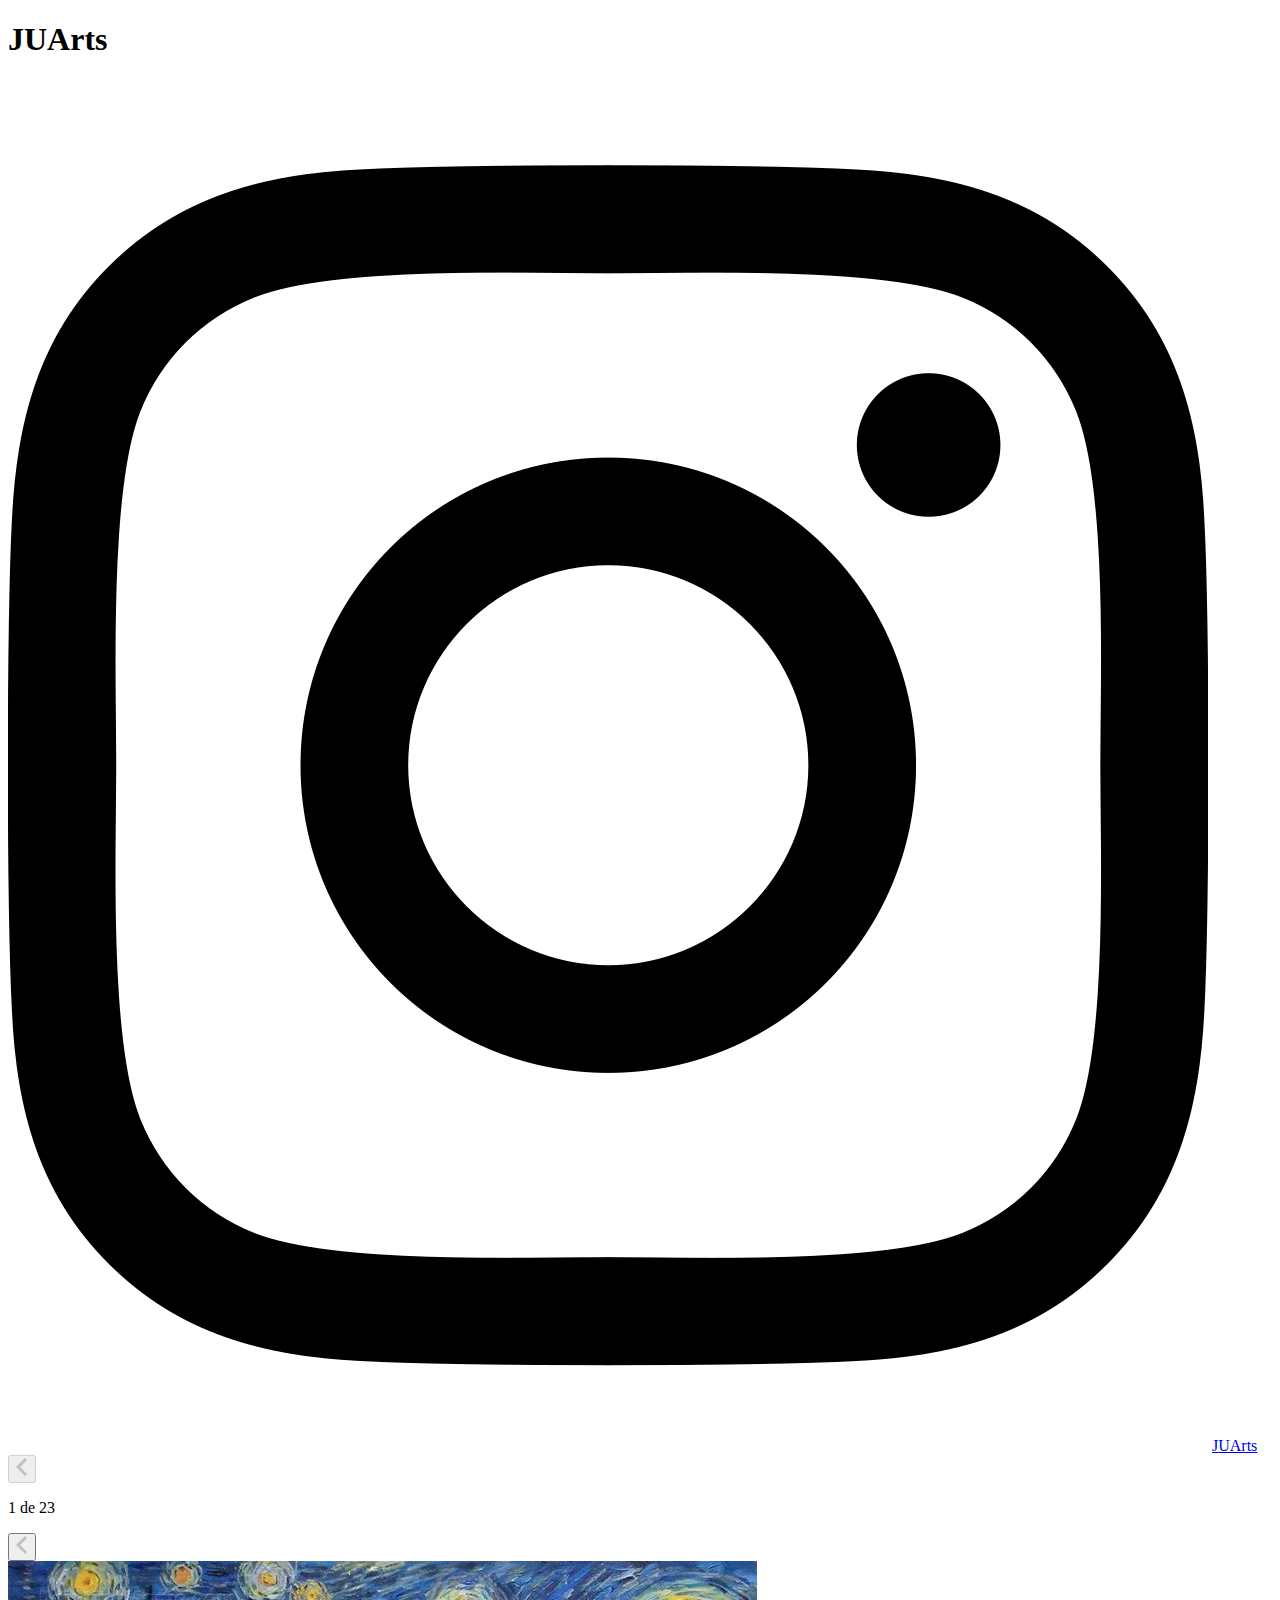
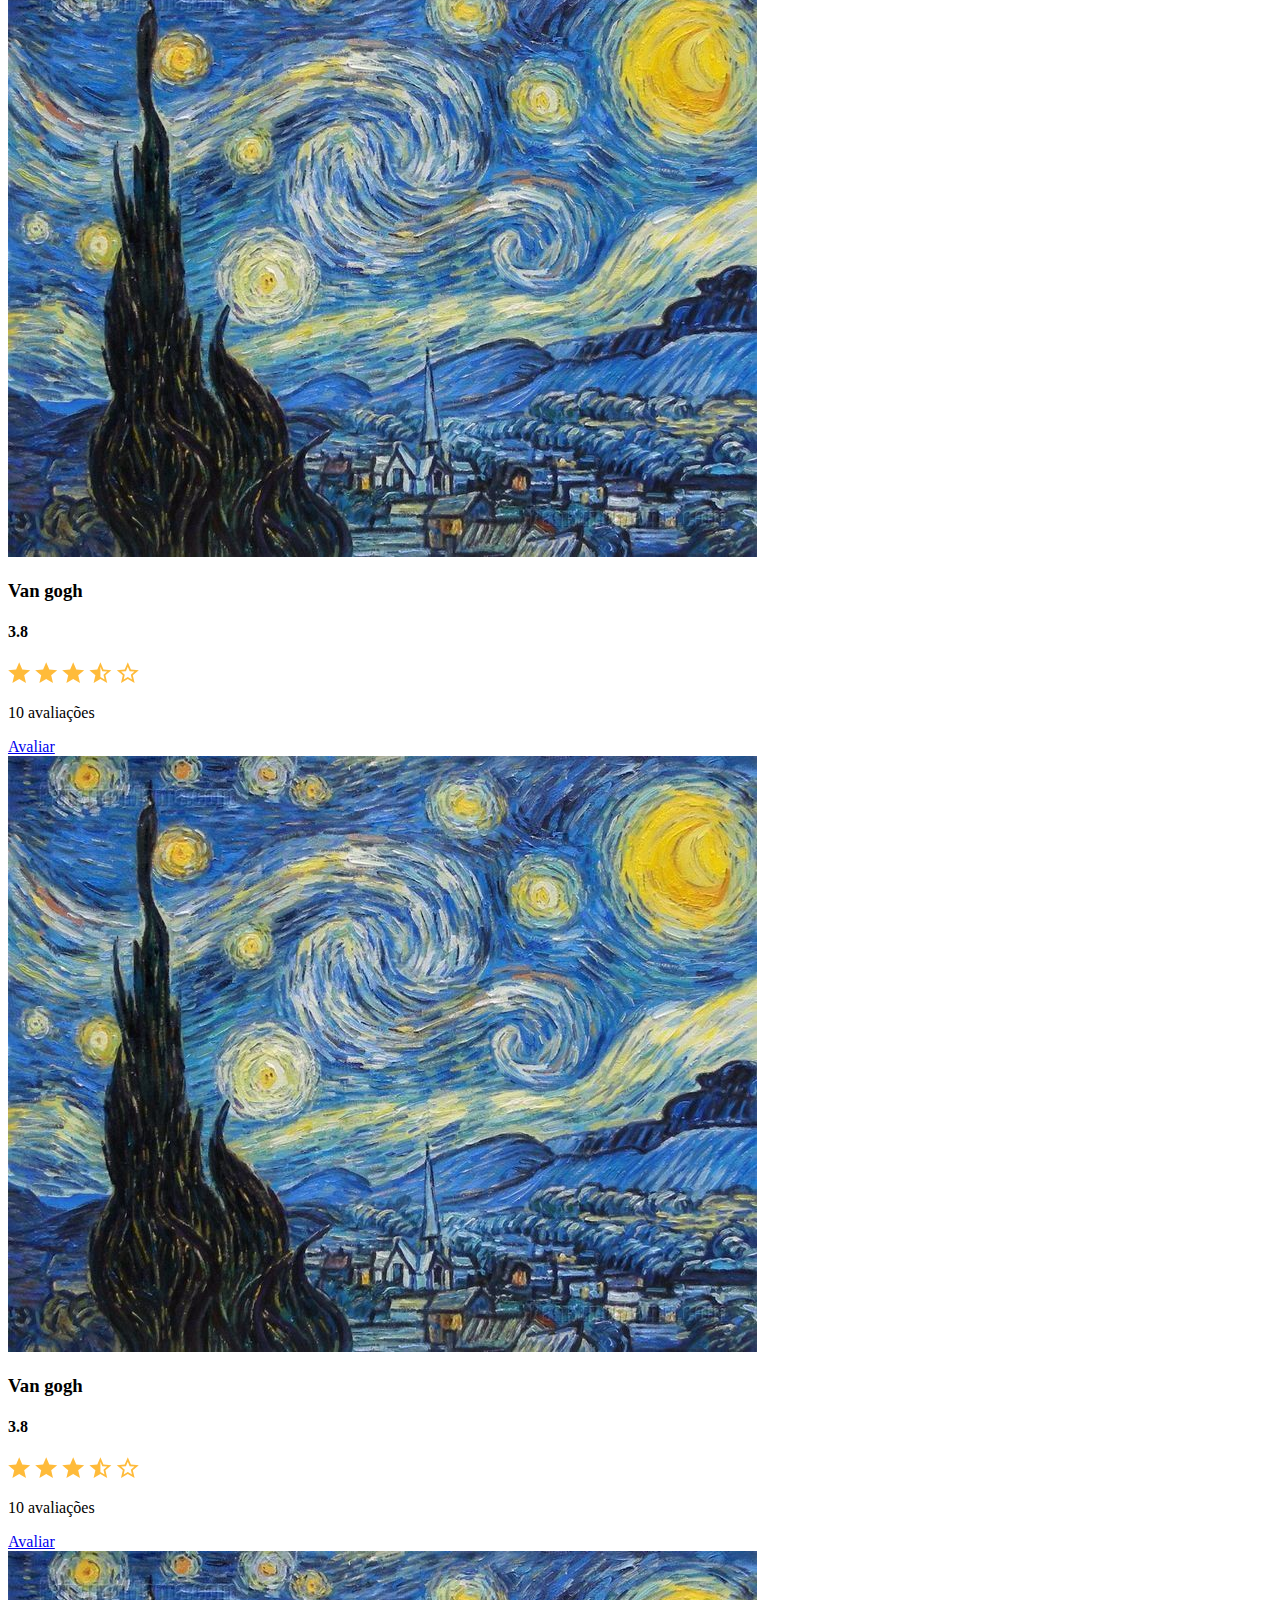
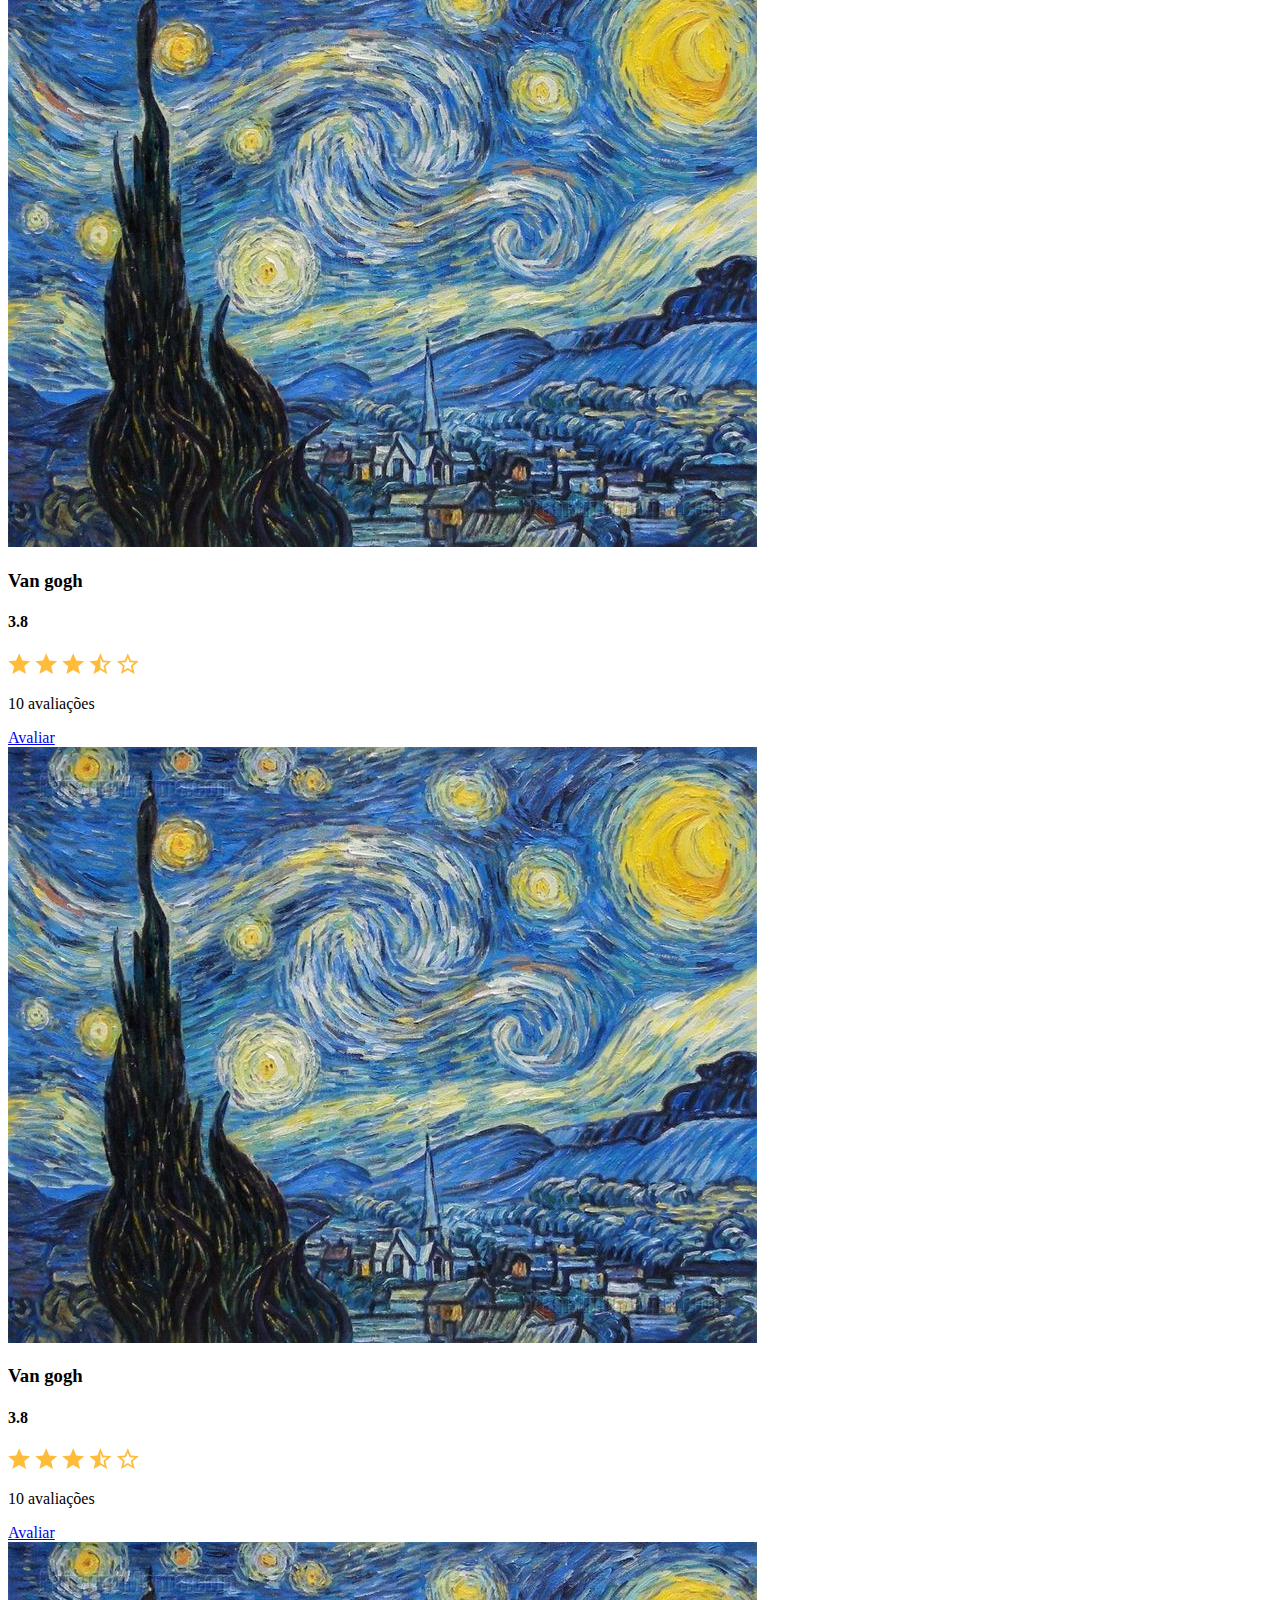
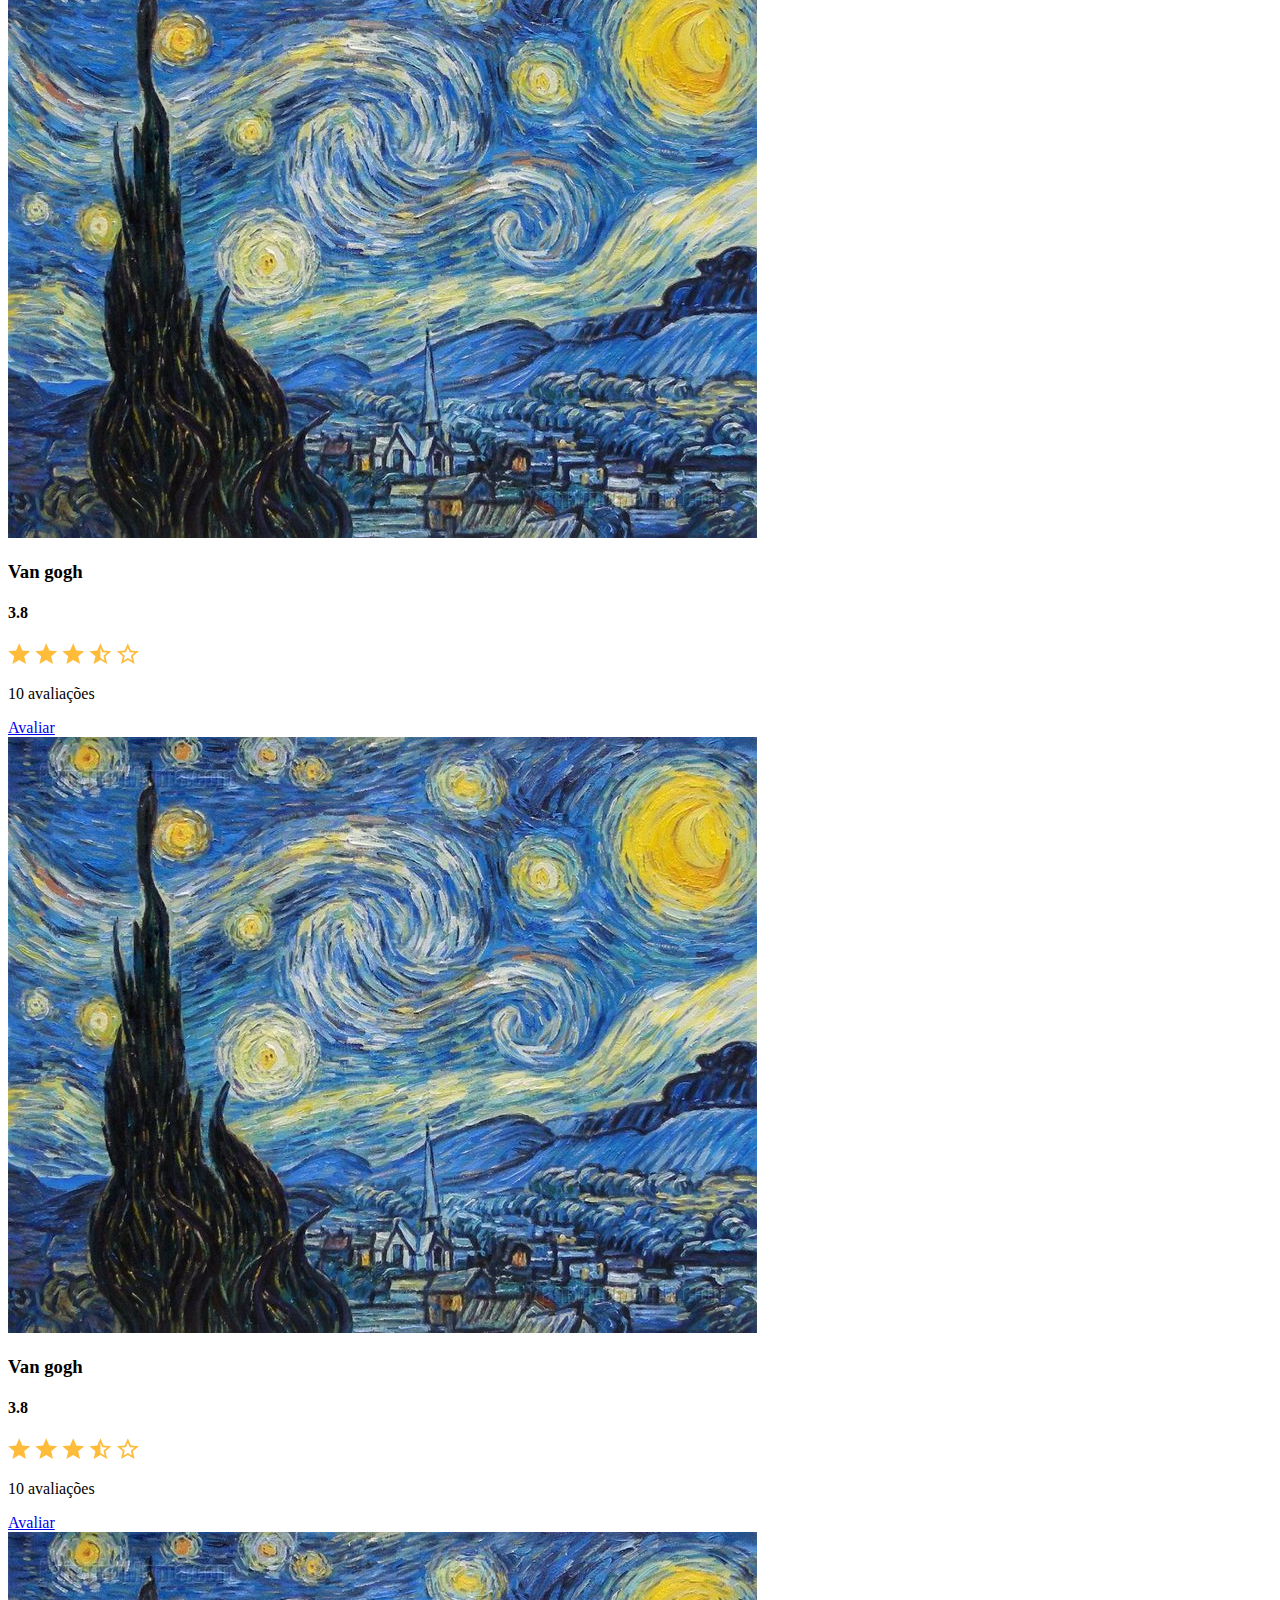
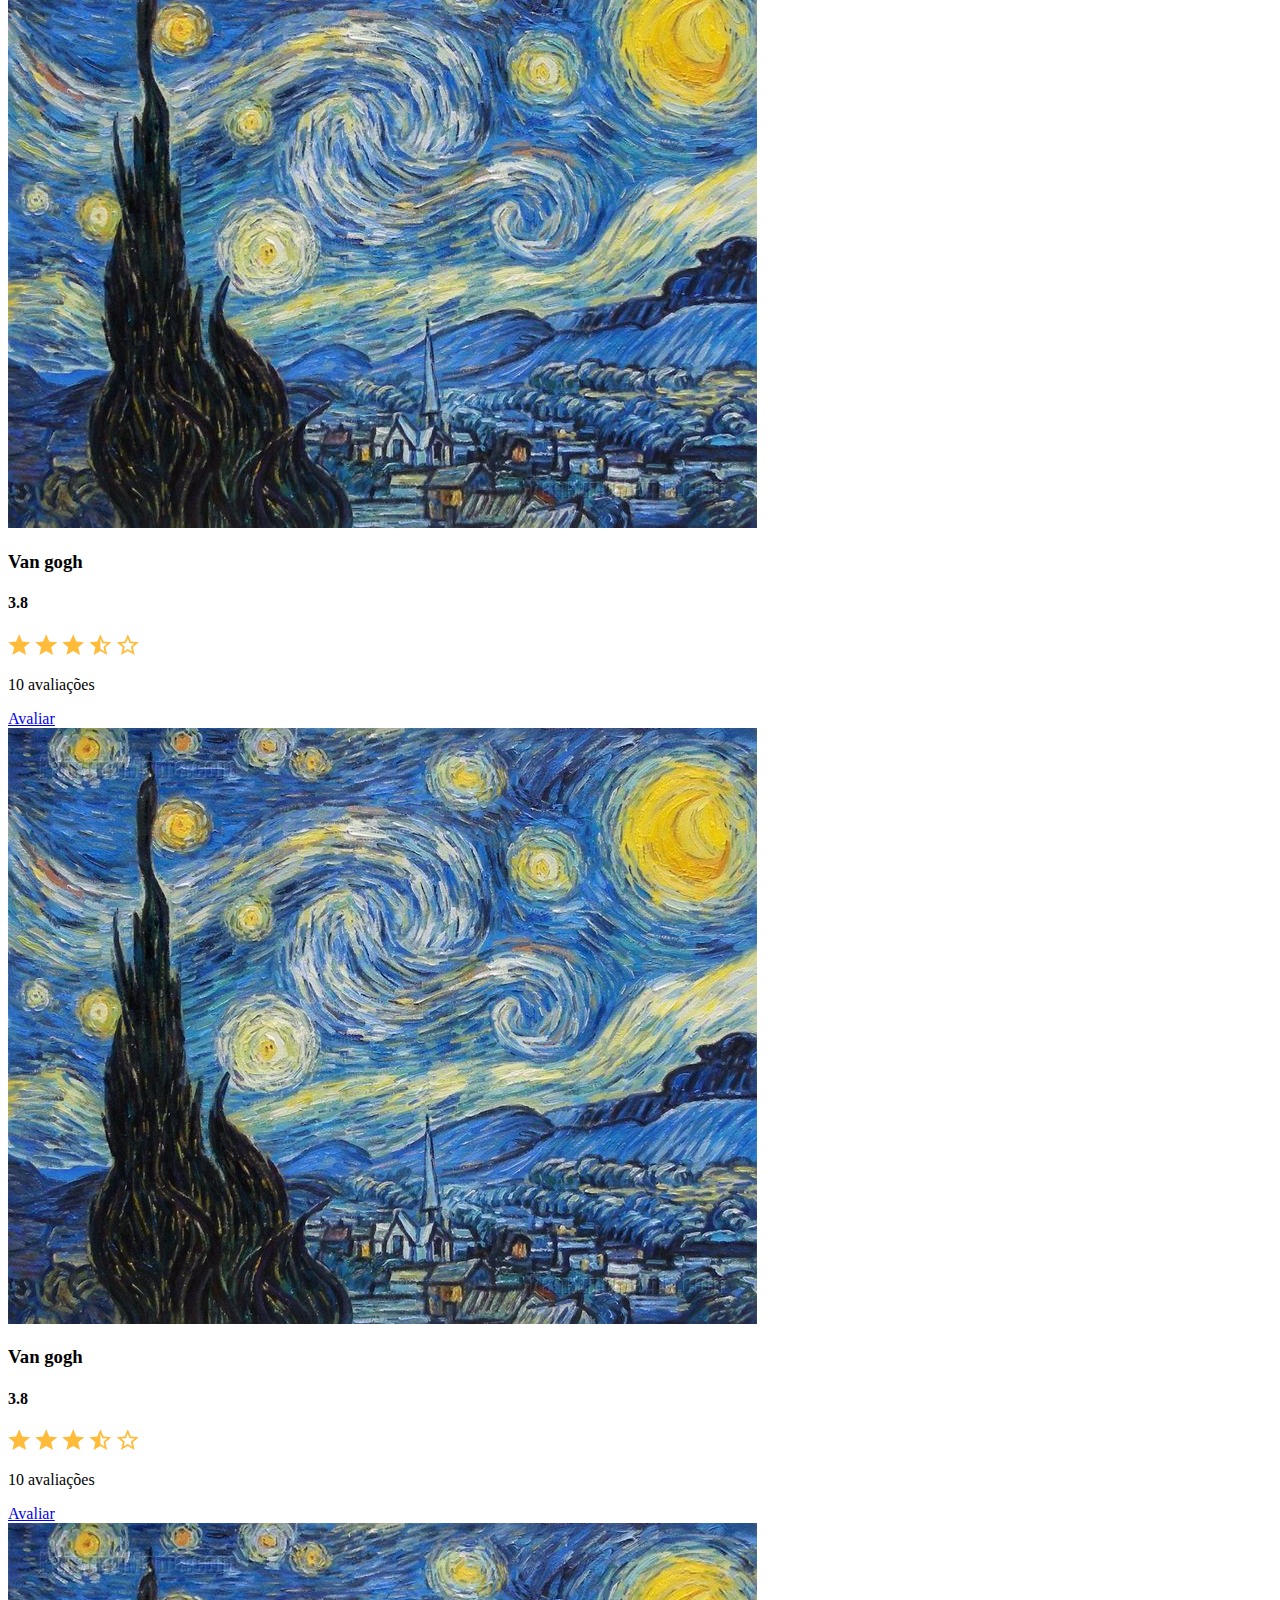
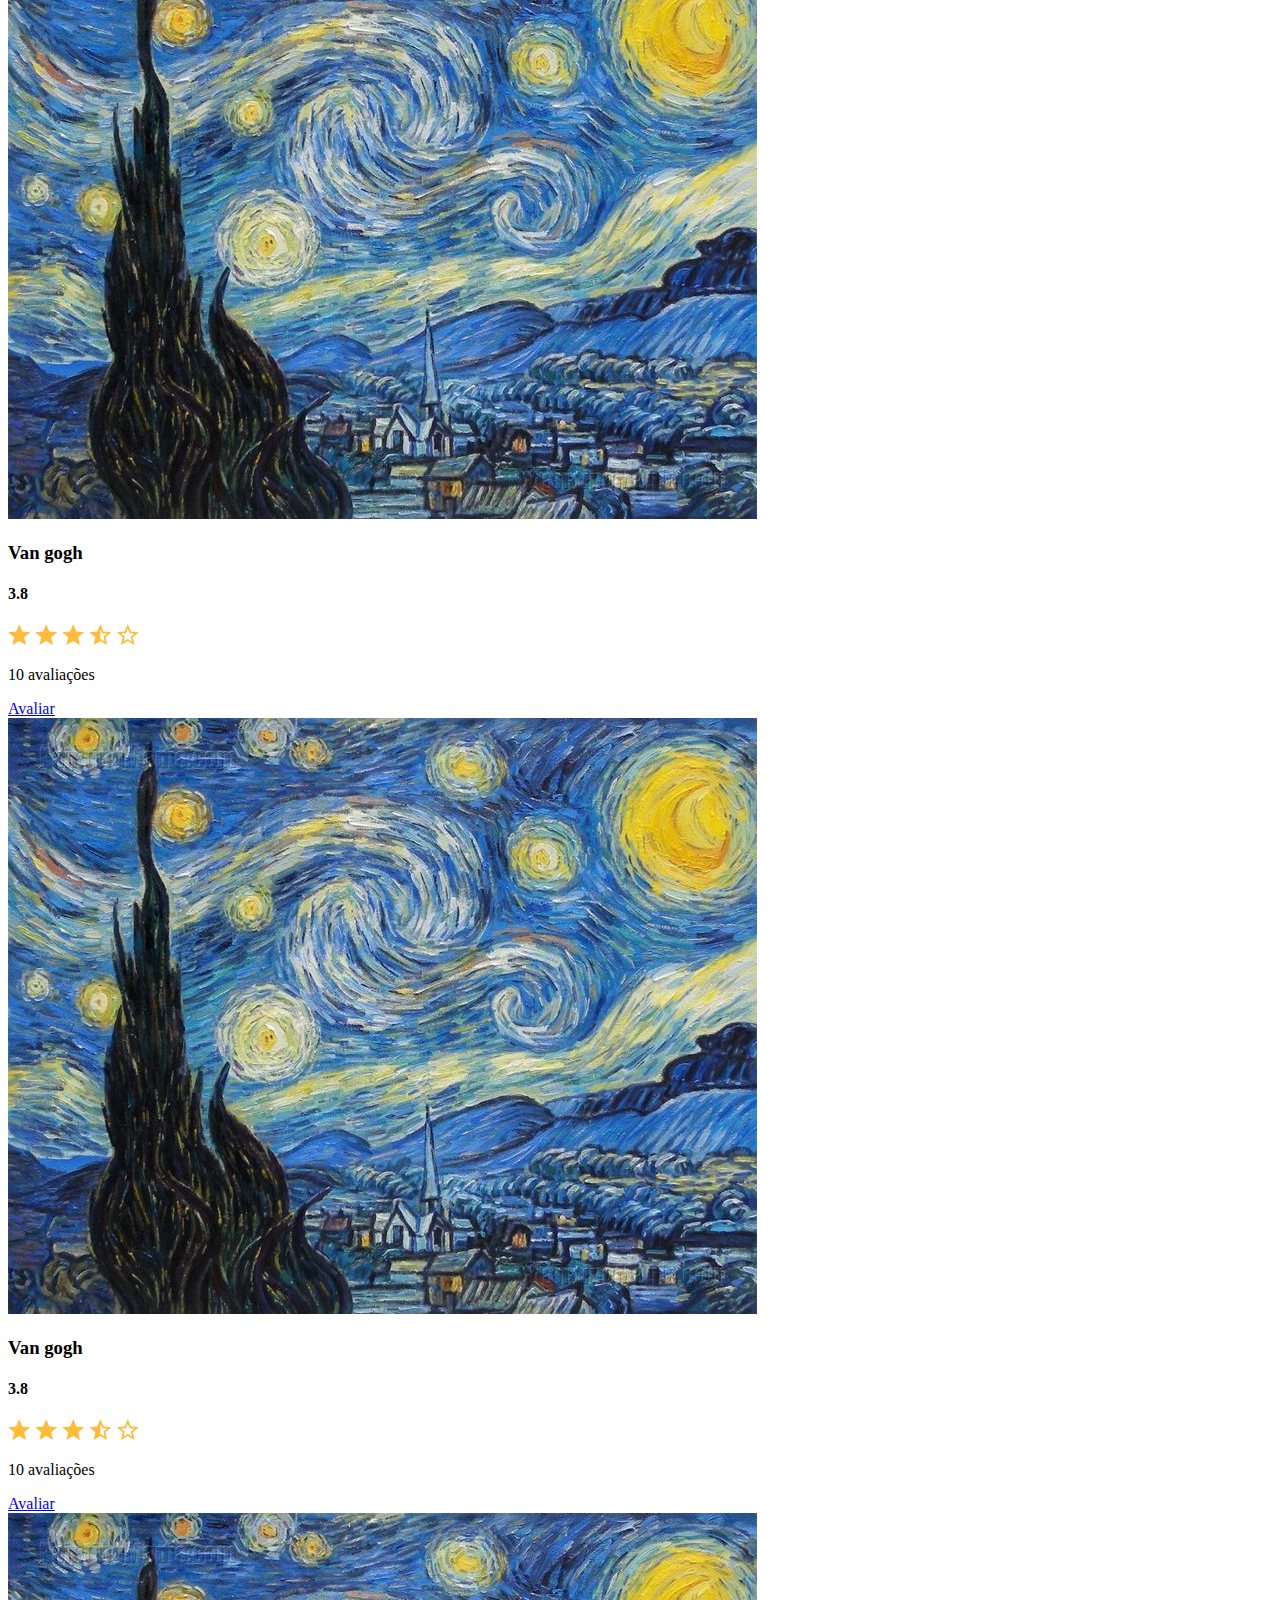
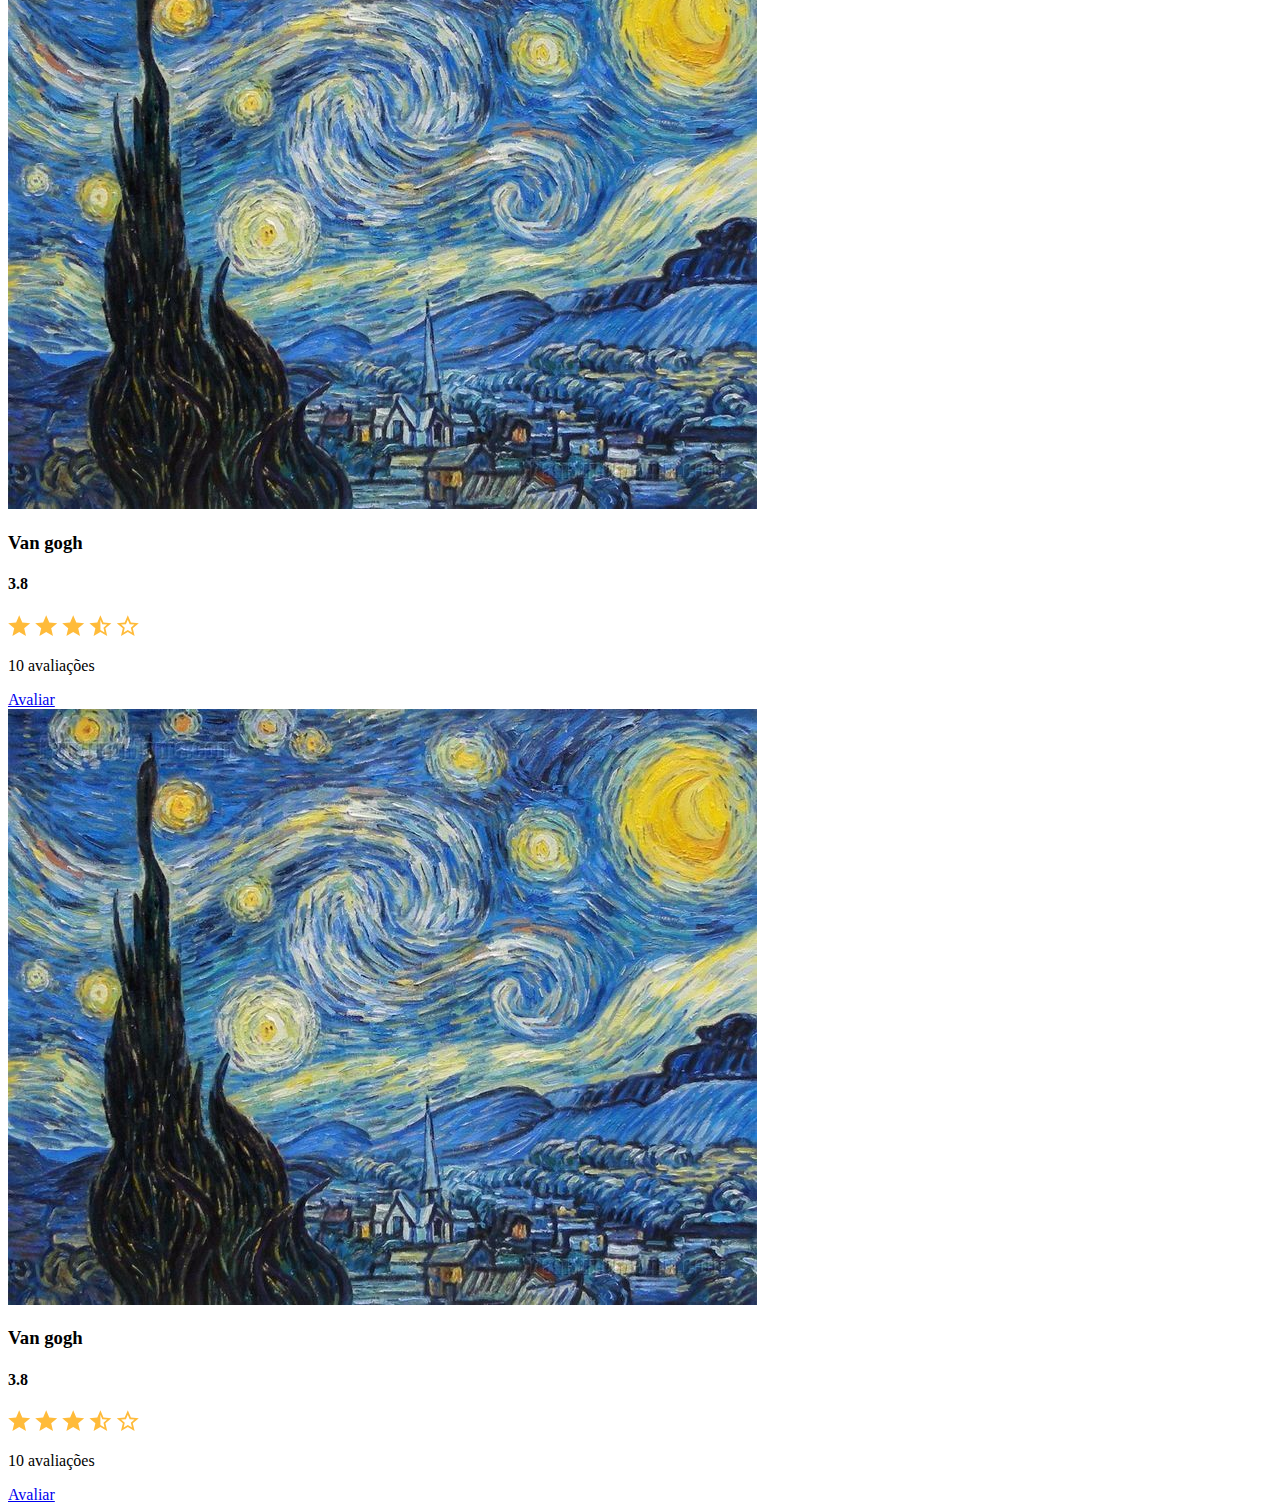
==== commit b90c537c: "componente de paginação" ====
--- a/index.html
+++ b/index.html
@@ -23,6 +23,19 @@
     <main>
         <section id="juarts-card-list" class="container">
 
+
+            <div class="juarts-pagination-container">
+                <div class="juarts-pagination-box">
+                    <button disabled> <img src="img/arrow.svg" alt="voltar"></button>
+                    <p>1 de 23</p>
+                    <button>
+                        <img class="juarts-flip-horizontal" src="img/arrow.svg" alt="próxima">
+                    </button>
+
+                </div>
+            </div>
+
+
             <div class="row">
 
                 <div class="col-sm-6 col-lg-4 col-xl-3 mb-3">
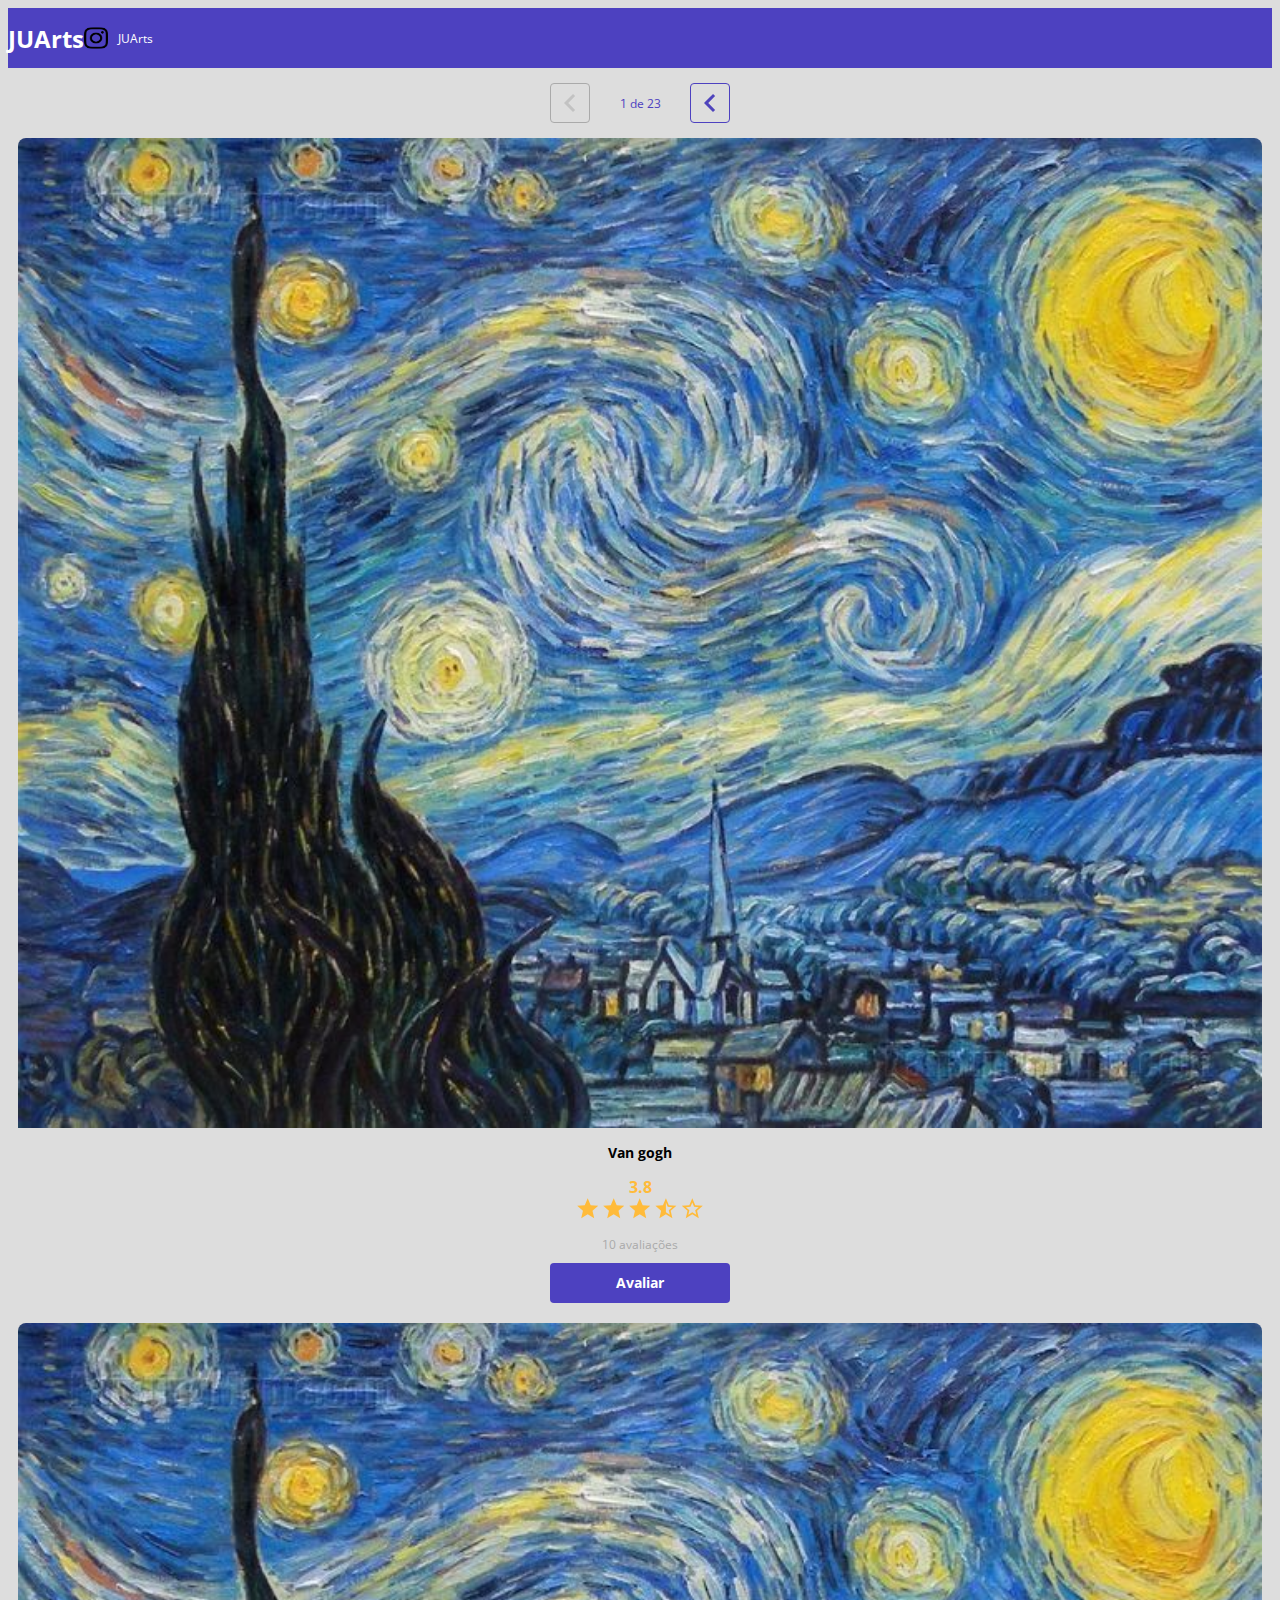
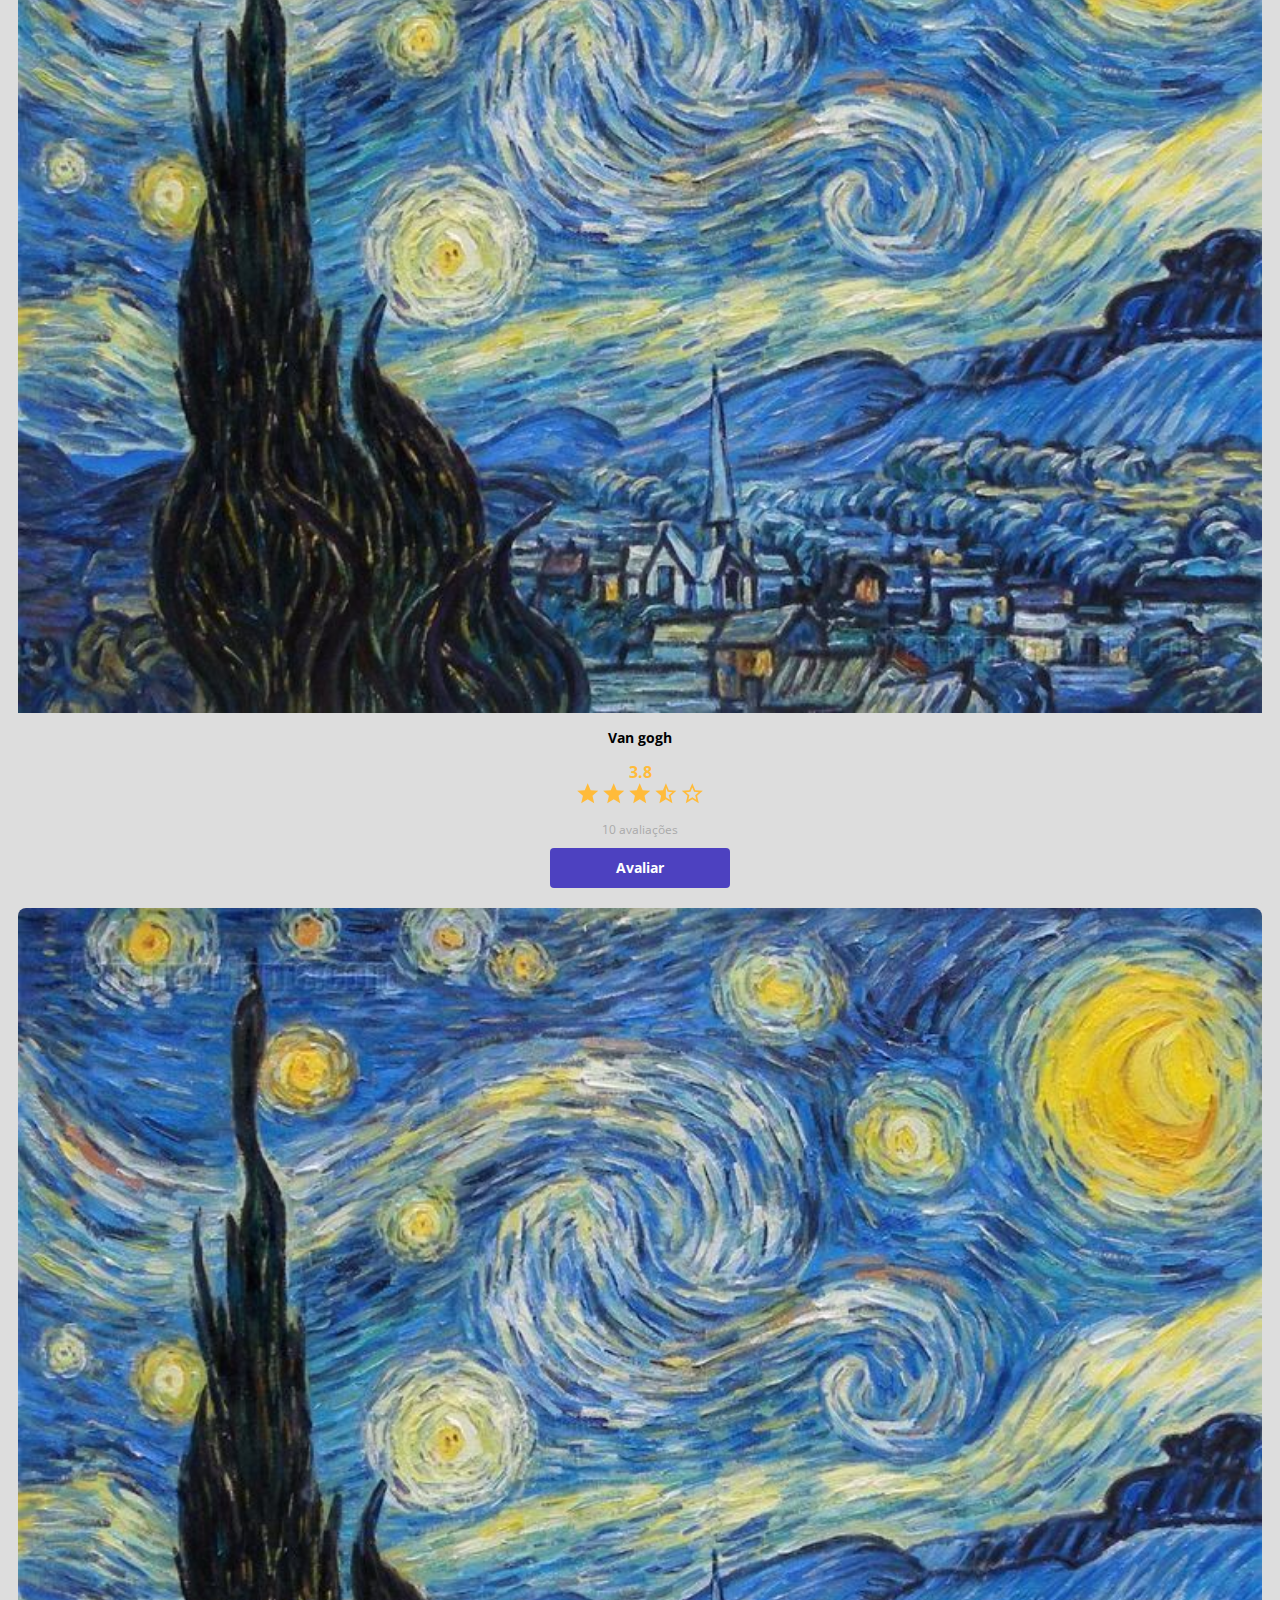
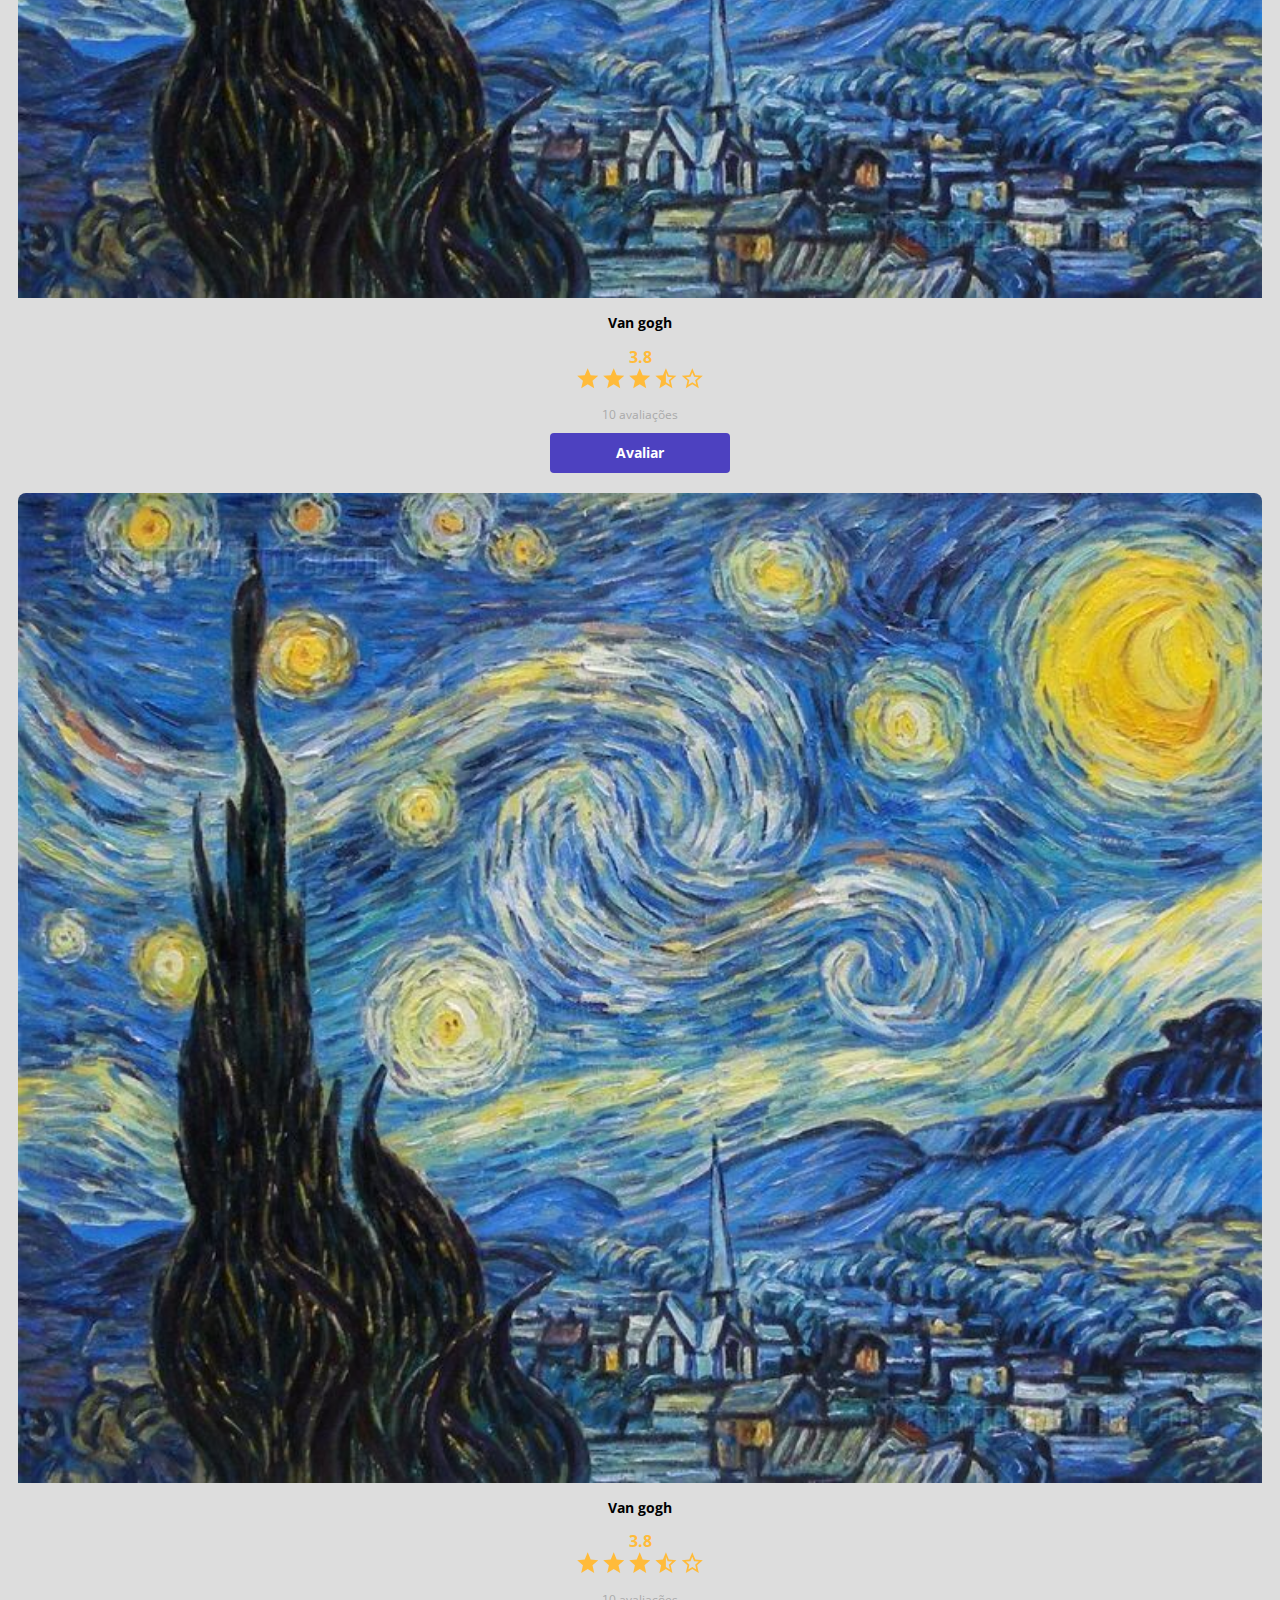
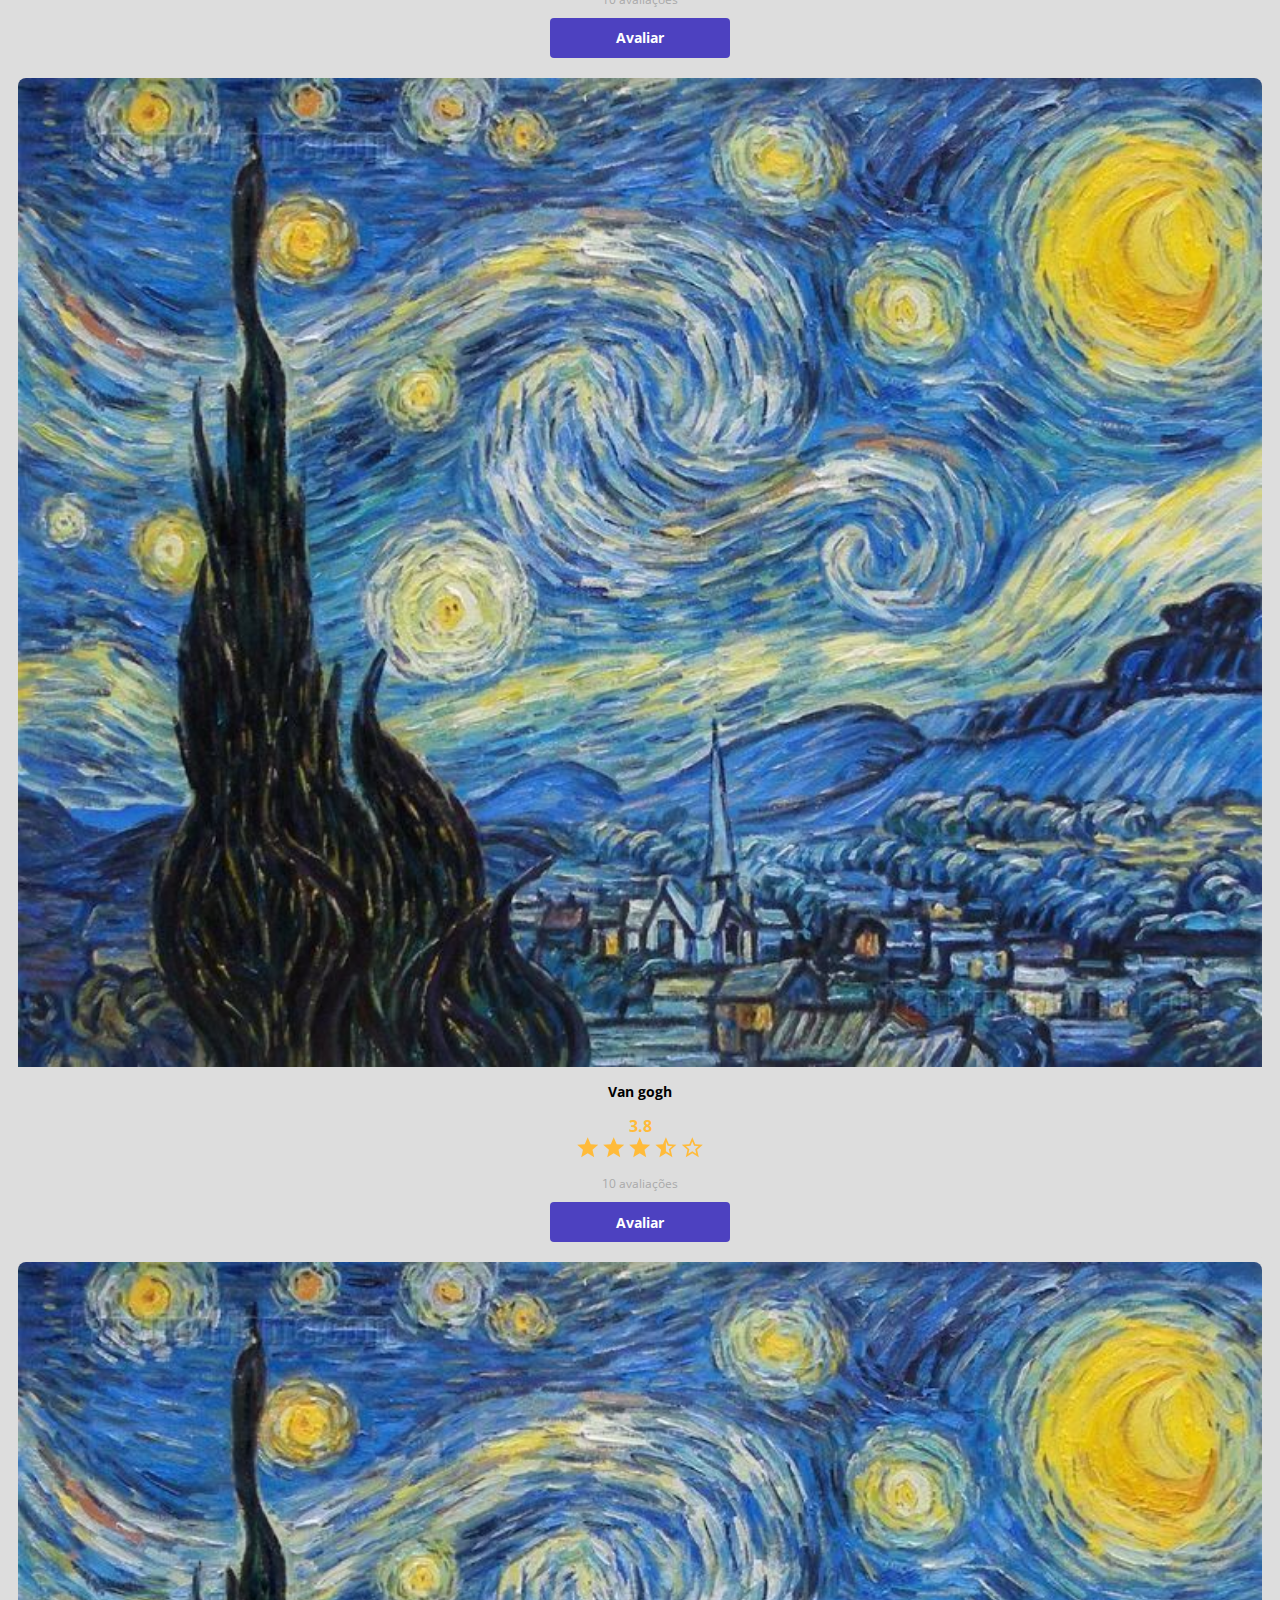
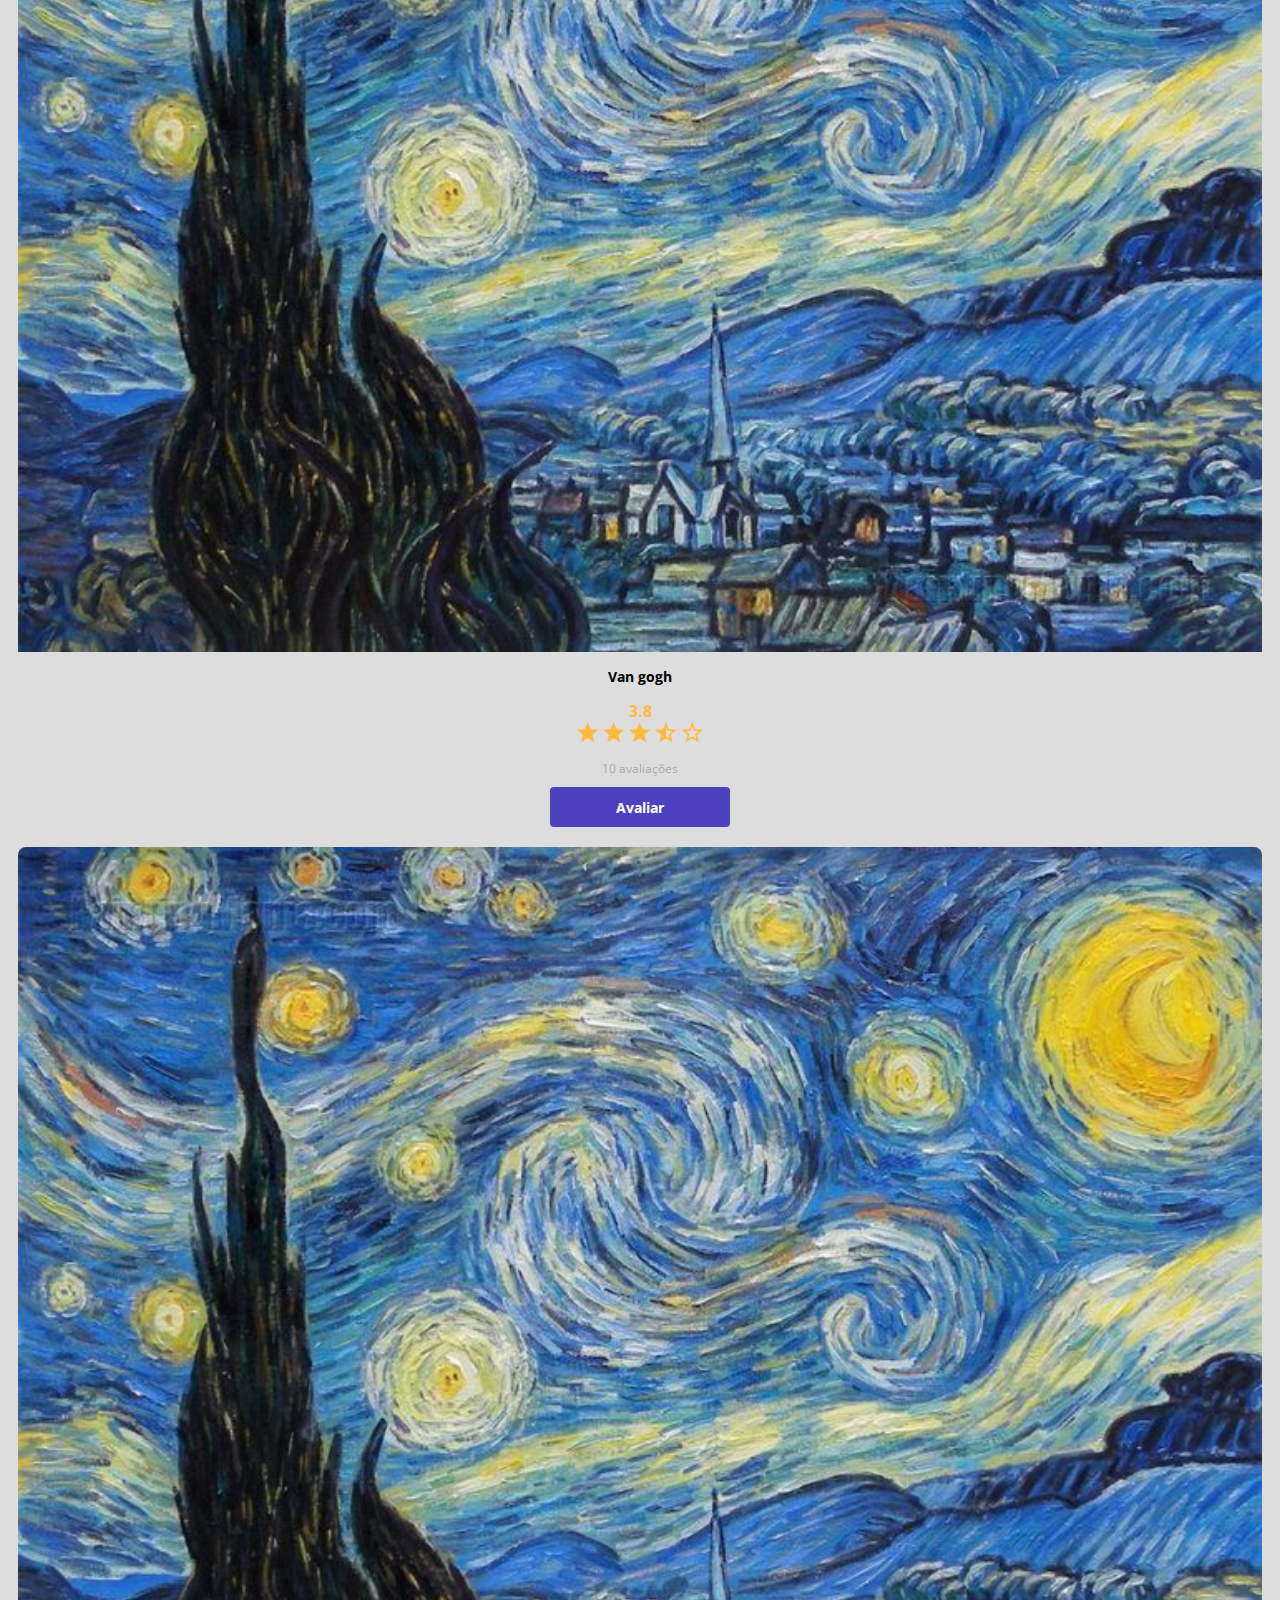
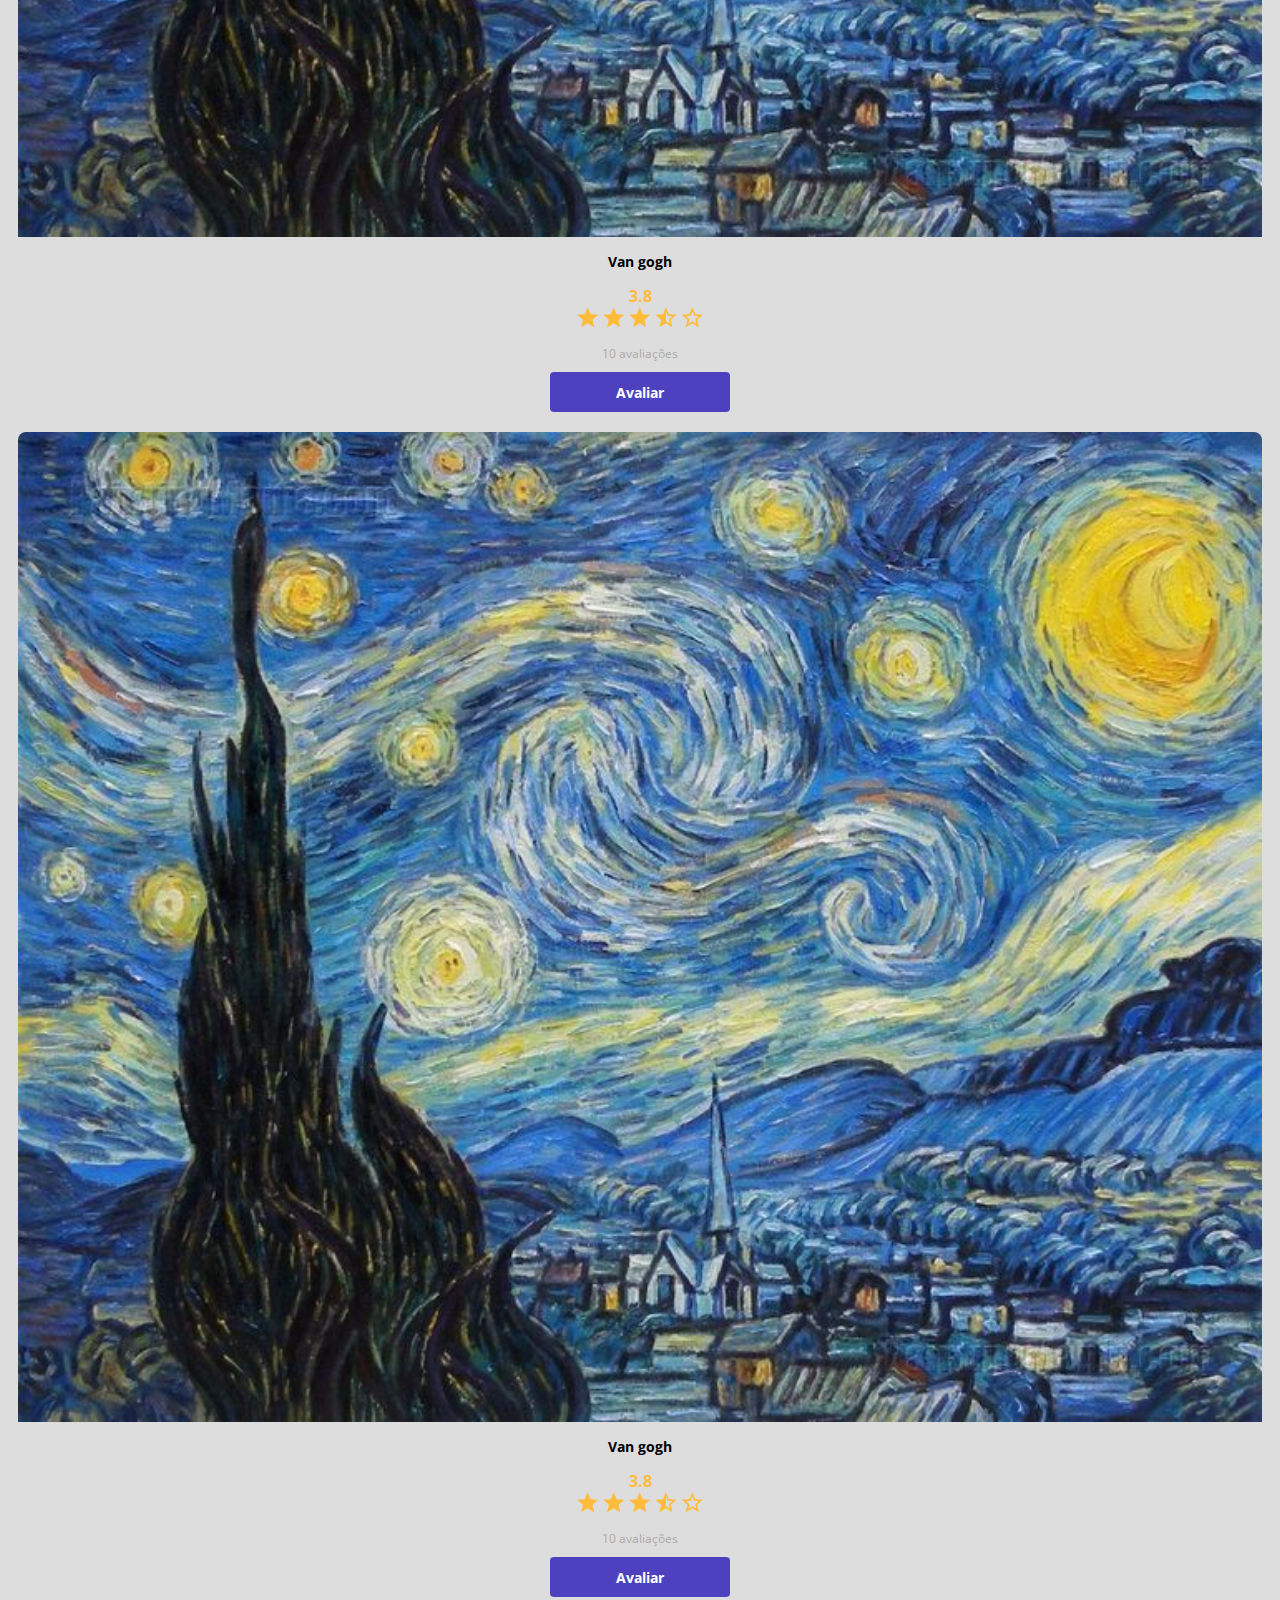
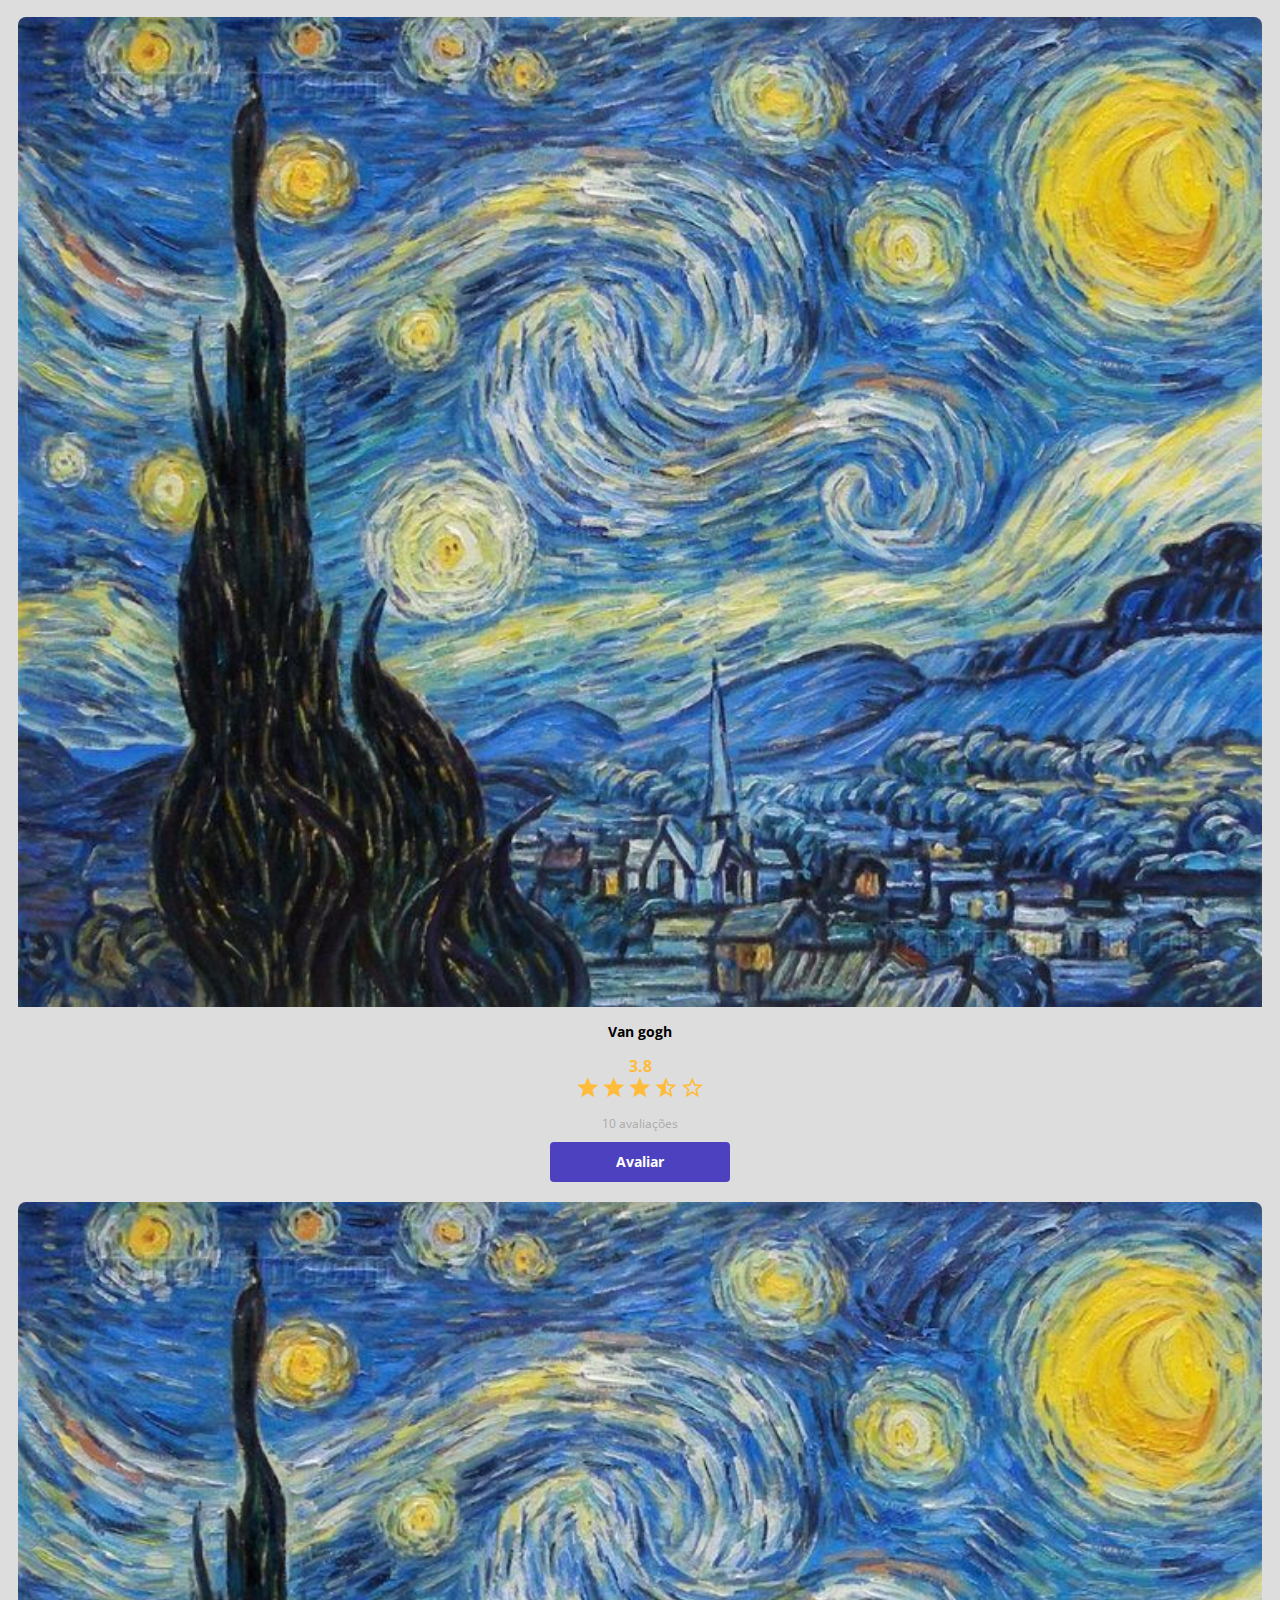
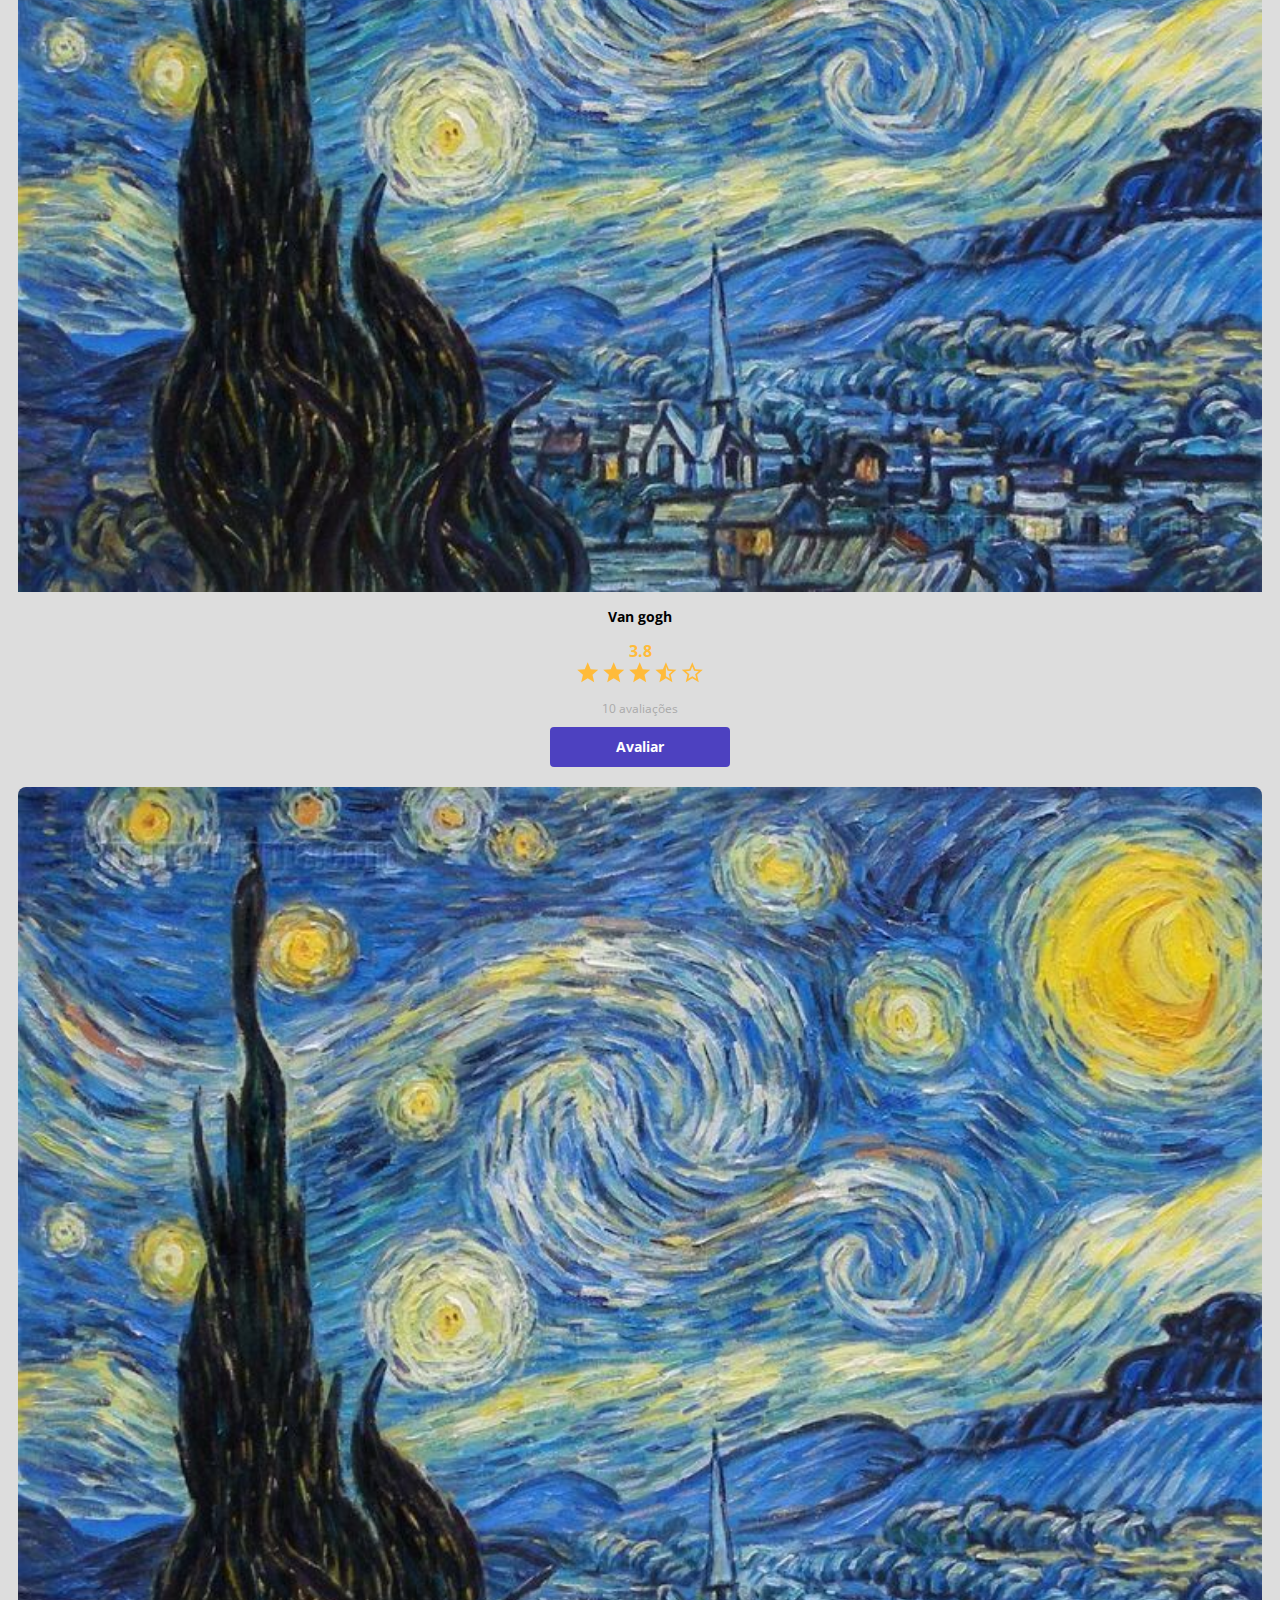
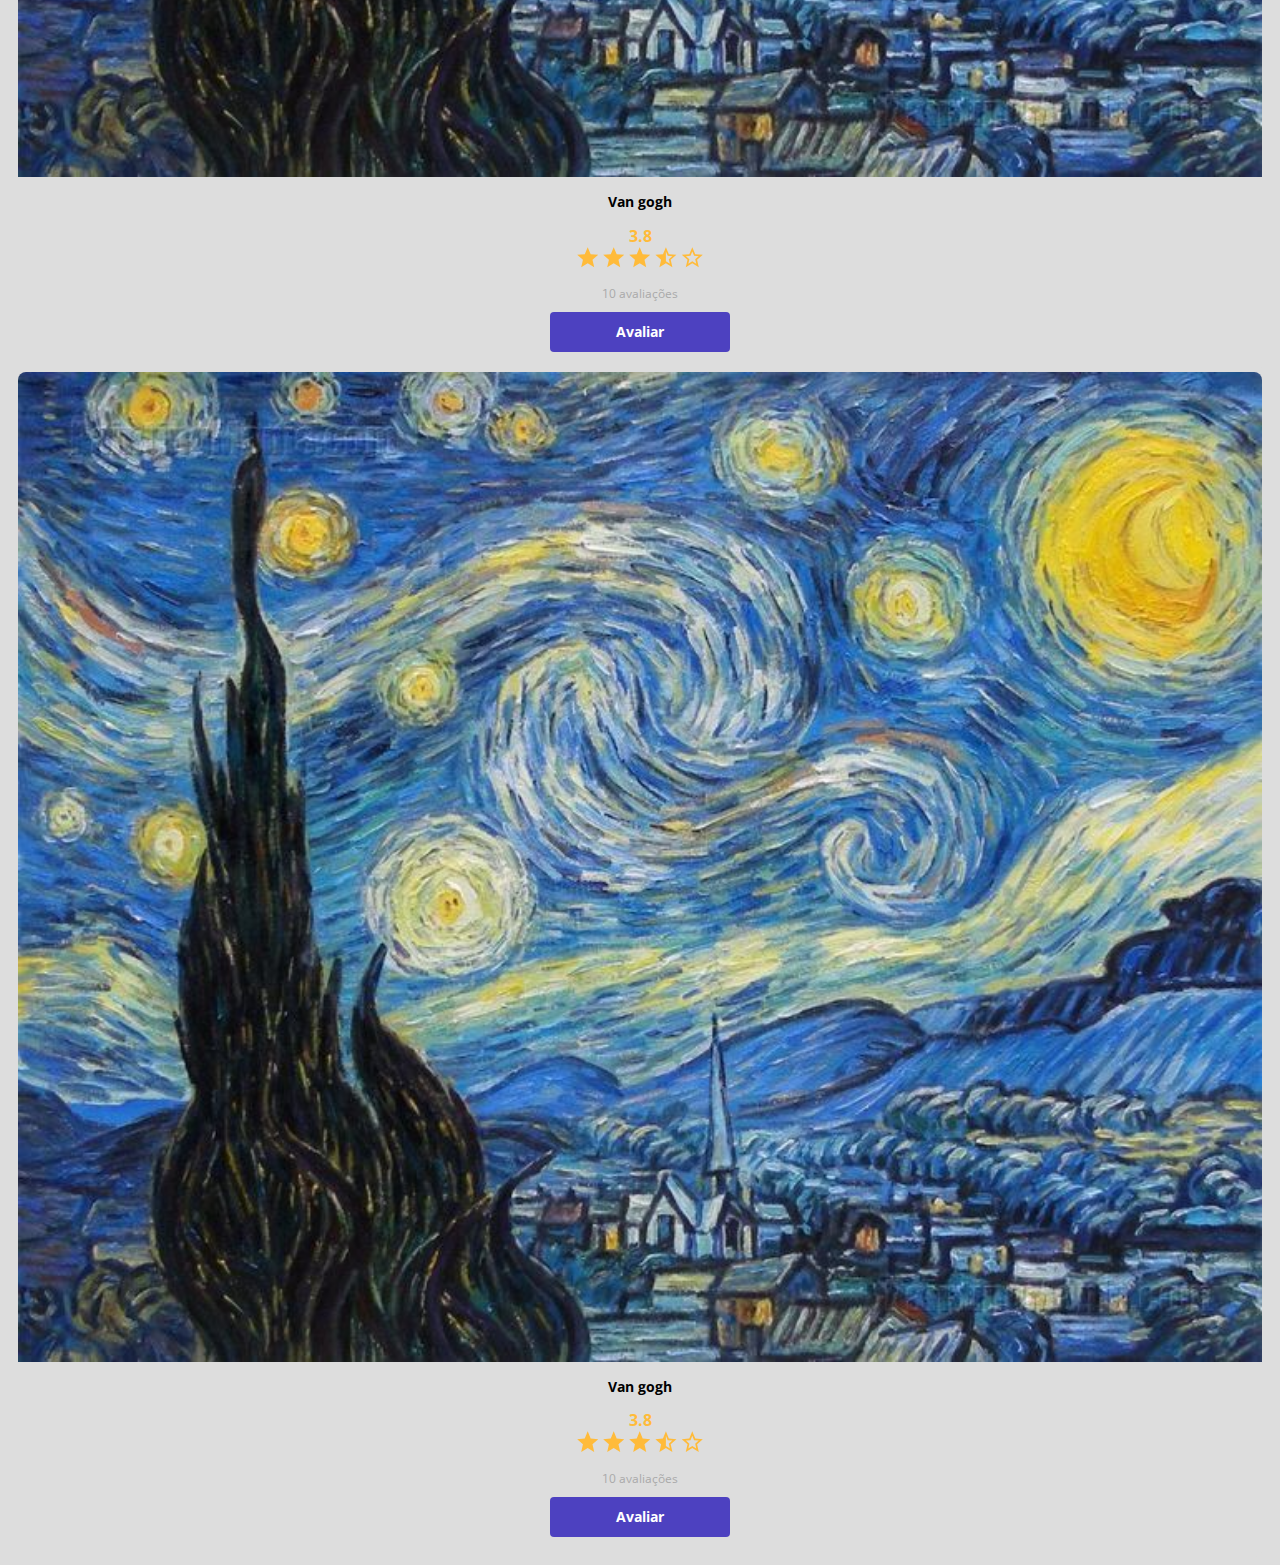
==== commit 8bc6edc3: "final" ====
--- a/index.html
+++ b/index.html
@@ -5,7 +5,7 @@
     <meta http-equiv="X-UA-Compatible" content="IE=edge">
     <meta name="viewport" content="width=device-width, initial-scale=1.0">
     <title>Arts Juliana Santos</title>
-    <link rel="stylesheet" href="css/style.css">
+    <link rel="stylesheet" href="style.css">
 
     <link href="https://cdn.jsdelivr.net/npm/bootstrap@5.1.3/dist/css/bootstrap.min.css" rel="stylesheet" integrity="sha384-1BmE4kWBq78iYhFldvKuhfTAU6auU8tT94WrHftjDbrCEXSU1oBoqyl2QvZ6jIW3" crossorigin="anonymous">
 </head>
@@ -29,7 +29,7 @@
                     <button disabled> <img src="img/arrow.svg" alt="voltar"></button>
                     <p>1 de 23</p>
                     <button>
-                        <img class="juarts-flip-horizontal" src="img/arrow.svg" alt="próxima">
+                        <img class="juarts-flip" src="img/arrow.svg" alt="próxima">
                     </button>
 
                 </div>
--- a/style.css
+++ b/style.css
@@ -0,0 +1,247 @@
+@import url('https://fonts.googleapis.com/css2?family=Familjen+Grotesk:ital@1&family=Open+Sans:ital,wght@0,400;1,300;1,600&family=Roboto:ital,wght@0,100;0,300;0,400;0,500;0,700;0,900;1,100;1,300;1,400;1,500;1,700;1,900&display=swap');
+
+:root {
+    --bg-gray: #ddd;
+    --text-gray: #4a4a4a;
+    --color-primary: #4D41C0;
+    --white: #fff;
+    --text-light-gray: #aaa;
+    --star-yellow: #FFBB3A;
+}
+
+* {
+    
+    box-sizing: border-box;
+    font-family: 'Open Sans', sans-serif;
+}
+
+h1, h2, h3, h4, h5, h6 {
+    margin: 0;
+}
+
+html, body {
+    background-color: var(--bg-gray);
+}
+
+header {
+    background-color: var( --color-primary);
+    color: var(--white);
+    height: 60px;
+    display: flex;
+    align-items: center;
+
+}
+
+nav {
+    display: flex;
+    align-items: center;
+    justify-content: space-between;
+}
+
+nav h1 {
+    font-size: 24px;
+    font-weight: 700;
+}
+
+nav a {
+    font-size: 12px;
+    font-weight: 400;
+}
+
+nav img {
+    width: 24px;
+    height: 23.5px;
+    font-size: 12px;
+    font-weight: 400;
+}
+
+.instagram {
+    text-decoration: none;
+    color: var(--white);
+    
+}
+
+.instagram:hover {
+    color: var(--bg-gray);
+}
+
+.juarts-contact-container {
+    display: flex;
+    align-items: center;
+
+}
+
+.juarts-contact-container img {
+    margin-right: 10px;
+}
+
+#juarts-card-list {
+    padding: 0 10px;
+
+}
+
+.juarts-card {
+    width: 100%;
+  
+
+}
+
+.juarts-card img {
+    width: 100%;
+    border-radius: 8px 8px 0 0;
+}
+
+
+
+.juarts-card-description {
+    background-color: var(--bg-gray);
+    padding: 10px 20px 20px 20px;
+    display: flex;
+    flex-direction: column;
+    align-items: center;
+    justify-content: space-between;
+    border-radius: 0 0 8px 8px;
+    height: 190px;
+}
+
+.juarts-card-description h3 {
+    font-size: 14px;
+    font-weight: 700;
+    margin-bottom: 10px;
+    text-align: center;
+}
+
+.juarts-card-description-bottom {
+    display: flex;
+    flex-direction: column;
+    align-items: center;
+}
+
+.juarts-card-description-bottom h4 {
+    font-size: 16px;
+    font-weight: 700;
+    color: var(--star-yellow);
+
+}
+
+.juarts-card-description-bottom img {
+    width: 22px;
+
+}
+
+.juarts-card-description-bottom p {
+    font-size: 12px;
+    font-weight: 400;
+    color: var(--text-light-gray);
+    margin-bottom: 10px;
+}
+
+.juarts-btn, .juarts-btn:hover {
+    width: 180px;
+    height: 40px;
+    background-color: var(--color-primary);
+    color: var(--white);
+    font-size: 14px;
+    font-weight: 700;
+    display: flex;
+    align-items: center;
+    justify-content: center;
+    border-radius: 4px;
+    text-decoration: none;
+    border: 0;
+    
+}
+
+.juarts-form-container {
+    padding: 40px 0;
+    max-width: 480px;
+}
+
+.juarts-form-description {
+    background-color: var(--bg-gray);
+    padding: 20px;
+    display: flex;
+    flex-direction: column;
+    align-items: center;
+    border-radius: 0 0 8px 8px;
+
+}
+
+.juarts-form {
+    width: 100%;
+
+}
+
+.juarts-form-description h3 {
+    font-size: 13px;
+    font-weight: 700;
+    margin-bottom: 20px;
+}
+
+.juarts-form-group {
+    margin-bottom: 20px;
+}
+
+.juarts-form-group label {
+    font-size: 12px;
+    color: var(--text-light-gray);
+}
+
+.juarts-form-btn-container {
+    height: 100px;
+    display: flex;
+    flex-direction: column;
+    align-items: center;
+    justify-content: space-between;
+
+
+}
+
+.juarts-pagination-container {
+    padding: 15px;
+    display: flex;
+    justify-content: center;
+
+}
+
+.juarts-pagination-box {
+    width: 180px;
+    display: flex;
+    justify-content: space-between;
+    align-items: center;
+}
+
+.juarts-pagination-box p {
+    margin: 0;
+    font-size: 12px;
+    color: var(--color-primary);
+    font-weight: 400;
+
+}
+
+.juarts-pagination-box button img {
+    filter: brightness(0) saturate(100%) invert(20%) sepia(95%) saturate(2279%) hue-rotate(239deg) brightness(86%) contrast(83%);
+}
+
+.juarts-pagination-box button:disabled img {
+    filter: unset;
+}
+
+.juarts-pagination-box button {
+    width: 40px;
+    height: 40px;
+    border: 1px solid var(--color-primary);
+    border-radius: 4px;
+    background-color: var(--bg-gray);
+    display: flex;
+    justify-content: center;
+    align-items: center;
+}
+
+.juarts-pagination-box button:disabled {
+    border: 1px solid var(--text-light-gray);
+}
+
+.juarts-flip-horizontal {
+    transform: rotate(180deg);
+}